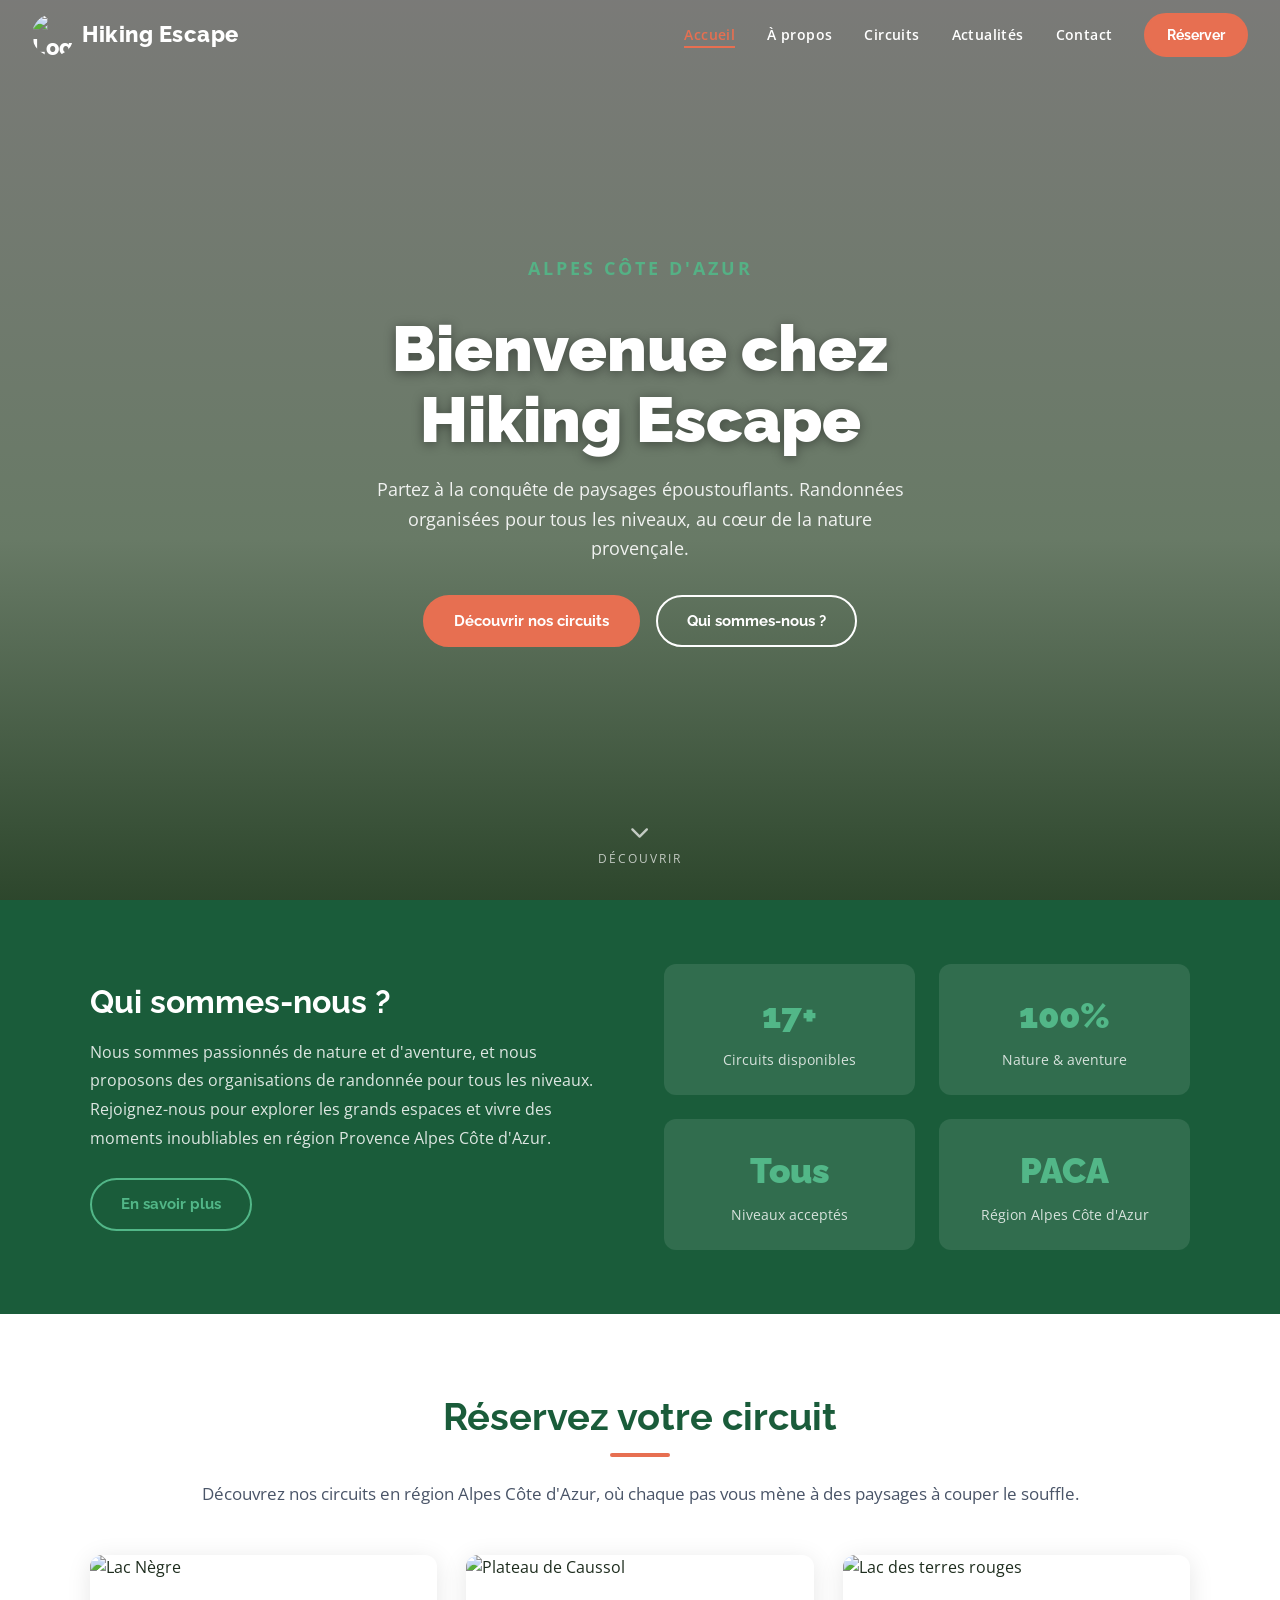
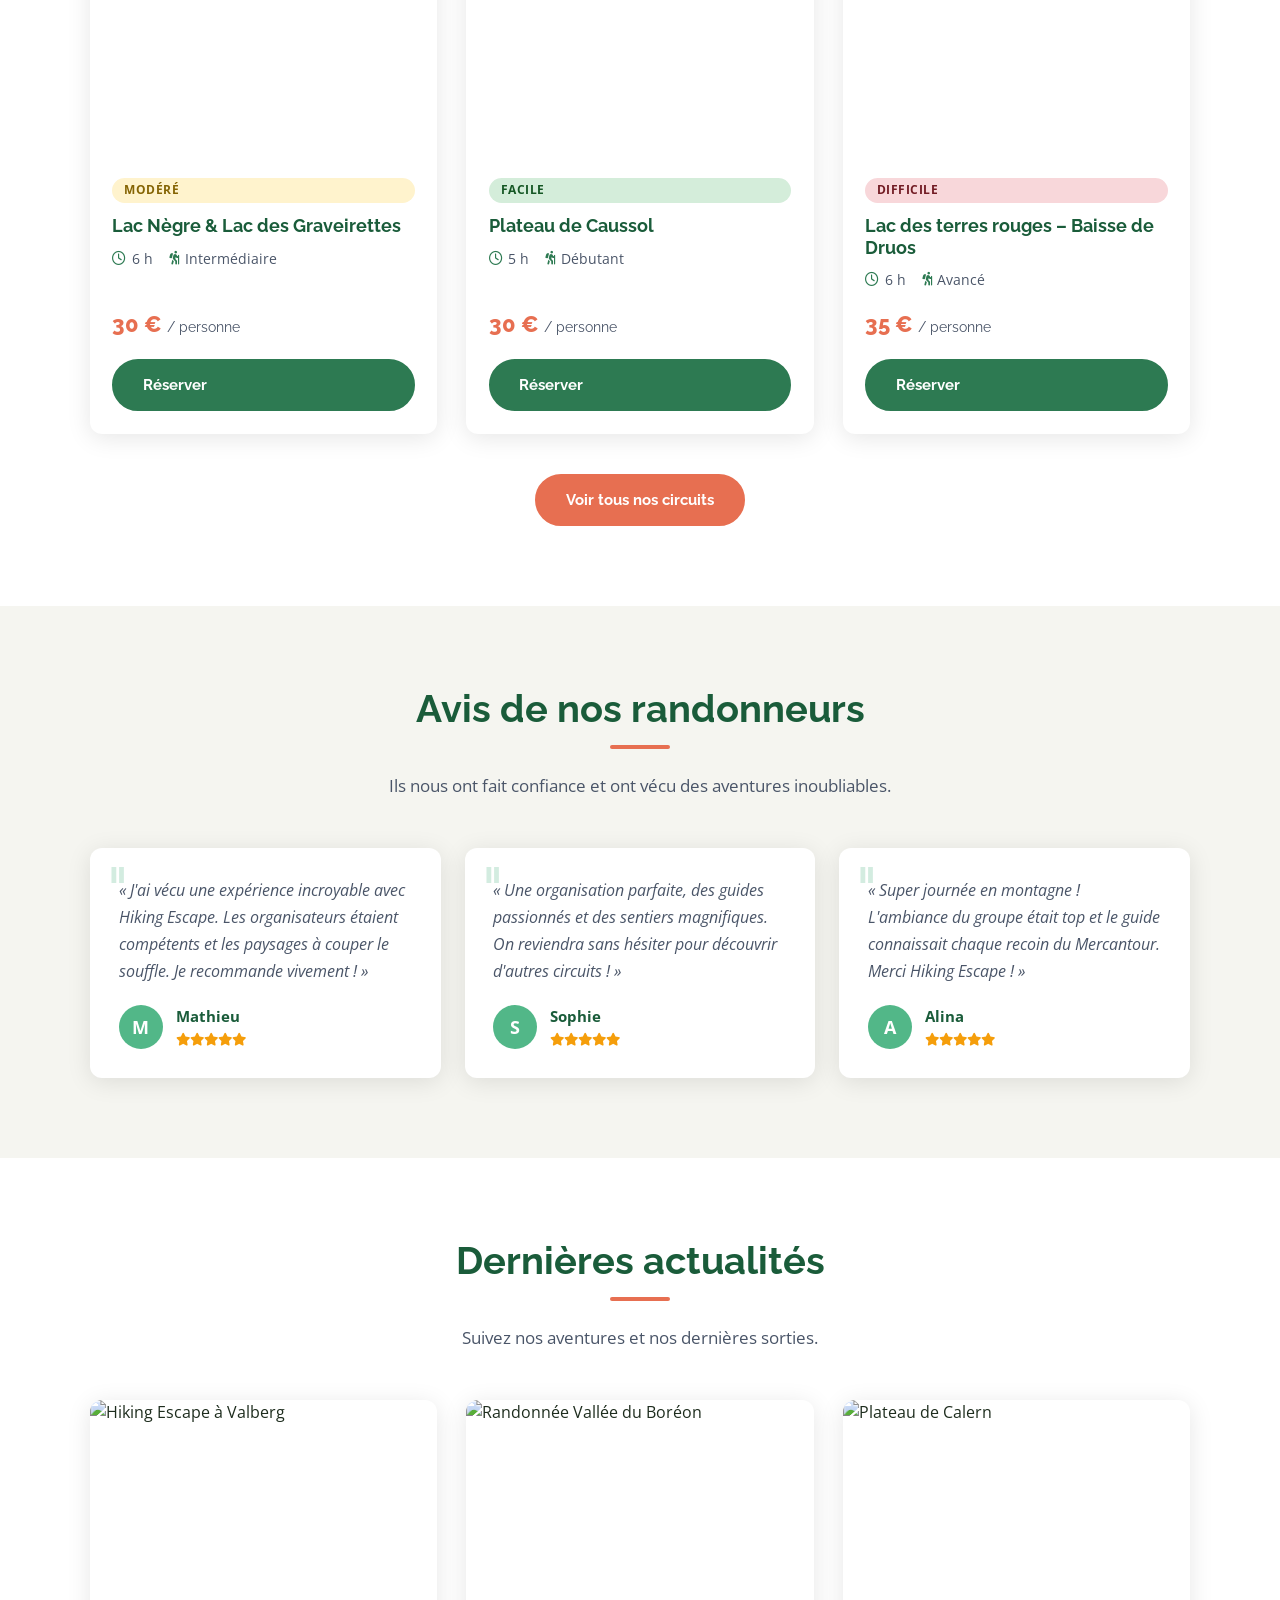
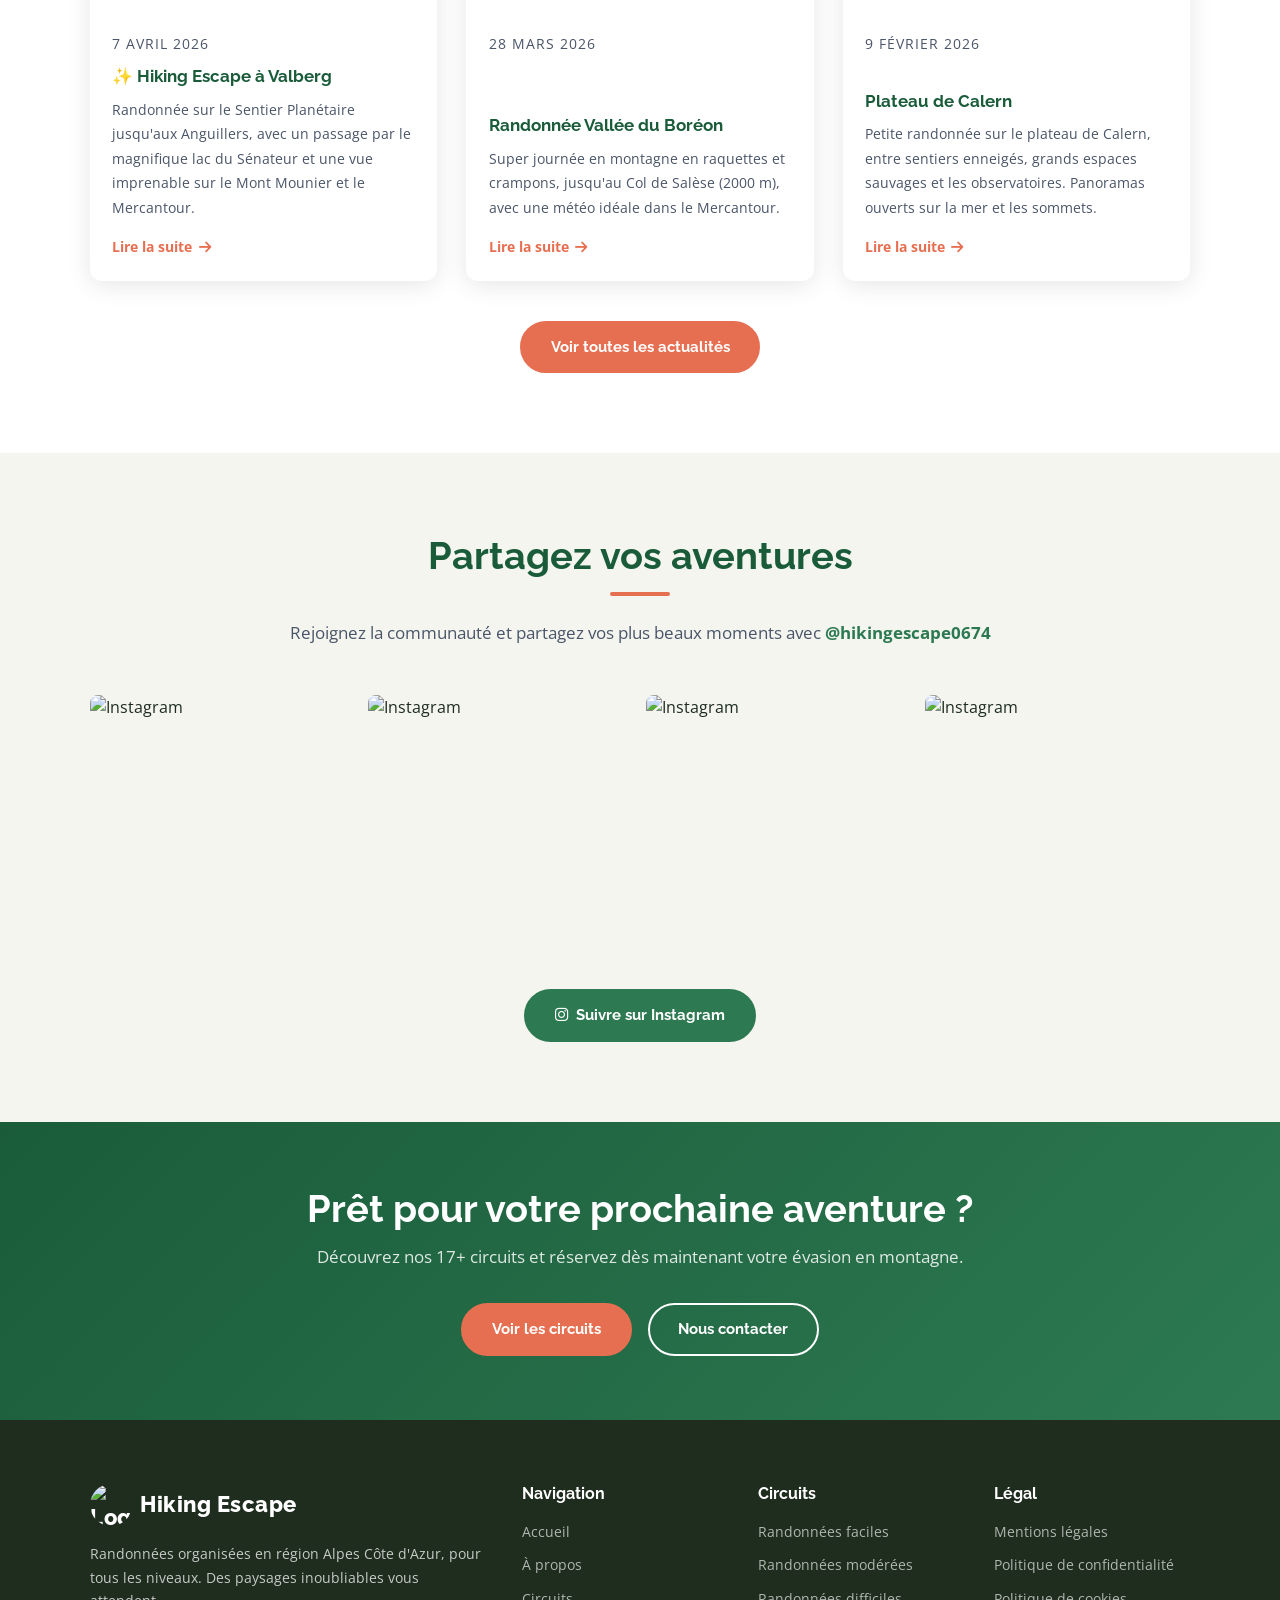
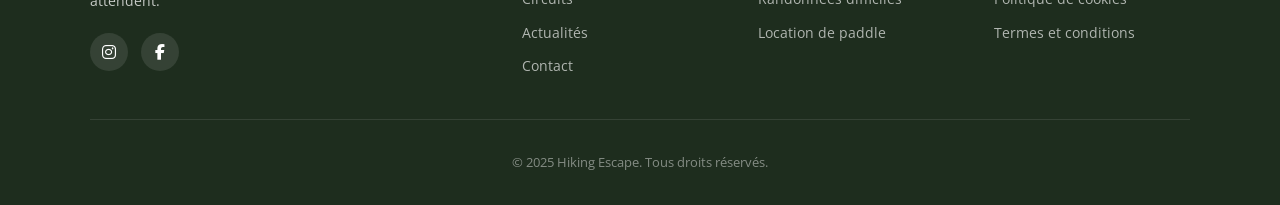
==== index.html @ 854bc90b "Initial commit - site Hiking Escape" ====
﻿<!DOCTYPE html>
<html lang="fr">
<head>
  <meta charset="UTF-8" />
  <meta name="viewport" content="width=device-width, initial-scale=1.0" />
  <title>Hiking Escape – Randonnées Alpes Côte d'Azur</title>
  <meta name="description" content="Hiking Escape organise des randonnées pour tous les niveaux en région Alpes Côte d'Azur. Découvrez des paysages à couper le souffle." />
  <link rel="preconnect" href="https://fonts.googleapis.com" />
  <link rel="preconnect" href="https://fonts.gstatic.com" crossorigin />
  <link href="https://fonts.googleapis.com/css2?family=Raleway:wght@400;600;700;800;900&family=Open+Sans:wght@400;500;600&display=swap" rel="stylesheet" />
  <link rel="stylesheet" href="https://cdnjs.cloudflare.com/ajax/libs/font-awesome/6.5.0/css/all.min.css" />
  <link rel="stylesheet" href="css/style.css" />
</head>
<body>

  <!-- ===================== NAVBAR ===================== -->
  <nav class="navbar" id="navbar">
    <a href="index.html" class="nav-logo">
      <img src="https://static.wixstatic.com/media/495101_555911557bc64e0281a29d8715cefc50~mv2.jpeg" alt="Logo Hiking Escape" />
      Hiking Escape
    </a>
    <ul class="nav-links">
      <li><a href="index.html"      class="nav-link active">Accueil</a></li>
      <li><a href="a-propos.html"   class="nav-link">À propos</a></li>
      <li><a href="circuits.html"   class="nav-link">Circuits</a></li>
      <li><a href="actualites.html" class="nav-link">Actualités</a></li>
      <li><a href="contact.html"    class="nav-link">Contact</a></li>
      <li><a href="circuits.html"   class="btn btn-primary nav-cta">Réserver</a></li>
    </ul>
    <div class="hamburger" id="hamburger">
      <span></span><span></span><span></span>
    </div>
  </nav>

  <div class="mobile-nav" id="mobileNav">
    <a href="index.html"      class="nav-link active">Accueil</a>
    <a href="a-propos.html"   class="nav-link">À propos</a>
    <a href="circuits.html"   class="nav-link">Circuits</a>
    <a href="actualites.html" class="nav-link">Actualités</a>
    <a href="contact.html"    class="nav-link">Contact</a>
    <a href="circuits.html"   class="btn btn-primary" style="margin-top:.5rem;text-align:center;">Réserver</a>
  </div>

  <!-- ===================== HERO ===================== -->
  <section class="hero" style="background-image:url('https://static.wixstatic.com/media/495101_8d3f61cd86a04f29be95e4344a2143c3~mv2.jpeg/v1/fill/w_1920,h_1080,fp_0.50_0.50,q_85,enc_avif,quality_auto/495101_8d3f61cd86a04f29be95e4344a2143c3~mv2.jpeg');">
    <div class="hero-overlay"></div>
    <div class="hero-content">
      <p class="hero-eyebrow">Alpes Côte d'Azur</p>
      <h1>Bienvenue chez<br>Hiking Escape</h1>
      <p>Partez à la conquête de paysages époustouflants. Randonnées organisées pour tous les niveaux, au cœur de la nature provençale.</p>
      <div class="hero-buttons">
        <a href="circuits.html" class="btn btn-primary">Découvrir nos circuits</a>
        <a href="a-propos.html" class="btn btn-outline">Qui sommes-nous ?</a>
      </div>
    </div>
    <div class="hero-scroll">
      <i class="fa-solid fa-chevron-down"></i>
      <span>Découvrir</span>
    </div>
  </section>

  <!-- ===================== ABOUT STRIP ===================== -->
  <div class="about-strip">
    <div class="about-strip-inner">
      <div>
        <h2>Qui sommes-nous ?</h2>
        <p>Nous sommes passionnés de nature et d'aventure, et nous proposons des organisations de randonnée pour tous les niveaux. Rejoignez-nous pour explorer les grands espaces et vivre des moments inoubliables en région Provence Alpes Côte d'Azur.</p>
        <br/>
        <a href="a-propos.html" class="btn btn-outline" style="border-color:var(--green-light);color:var(--green-light);">En savoir plus</a>
      </div>
      <div class="stats-grid">
        <div class="stat-card">
          <div class="stat-number">17+</div>
          <div class="stat-label">Circuits disponibles</div>
        </div>
        <div class="stat-card">
          <div class="stat-number">100%</div>
          <div class="stat-label">Nature & aventure</div>
        </div>
        <div class="stat-card">
          <div class="stat-number">Tous</div>
          <div class="stat-label">Niveaux acceptés</div>
        </div>
        <div class="stat-card">
          <div class="stat-number">PACA</div>
          <div class="stat-label">Région Alpes Côte d'Azur</div>
        </div>
      </div>
    </div>
  </div>

  <!-- ===================== CIRCUITS aperçu ===================== -->
  <section class="circuits-section">
    <div class="container">
      <h2 class="section-title">Réservez votre circuit</h2>
      <div class="section-divider"></div>
      <p class="section-subtitle">Découvrez nos circuits en région Alpes Côte d'Azur, où chaque pas vous mène à des paysages à couper le souffle.</p>
      <div class="circuits-grid">

        <div class="circuit-card">
          <img class="circuit-card-img" src="https://static.wixstatic.com/media/495101_8d3f61cd86a04f29be95e4344a2143c3~mv2.jpeg/v1/fill/w_600,h_400,fp_0.50_0.50,q_85,enc_avif,quality_auto/495101_8d3f61cd86a04f29be95e4344a2143c3~mv2.jpeg" alt="Lac Nègre" loading="lazy" />
          <div class="circuit-body">
            <span class="circuit-badge badge-medium">Modéré</span>
            <h3>Lac Nègre & Lac des Graveirettes</h3>
            <div class="circuit-meta">
              <span><i class="fa-regular fa-clock"></i> 6 h</span>
              <span><i class="fa-solid fa-person-hiking"></i> Intermédiaire</span>
            </div>
            <div class="circuit-price">30 € <span>/ personne</span></div>
            <a href="circuits.html" class="btn btn-green">Réserver</a>
          </div>
        </div>

        <div class="circuit-card">
          <img class="circuit-card-img" src="https://static.wixstatic.com/media/495101_030021464d9749cb96fd32b245657bca~mv2.jpeg/v1/fill/w_600,h_400,fp_0.50_0.50,q_85,enc_avif,quality_auto/495101_030021464d9749cb96fd32b245657bca~mv2.jpeg" alt="Plateau de Caussol" loading="lazy" />
          <div class="circuit-body">
            <span class="circuit-badge badge-easy">Facile</span>
            <h3>Plateau de Caussol</h3>
            <div class="circuit-meta">
              <span><i class="fa-regular fa-clock"></i> 5 h</span>
              <span><i class="fa-solid fa-person-hiking"></i> Débutant</span>
            </div>
            <div class="circuit-price">30 € <span>/ personne</span></div>
            <a href="circuits.html" class="btn btn-green">Réserver</a>
          </div>
        </div>

        <div class="circuit-card">
          <img class="circuit-card-img" src="https://static.wixstatic.com/media/495101_748d737d24454e569f3c154f74122f5d~mv2.jpeg/v1/fill/w_600,h_400,fp_0.50_0.50,q_85,enc_avif,quality_auto/495101_748d737d24454e569f3c154f74122f5d~mv2.jpeg" alt="Lac des terres rouges" loading="lazy" />
          <div class="circuit-body">
            <span class="circuit-badge badge-hard">Difficile</span>
            <h3>Lac des terres rouges – Baisse de Druos</h3>
            <div class="circuit-meta">
              <span><i class="fa-regular fa-clock"></i> 6 h</span>
              <span><i class="fa-solid fa-person-hiking"></i> Avancé</span>
            </div>
            <div class="circuit-price">35 € <span>/ personne</span></div>
            <a href="circuits.html" class="btn btn-green">Réserver</a>
          </div>
        </div>

      </div>
      <div style="text-align:center;margin-top:2.5rem;">
        <a href="circuits.html" class="btn btn-primary">Voir tous nos circuits</a>
      </div>
    </div>
  </section>

  <!-- ===================== TÉMOIGNAGES ===================== -->
  <section class="testimonials-section">
    <div class="container">
      <h2 class="section-title">Avis de nos randonneurs</h2>
      <div class="section-divider"></div>
      <p class="section-subtitle">Ils nous ont fait confiance et ont vécu des aventures inoubliables.</p>
      <div class="testimonials-grid">

        <div class="testimonial-card">
          <p class="testimonial-text">« J'ai vécu une expérience incroyable avec Hiking Escape. Les organisateurs étaient compétents et les paysages à couper le souffle. Je recommande vivement ! »</p>
          <div class="testimonial-author">
            <div class="testimonial-avatar">M</div>
            <div>
              <div class="testimonial-name">Mathieu</div>
              <div class="testimonial-stars">
                <i class="fa-solid fa-star"></i><i class="fa-solid fa-star"></i><i class="fa-solid fa-star"></i><i class="fa-solid fa-star"></i><i class="fa-solid fa-star"></i>
              </div>
            </div>
          </div>
        </div>

        <div class="testimonial-card">
          <p class="testimonial-text">« Une organisation parfaite, des guides passionnés et des sentiers magnifiques. On reviendra sans hésiter pour découvrir d'autres circuits ! »</p>
          <div class="testimonial-author">
            <div class="testimonial-avatar">S</div>
            <div>
              <div class="testimonial-name">Sophie</div>
              <div class="testimonial-stars">
                <i class="fa-solid fa-star"></i><i class="fa-solid fa-star"></i><i class="fa-solid fa-star"></i><i class="fa-solid fa-star"></i><i class="fa-solid fa-star"></i>
              </div>
            </div>
          </div>
        </div>

        <div class="testimonial-card">
          <p class="testimonial-text">« Super journée en montagne ! L'ambiance du groupe était top et le guide connaissait chaque recoin du Mercantour. Merci Hiking Escape ! »</p>
          <div class="testimonial-author">
            <div class="testimonial-avatar">A</div>
            <div>
              <div class="testimonial-name">Alina</div>
              <div class="testimonial-stars">
                <i class="fa-solid fa-star"></i><i class="fa-solid fa-star"></i><i class="fa-solid fa-star"></i><i class="fa-solid fa-star"></i><i class="fa-solid fa-star"></i>
              </div>
            </div>
          </div>
        </div>

      </div>
    </div>
  </section>

  <!-- ===================== ACTUALITÉS ===================== -->
  <section class="news-section">
    <div class="container">
      <h2 class="section-title">Dernières actualités</h2>
      <div class="section-divider"></div>
      <p class="section-subtitle">Suivez nos aventures et nos dernières sorties.</p>
      <div class="news-grid">

        <div class="news-card">
          <img src="https://static.wixstatic.com/media/495101_748d737d24454e569f3c154f74122f5d~mv2.jpeg/v1/fill/w_600,h_400,fp_0.50_0.50,q_85,enc_avif,quality_auto/495101_748d737d24454e569f3c154f74122f5d~mv2.jpeg" alt="Hiking Escape à Valberg" loading="lazy" />
          <div class="news-body">
            <p class="news-date">7 Avril 2026</p>
            <h3>✨ Hiking Escape à Valberg</h3>
            <p>Randonnée sur le Sentier Planétaire jusqu'aux Anguillers, avec un passage par le magnifique lac du Sénateur et une vue imprenable sur le Mont Mounier et le Mercantour.</p>
            <a href="actualites.html" class="news-link">Lire la suite <i class="fa-solid fa-arrow-right"></i></a>
          </div>
        </div>

        <div class="news-card">
          <img src="https://static.wixstatic.com/media/495101_8d3f61cd86a04f29be95e4344a2143c3~mv2.jpeg/v1/fill/w_600,h_400,fp_0.50_0.50,q_85,enc_avif,quality_auto/495101_8d3f61cd86a04f29be95e4344a2143c3~mv2.jpeg" alt="Randonnée Vallée du Boréon" loading="lazy" />
          <div class="news-body">
            <p class="news-date">28 Mars 2026</p>
            <h3>Randonnée Vallée du Boréon</h3>
            <p>Super journée en montagne en raquettes et crampons, jusqu'au Col de Salèse (2000 m), avec une météo idéale dans le Mercantour.</p>
            <a href="actualites.html" class="news-link">Lire la suite <i class="fa-solid fa-arrow-right"></i></a>
          </div>
        </div>

        <div class="news-card">
          <img src="https://static.wixstatic.com/media/495101_030021464d9749cb96fd32b245657bca~mv2.jpeg/v1/fill/w_600,h_400,fp_0.50_0.50,q_85,enc_avif,quality_auto/495101_030021464d9749cb96fd32b245657bca~mv2.jpeg" alt="Plateau de Calern" loading="lazy" />
          <div class="news-body">
            <p class="news-date">9 Février 2026</p>
            <h3>Plateau de Calern</h3>
            <p>Petite randonnée sur le plateau de Calern, entre sentiers enneigés, grands espaces sauvages et les observatoires. Panoramas ouverts sur la mer et les sommets.</p>
            <a href="actualites.html" class="news-link">Lire la suite <i class="fa-solid fa-arrow-right"></i></a>
          </div>
        </div>

      </div>
      <div style="text-align:center;margin-top:2.5rem;">
        <a href="actualites.html" class="btn btn-primary">Voir toutes les actualités</a>
      </div>
    </div>
  </section>

  <!-- ===================== INSTAGRAM ===================== -->
  <section class="instagram-section">
    <div class="container">
      <div class="instagram-header">
        <h2 class="section-title">Partagez vos aventures</h2>
        <div class="section-divider"></div>
        <p class="section-subtitle">Rejoignez la communauté et partagez vos plus beaux moments avec <span class="handle">@hikingescape0674</span></p>
      </div>
      <div class="instagram-grid">
        <a href="https://www.instagram.com/hikingescape0674" target="_blank" rel="noopener" class="insta-item">
          <img src="https://static.wixstatic.com/media/495101_748d737d24454e569f3c154f74122f5d~mv2.jpeg/v1/fill/w_400,h_400,fp_0.50_0.50,q_80,enc_avif,quality_auto/495101_748d737d24454e569f3c154f74122f5d~mv2.jpeg" alt="Instagram" loading="lazy" />
        </a>
        <a href="https://www.instagram.com/hikingescape0674" target="_blank" rel="noopener" class="insta-item">
          <img src="https://static.wixstatic.com/media/495101_8d3f61cd86a04f29be95e4344a2143c3~mv2.jpeg/v1/fill/w_400,h_400,fp_0.50_0.50,q_80,enc_avif,quality_auto/495101_8d3f61cd86a04f29be95e4344a2143c3~mv2.jpeg" alt="Instagram" loading="lazy" />
        </a>
        <a href="https://www.instagram.com/hikingescape0674" target="_blank" rel="noopener" class="insta-item">
          <img src="https://static.wixstatic.com/media/495101_030021464d9749cb96fd32b245657bca~mv2.jpeg/v1/fill/w_400,h_400,fp_0.50_0.50,q_80,enc_avif,quality_auto/495101_030021464d9749cb96fd32b245657bca~mv2.jpeg" alt="Instagram" loading="lazy" />
        </a>
        <a href="https://www.instagram.com/hikingescape0674" target="_blank" rel="noopener" class="insta-item">
          <img src="https://static.wixstatic.com/media/495101_748d737d24454e569f3c154f74122f5d~mv2.jpeg/v1/fill/w_400,h_400,fp_0.50_0.50,q_80,enc_avif,quality_auto/495101_748d737d24454e569f3c154f74122f5d~mv2.jpeg" alt="Instagram" loading="lazy" />
        </a>
      </div>
      <div style="text-align:center;margin-top:1.8rem;">
        <a href="https://www.instagram.com/hikingescape0674" target="_blank" rel="noopener" class="btn btn-green">
          <i class="fa-brands fa-instagram"></i>&nbsp; Suivre sur Instagram
        </a>
      </div>
    </div>
  </section>

  <!-- ===================== CTA ===================== -->
  <section class="cta-band">
    <div class="container">
      <h2>Prêt pour votre prochaine aventure ?</h2>
      <p>Découvrez nos 17+ circuits et réservez dès maintenant votre évasion en montagne.</p>
      <a href="circuits.html" class="btn btn-primary">Voir les circuits</a>
      &nbsp;&nbsp;
      <a href="contact.html" class="btn btn-outline">Nous contacter</a>
    </div>
  </section>

  <!-- ===================== FOOTER ===================== -->
  <footer>
    <div class="footer-inner">
      <div class="footer-brand">
        <div class="nav-logo">
          <img src="https://static.wixstatic.com/media/495101_555911557bc64e0281a29d8715cefc50~mv2.jpeg" alt="Logo" />
          Hiking Escape
        </div>
        <p>Randonnées organisées en région Alpes Côte d'Azur, pour tous les niveaux. Des paysages inoubliables vous attendent.</p>
        <div class="footer-social">
          <a href="https://www.instagram.com/hikingescape0674" target="_blank" rel="noopener" class="social-icon"><i class="fa-brands fa-instagram"></i></a>
          <a href="#" class="social-icon"><i class="fa-brands fa-facebook-f"></i></a>
        </div>
      </div>
      <div>
        <h4>Navigation</h4>
        <ul class="footer-links">
          <li><a href="index.html">Accueil</a></li>
          <li><a href="a-propos.html">À propos</a></li>
          <li><a href="circuits.html">Circuits</a></li>
          <li><a href="actualites.html">Actualités</a></li>
          <li><a href="contact.html">Contact</a></li>
        </ul>
      </div>
      <div>
        <h4>Circuits</h4>
        <ul class="footer-links">
          <li><a href="circuits.html">Randonnées faciles</a></li>
          <li><a href="circuits.html">Randonnées modérées</a></li>
          <li><a href="circuits.html">Randonnées difficiles</a></li>
          <li><a href="circuits.html">Location de paddle</a></li>
        </ul>
      </div>
      <div>
        <h4>Légal</h4>
        <ul class="footer-links">
          <li><a href="mentions-legales.html">Mentions légales</a></li>
          <li><a href="politique-confidentialite.html">Politique de confidentialité</a></li>
          <li><a href="politique-cookies.html">Politique de cookies</a></li>
          <li><a href="termes-conditions.html">Termes et conditions</a></li>
        </ul>
      </div>
    </div>
    <div class="footer-bottom">
      <p>© 2025 Hiking Escape. Tous droits réservés.</p>
    </div>
  </footer>

  <script>
    const navbar = document.getElementById('navbar');
    window.addEventListener('scroll', () => {
      navbar.classList.toggle('scrolled', window.scrollY > 50);
    });
    const hamburger = document.getElementById('hamburger');
    const mobileNav = document.getElementById('mobileNav');
    hamburger.addEventListener('click', () => {
      hamburger.classList.toggle('open');
      mobileNav.classList.toggle('open');
    });
    mobileNav.querySelectorAll('a').forEach(link => {
      link.addEventListener('click', () => {
        hamburger.classList.remove('open');
        mobileNav.classList.remove('open');
      });
    });
  </script>

</body>
</html>
---- css/style.css ----
/* ============================================================
   Hiking Escape – Feuille de style globale
   ============================================================ */

/* ---------- Variables ---------- */
:root {
  --green-dark:   #1a5c3a;
  --green-mid:    #2d7a52;
  --green-light:  #52b788;
  --accent:       #e76f51;
  --accent-dark:  #c1440e;
  --bg-light:     #f5f5f0;
  --bg-white:     #ffffff;
  --text-dark:    #1e2d1e;
  --text-mid:     #4a5568;
  --text-light:   #718096;
  --border:       #e2e8f0;
  --shadow:       0 4px 24px rgba(0,0,0,.10);
  --radius:       12px;
  --transition:   .3s ease;
}

/* ---------- Reset ---------- */
*, *::before, *::after { box-sizing: border-box; margin: 0; padding: 0; }
html { scroll-behavior: smooth; font-size: 16px; }
body {
  font-family: 'Open Sans', sans-serif;
  color: var(--text-dark);
  background: var(--bg-light);
  line-height: 1.6;
}
img { max-width: 100%; display: block; }
a  { color: inherit; text-decoration: none; }
ul { list-style: none; }

/* ---------- Typography ---------- */
h1, h2, h3, h4 {
  font-family: 'Raleway', sans-serif;
  line-height: 1.2;
}
.section-title {
  font-size: clamp(1.6rem, 3vw, 2.4rem);
  color: var(--green-dark);
  text-align: center;
  margin-bottom: .5rem;
}
.section-subtitle {
  text-align: center;
  color: var(--text-mid);
  margin-bottom: 3rem;
  font-size: 1.05rem;
}
.section-divider {
  width: 60px;
  height: 4px;
  background: var(--accent);
  border-radius: 2px;
  margin: .8rem auto 1.5rem;
}

/* ---------- Boutons ---------- */
.btn {
  display: inline-block;
  padding: .75rem 1.8rem;
  border-radius: 50px;
  font-family: 'Raleway', sans-serif;
  font-weight: 700;
  font-size: .95rem;
  cursor: pointer;
  transition: all var(--transition);
  border: 2px solid transparent;
}
.btn-primary {
  background: var(--accent);
  color: #fff;
  border-color: var(--accent);
}
.btn-primary:hover {
  background: var(--accent-dark);
  border-color: var(--accent-dark);
  transform: translateY(-2px);
  box-shadow: 0 6px 20px rgba(231,111,81,.35);
}
.btn-outline {
  background: transparent;
  color: #fff;
  border-color: #fff;
}
.btn-outline:hover {
  background: #fff;
  color: var(--green-dark);
  transform: translateY(-2px);
}
.btn-green {
  background: var(--green-mid);
  color: #fff;
  border-color: var(--green-mid);
}
.btn-green:hover {
  background: var(--green-dark);
  border-color: var(--green-dark);
  transform: translateY(-2px);
}

/* ============================================================
   NAVBAR
   ============================================================ */
.navbar {
  position: fixed;
  top: 0; left: 0; right: 0;
  z-index: 1000;
  padding: 0 2rem;
  height: 70px;
  display: flex;
  align-items: center;
  justify-content: space-between;
  transition: background var(--transition), box-shadow var(--transition);
  background: transparent;
}
.navbar.scrolled {
  background: var(--bg-white);
  box-shadow: 0 2px 12px rgba(0,0,0,.12);
}
.navbar.scrolled .nav-logo,
.navbar.scrolled .nav-link { color: var(--text-dark); }
.navbar.scrolled .nav-logo { color: var(--green-dark); }

.nav-logo {
  font-family: 'Raleway', sans-serif;
  font-size: 1.4rem;
  font-weight: 800;
  color: #fff;
  letter-spacing: .5px;
  display: flex;
  align-items: center;
  gap: .5rem;
}
.nav-logo img {
  width: 42px;
  height: 42px;
  border-radius: 50%;
  object-fit: cover;
}
.nav-links {
  display: flex;
  gap: 2rem;
  align-items: center;
}
.nav-link {
  color: #fff;
  font-weight: 600;
  font-size: .9rem;
  letter-spacing: .4px;
  position: relative;
  transition: color var(--transition);
}
.nav-link::after {
  content: '';
  position: absolute;
  bottom: -4px; left: 0;
  width: 0; height: 2px;
  background: var(--accent);
  transition: width var(--transition);
}
.nav-link:hover::after,
.nav-link.active::after { width: 100%; }
.nav-link.active { color: var(--accent); }
.navbar.scrolled .nav-link.active { color: var(--accent); }

.nav-cta {
  padding: .5rem 1.3rem;
  font-size: .9rem;
}

/* Hamburger */
.hamburger {
  display: none;
  flex-direction: column;
  gap: 5px;
  cursor: pointer;
  padding: 4px;
}
.hamburger span {
  width: 26px;
  height: 2px;
  background: #fff;
  border-radius: 2px;
  transition: all var(--transition);
  display: block;
}
.navbar.scrolled .hamburger span { background: var(--text-dark); }
.hamburger.open span:nth-child(1) { transform: translateY(7px) rotate(45deg); }
.hamburger.open span:nth-child(2) { opacity: 0; }
.hamburger.open span:nth-child(3) { transform: translateY(-7px) rotate(-45deg); }

/* Mobile nav */
.mobile-nav {
  display: none;
  position: fixed;
  top: 70px; left: 0; right: 0;
  background: var(--bg-white);
  padding: 1.5rem 2rem 2rem;
  box-shadow: 0 8px 24px rgba(0,0,0,.15);
  z-index: 999;
  flex-direction: column;
  gap: 1rem;
}
.mobile-nav.open { display: flex; }
.mobile-nav .nav-link {
  color: var(--text-dark);
  font-size: 1.1rem;
  padding: .5rem 0;
  border-bottom: 1px solid var(--border);
}
.mobile-nav .nav-link::after { display: none; }

/* ============================================================
   HERO
   ============================================================ */
.hero {
  min-height: 100vh;
  background-size: cover;
  background-position: center;
  display: flex;
  align-items: center;
  justify-content: center;
  text-align: center;
  position: relative;
}
.hero-overlay {
  position: absolute;
  inset: 0;
  background: linear-gradient(
    to bottom,
    rgba(0,0,0,.5) 0%,
    rgba(10,40,10,.6) 60%,
    rgba(10,40,10,.85) 100%
  );
}
.hero-content {
  position: relative;
  z-index: 1;
  color: #fff;
  padding: 0 1.5rem;
  max-width: 800px;
}
.hero-eyebrow {
  font-size: .85rem;
  letter-spacing: 3px;
  text-transform: uppercase;
  color: var(--green-light);
  font-weight: 700;
  margin-bottom: 1rem;
}
.hero-content h1 {
  font-size: clamp(2.2rem, 5vw, 4rem);
  font-weight: 900;
  line-height: 1.1;
  margin-bottom: 1.2rem;
  text-shadow: 0 2px 12px rgba(0,0,0,.4);
}
.hero-content p {
  font-size: clamp(.95rem, 2vw, 1.15rem);
  opacity: .9;
  max-width: 540px;
  margin: 0 auto 2rem;
}
.hero-buttons {
  display: flex;
  gap: 1rem;
  justify-content: center;
  flex-wrap: wrap;
}
.hero-scroll {
  position: absolute;
  bottom: 2rem; left: 50%;
  transform: translateX(-50%);
  color: #fff;
  font-size: .75rem;
  letter-spacing: 2px;
  text-transform: uppercase;
  display: flex;
  flex-direction: column;
  align-items: center;
  gap: .4rem;
  opacity: .7;
  animation: bounce 2s infinite;
}
.hero-scroll i { font-size: 1.2rem; }
@keyframes bounce {
  0%, 100% { transform: translateX(-50%) translateY(0); }
  50%       { transform: translateX(-50%) translateY(8px); }
}

/* ============================================================
   SECTIONS
   ============================================================ */
section { padding: 5rem 1.5rem; }
.container { max-width: 1100px; margin: 0 auto; }

/* ============================================================
   ABOUT STRIP (homepage)
   ============================================================ */
.about-strip {
  background: var(--green-dark);
  color: #fff;
  padding: 4rem 1.5rem;
}
.about-strip-inner {
  max-width: 1100px;
  margin: 0 auto;
  display: grid;
  grid-template-columns: 1fr 1fr;
  gap: 3rem;
  align-items: center;
}
.about-strip h2 {
  font-size: clamp(1.5rem, 3vw, 2rem);
  margin-bottom: 1rem;
  color: #fff;
}
.about-strip p { opacity: .85; line-height: 1.8; }
.stats-grid {
  display: grid;
  grid-template-columns: 1fr 1fr;
  gap: 1.5rem;
}
.stat-card {
  background: rgba(255,255,255,.1);
  border-radius: var(--radius);
  padding: 1.5rem;
  text-align: center;
}
.stat-number {
  font-family: 'Raleway', sans-serif;
  font-size: 2.2rem;
  font-weight: 900;
  color: var(--green-light);
}
.stat-label { font-size: .85rem; opacity: .8; margin-top: .3rem; }

/* ============================================================
   CIRCUITS GRID (homepage preview + page circuits)
   ============================================================ */
.circuits-section { background: var(--bg-white); }
.circuits-grid {
  display: grid;
  grid-template-columns: repeat(auto-fill, minmax(300px, 1fr));
  gap: 1.8rem;
}
.circuit-card {
  background: var(--bg-white);
  border-radius: var(--radius);
  overflow: hidden;
  box-shadow: var(--shadow);
  transition: transform var(--transition), box-shadow var(--transition);
  display: flex;
  flex-direction: column;
}
.circuit-card:hover {
  transform: translateY(-6px);
  box-shadow: 0 12px 36px rgba(0,0,0,.15);
}
.circuit-card-img {
  width: 100%;
  height: 200px;
  object-fit: cover;
}
.circuit-card-img-placeholder {
  width: 100%;
  height: 200px;
  background: linear-gradient(135deg, var(--green-mid), var(--green-dark));
  display: flex;
  align-items: center;
  justify-content: center;
}
.circuit-card-img-placeholder i {
  font-size: 3.5rem;
  color: rgba(255,255,255,.4);
}
.circuit-body {
  padding: 1.4rem;
  flex: 1;
  display: flex;
  flex-direction: column;
}
.circuit-badge {
  display: inline-block;
  padding: .2rem .75rem;
  border-radius: 50px;
  font-size: .72rem;
  font-weight: 700;
  text-transform: uppercase;
  letter-spacing: .5px;
  margin-bottom: .8rem;
}
.badge-easy   { background: #d4edda; color: #155724; }
.badge-medium { background: #fff3cd; color: #856404; }
.badge-hard   { background: #f8d7da; color: #721c24; }
.badge-sport  { background: #cce5ff; color: #004085; }

.circuit-body h3 {
  font-size: 1.1rem;
  margin-bottom: .7rem;
  color: var(--green-dark);
}
.circuit-meta {
  display: flex;
  gap: 1rem;
  margin-bottom: 1rem;
  color: var(--text-mid);
  font-size: .87rem;
}
.circuit-meta span { display: flex; align-items: center; gap: .35rem; }
.circuit-meta i { color: var(--green-mid); }
.circuit-price {
  font-family: 'Raleway', sans-serif;
  font-size: 1.4rem;
  font-weight: 800;
  color: var(--accent);
  margin-top: auto;
  margin-bottom: 1rem;
}
.circuit-price span { font-size: .85rem; font-weight: 400; color: var(--text-mid); }

/* Filtres circuits */
.filters {
  display: flex;
  gap: .75rem;
  flex-wrap: wrap;
  justify-content: center;
  margin-bottom: 2.5rem;
}
.filter-btn {
  padding: .45rem 1.2rem;
  border-radius: 50px;
  border: 2px solid var(--border);
  background: var(--bg-white);
  color: var(--text-mid);
  font-size: .85rem;
  font-weight: 600;
  cursor: pointer;
  transition: all var(--transition);
}
.filter-btn:hover,
.filter-btn.active {
  border-color: var(--green-mid);
  background: var(--green-mid);
  color: #fff;
}

/* ============================================================
   TÉMOIGNAGES
   ============================================================ */
.testimonials-section {
  background: var(--bg-light);
}
.testimonials-grid {
  display: grid;
  grid-template-columns: repeat(auto-fill, minmax(280px, 1fr));
  gap: 1.5rem;
}
.testimonial-card {
  background: var(--bg-white);
  border-radius: var(--radius);
  padding: 1.8rem;
  box-shadow: var(--shadow);
  position: relative;
}
.testimonial-card::before {
  content: '"';
  font-family: 'Raleway', sans-serif;
  font-size: 5rem;
  color: var(--green-light);
  opacity: .25;
  position: absolute;
  top: .5rem; left: 1rem;
  line-height: 1;
}
.testimonial-text {
  font-style: italic;
  color: var(--text-mid);
  line-height: 1.7;
  margin-bottom: 1.2rem;
  position: relative;
  z-index: 1;
}
.testimonial-author {
  display: flex;
  align-items: center;
  gap: .8rem;
}
.testimonial-avatar {
  width: 44px;
  height: 44px;
  border-radius: 50%;
  background: var(--green-light);
  display: flex;
  align-items: center;
  justify-content: center;
  color: #fff;
  font-weight: 700;
  font-size: 1.1rem;
  flex-shrink: 0;
}
.testimonial-name { font-weight: 700; font-size: .95rem; color: var(--green-dark); }
.testimonial-stars { color: #f59e0b; font-size: .8rem; }

/* ============================================================
   ACTUALITÉS – CARDS
   ============================================================ */
.news-section { background: var(--bg-white); }
.news-grid {
  display: grid;
  grid-template-columns: repeat(auto-fill, minmax(300px, 1fr));
  gap: 1.8rem;
}
.news-card {
  border-radius: var(--radius);
  overflow: hidden;
  box-shadow: var(--shadow);
  background: var(--bg-white);
  transition: transform var(--transition);
  display: flex;
  flex-direction: column;
}
.news-card:hover { transform: translateY(-4px); }
.news-card img {
  width: 100%;
  height: 210px;
  object-fit: cover;
}
.news-body {
  padding: 1.4rem;
  flex: 1;
  display: flex;
  flex-direction: column;
}
.news-date {
  font-size: .78rem;
  color: var(--text-light);
  text-transform: uppercase;
  letter-spacing: 1px;
  margin-bottom: .6rem;
}
.news-body h3 {
  font-size: 1.05rem;
  color: var(--green-dark);
  margin-bottom: .7rem;
}
.news-body p {
  font-size: .9rem;
  color: var(--text-mid);
  line-height: 1.7;
  flex: 1;
}
.news-link {
  display: inline-flex;
  align-items: center;
  gap: .4rem;
  margin-top: 1rem;
  color: var(--accent);
  font-weight: 700;
  font-size: .88rem;
  transition: gap var(--transition);
}
.news-link:hover { gap: .7rem; }

/* ============================================================
   À PROPOS
   ============================================================ */
.about-hero {
  min-height: 50vh;
  background-size: cover;
  background-position: center;
  display: flex;
  align-items: center;
  justify-content: center;
  position: relative;
  text-align: center;
}
.page-hero-overlay {
  position: absolute;
  inset: 0;
  background: linear-gradient(to bottom, rgba(0,0,0,.5), rgba(10,40,10,.75));
}
.page-hero-content {
  position: relative;
  z-index: 1;
  color: #fff;
  padding: 0 1.5rem;
}
.page-hero-content h1 {
  font-size: clamp(2rem, 4vw, 3.2rem);
  font-weight: 900;
  margin-bottom: 1rem;
}
.page-hero-content p {
  font-size: 1.1rem;
  opacity: .85;
  max-width: 550px;
  margin: 0 auto;
}

.about-content {
  background: var(--bg-white);
}
.about-grid {
  display: grid;
  grid-template-columns: 1fr 1fr;
  gap: 4rem;
  align-items: center;
}
.about-image {
  border-radius: var(--radius);
  overflow: hidden;
  box-shadow: var(--shadow);
}
.about-image img {
  width: 100%;
  height: 400px;
  object-fit: cover;
}
.about-text h2 {
  font-size: clamp(1.5rem, 2.5vw, 2rem);
  color: var(--green-dark);
  margin-bottom: 1rem;
}
.about-text p {
  color: var(--text-mid);
  line-height: 1.8;
  margin-bottom: 1rem;
}
.about-values {
  display: grid;
  grid-template-columns: 1fr 1fr;
  gap: 1.2rem;
  margin-top: 2rem;
}
.value-item {
  display: flex;
  gap: .8rem;
  align-items: flex-start;
}
.value-icon {
  width: 40px;
  height: 40px;
  border-radius: 10px;
  background: #e8f5ee;
  display: flex;
  align-items: center;
  justify-content: center;
  flex-shrink: 0;
}
.value-icon i { color: var(--green-mid); font-size: 1.1rem; }
.value-text h4 { font-size: .95rem; color: var(--green-dark); margin-bottom: .2rem; }
.value-text p { font-size: .85rem; color: var(--text-mid); }

/* Équipe */
.team-section { background: var(--bg-light); }
.team-grid {
  display: grid;
  grid-template-columns: repeat(auto-fill, minmax(240px, 1fr));
  gap: 2rem;
}
.team-card {
  background: var(--bg-white);
  border-radius: var(--radius);
  padding: 2rem 1.5rem;
  text-align: center;
  box-shadow: var(--shadow);
}
.team-avatar {
  width: 90px;
  height: 90px;
  border-radius: 50%;
  background: linear-gradient(135deg, var(--green-mid), var(--green-dark));
  display: flex;
  align-items: center;
  justify-content: center;
  margin: 0 auto 1rem;
  font-size: 2.5rem;
  color: #fff;
}
.team-card h3 { color: var(--green-dark); font-size: 1.1rem; margin-bottom: .3rem; }
.team-card p  { color: var(--text-mid); font-size: .88rem; }

/* ============================================================
   CONTACT
   ============================================================ */
.contact-section { background: var(--bg-white); }
.contact-grid {
  display: grid;
  grid-template-columns: 1fr 1.5fr;
  gap: 3rem;
  align-items: start;
}
.contact-info h2 {
  font-size: 1.8rem;
  color: var(--green-dark);
  margin-bottom: 1rem;
}
.contact-info p {
  color: var(--text-mid);
  line-height: 1.8;
  margin-bottom: 2rem;
}
.contact-items { display: flex; flex-direction: column; gap: 1.2rem; }
.contact-item {
  display: flex;
  gap: 1rem;
  align-items: flex-start;
}
.contact-icon {
  width: 46px; height: 46px;
  border-radius: 12px;
  background: #e8f5ee;
  display: flex;
  align-items: center;
  justify-content: center;
  flex-shrink: 0;
}
.contact-icon i { color: var(--green-mid); font-size: 1.1rem; }
.contact-item-text h4 { font-size: .95rem; font-weight: 700; color: var(--green-dark); }
.contact-item-text p, .contact-item-text a {
  font-size: .9rem;
  color: var(--text-mid);
}
.contact-item-text a:hover { color: var(--green-mid); }

/* Formulaire */
.contact-form {
  background: var(--bg-light);
  border-radius: var(--radius);
  padding: 2.5rem;
  box-shadow: var(--shadow);
}
.form-row {
  display: grid;
  grid-template-columns: 1fr 1fr;
  gap: 1rem;
}
.form-group {
  display: flex;
  flex-direction: column;
  gap: .4rem;
  margin-bottom: 1.2rem;
}
.form-group label {
  font-weight: 600;
  font-size: .88rem;
  color: var(--text-dark);
}
.form-group input,
.form-group textarea,
.form-group select {
  padding: .75rem 1rem;
  border: 1.5px solid var(--border);
  border-radius: 8px;
  font-family: 'Open Sans', sans-serif;
  font-size: .9rem;
  background: var(--bg-white);
  transition: border-color var(--transition);
  outline: none;
}
.form-group input:focus,
.form-group textarea:focus,
.form-group select:focus { border-color: var(--green-mid); }
.form-group textarea { resize: vertical; min-height: 130px; }
.form-submit { width: 100%; padding: .9rem; font-size: 1rem; }

/* ============================================================
   INSTAGRAM GRID
   ============================================================ */
.instagram-section {
  background: var(--bg-light);
}
.instagram-header {
  text-align: center;
  margin-bottom: 2rem;
}
.instagram-header .handle {
  color: var(--green-mid);
  font-weight: 700;
}
.instagram-grid {
  display: grid;
  grid-template-columns: repeat(4, 1fr);
  gap: .8rem;
}
.insta-item {
  aspect-ratio: 1;
  overflow: hidden;
  border-radius: 8px;
}
.insta-item img {
  width: 100%;
  height: 100%;
  object-fit: cover;
  transition: transform var(--transition);
}
.insta-item:hover img { transform: scale(1.05); }

/* ============================================================
   PAGE HERO (page interne)
   ============================================================ */
.page-hero {
  padding-top: 70px;
  min-height: 45vh;
  display: flex;
  align-items: center;
  justify-content: center;
  text-align: center;
  background-size: cover;
  background-position: center;
  position: relative;
}

/* ============================================================
   CTA BAND
   ============================================================ */
.cta-band {
  background: linear-gradient(135deg, var(--green-dark), var(--green-mid));
  color: #fff;
  text-align: center;
  padding: 4rem 1.5rem;
}
.cta-band h2 {
  font-size: clamp(1.6rem, 3vw, 2.4rem);
  margin-bottom: .8rem;
}
.cta-band p {
  opacity: .85;
  margin-bottom: 2rem;
  font-size: 1.05rem;
}

/* ============================================================
   FOOTER
   ============================================================ */
footer {
  background: var(--text-dark);
  color: rgba(255,255,255,.75);
  padding: 4rem 1.5rem 2rem;
}
.footer-inner {
  max-width: 1100px;
  margin: 0 auto;
  display: grid;
  grid-template-columns: 2fr 1fr 1fr 1fr;
  gap: 2.5rem;
  margin-bottom: 2.5rem;
}
.footer-brand .nav-logo {
  margin-bottom: 1rem;
  color: #fff;
}
.footer-brand p { font-size: .88rem; line-height: 1.7; }
.footer-social {
  display: flex;
  gap: .8rem;
  margin-top: 1.2rem;
}
.social-icon {
  width: 38px; height: 38px;
  border-radius: 50%;
  background: rgba(255,255,255,.1);
  display: flex;
  align-items: center;
  justify-content: center;
  color: #fff;
  font-size: 1rem;
  transition: background var(--transition);
}
.social-icon:hover { background: var(--accent); }

footer h4 {
  font-family: 'Raleway', sans-serif;
  color: #fff;
  font-size: 1rem;
  margin-bottom: 1rem;
}
.footer-links { display: flex; flex-direction: column; gap: .5rem; }
.footer-links a {
  font-size: .88rem;
  color: rgba(255,255,255,.65);
  transition: color var(--transition);
}
.footer-links a:hover { color: var(--green-light); }

.footer-bottom {
  max-width: 1100px;
  margin: 0 auto;
  padding-top: 2rem;
  border-top: 1px solid rgba(255,255,255,.1);
  text-align: center;
  font-size: .82rem;
  color: rgba(255,255,255,.45);
}

/* ============================================================
   RESPONSIVE
   ============================================================ */
@media (max-width: 900px) {
  .about-strip-inner { grid-template-columns: 1fr; gap: 2rem; }
  .about-grid { grid-template-columns: 1fr; }
  .contact-grid { grid-template-columns: 1fr; }
  .footer-inner { grid-template-columns: 1fr 1fr; }
  .instagram-grid { grid-template-columns: repeat(3, 1fr); }
}

@media (max-width: 700px) {
  .nav-links { display: none; }
  .hamburger { display: flex; }
  .circuits-grid { grid-template-columns: 1fr; }
  .news-grid { grid-template-columns: 1fr; }
  .form-row { grid-template-columns: 1fr; }
  .about-values { grid-template-columns: 1fr; }
  .footer-inner { grid-template-columns: 1fr; }
  .instagram-grid { grid-template-columns: repeat(2, 1fr); }
  .stats-grid { grid-template-columns: 1fr 1fr; }
}
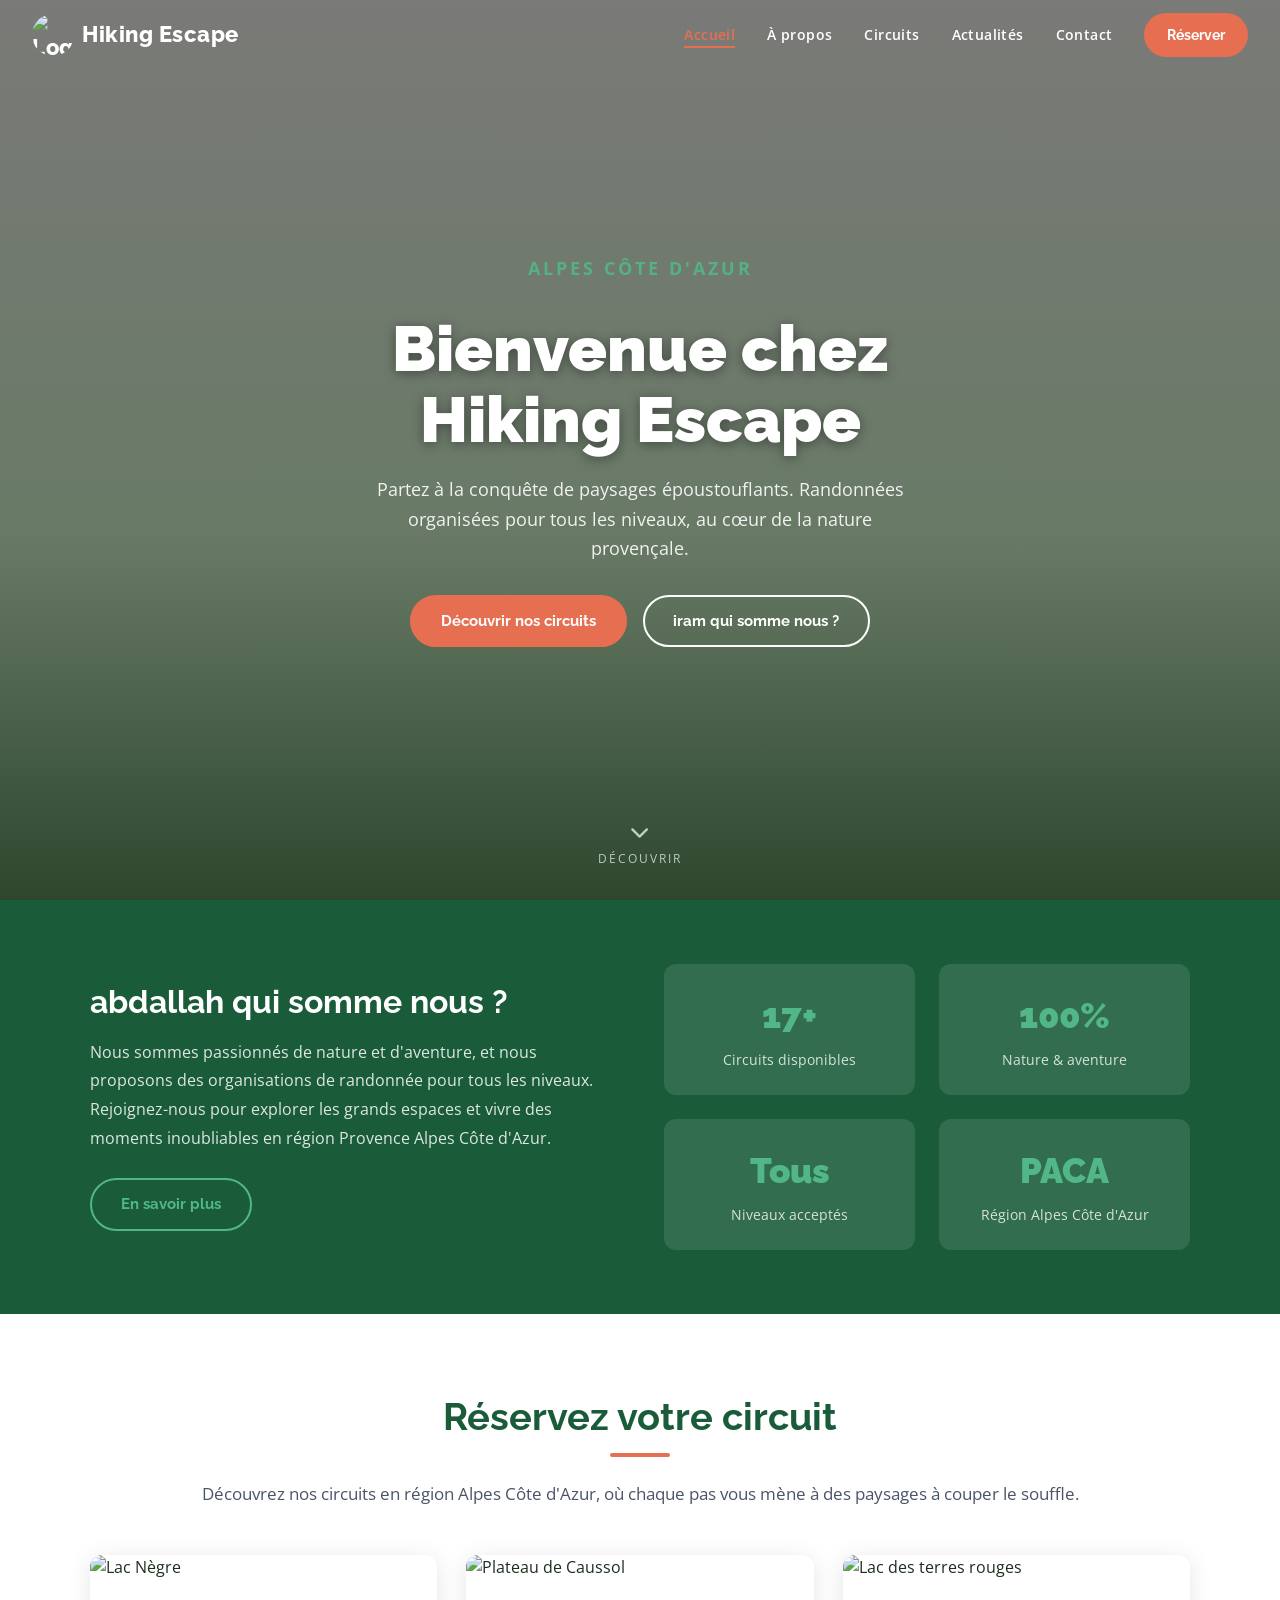
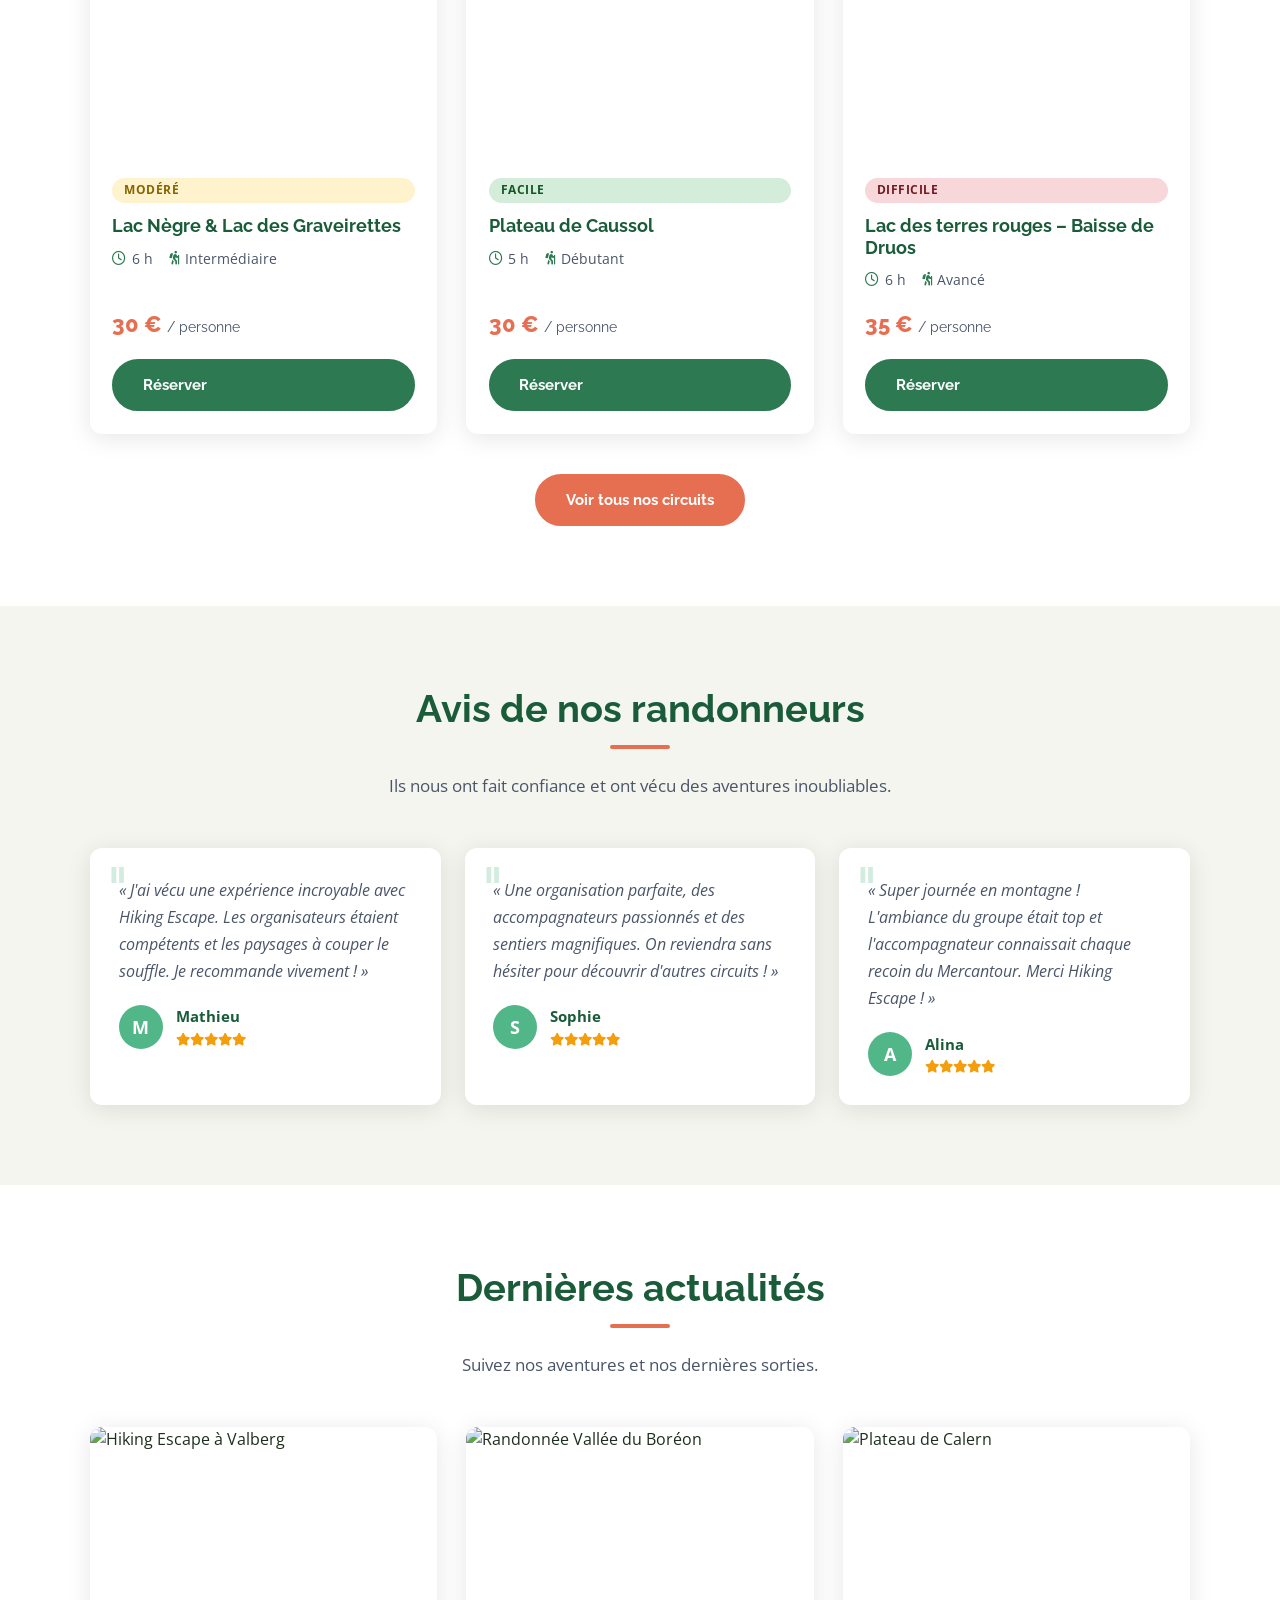
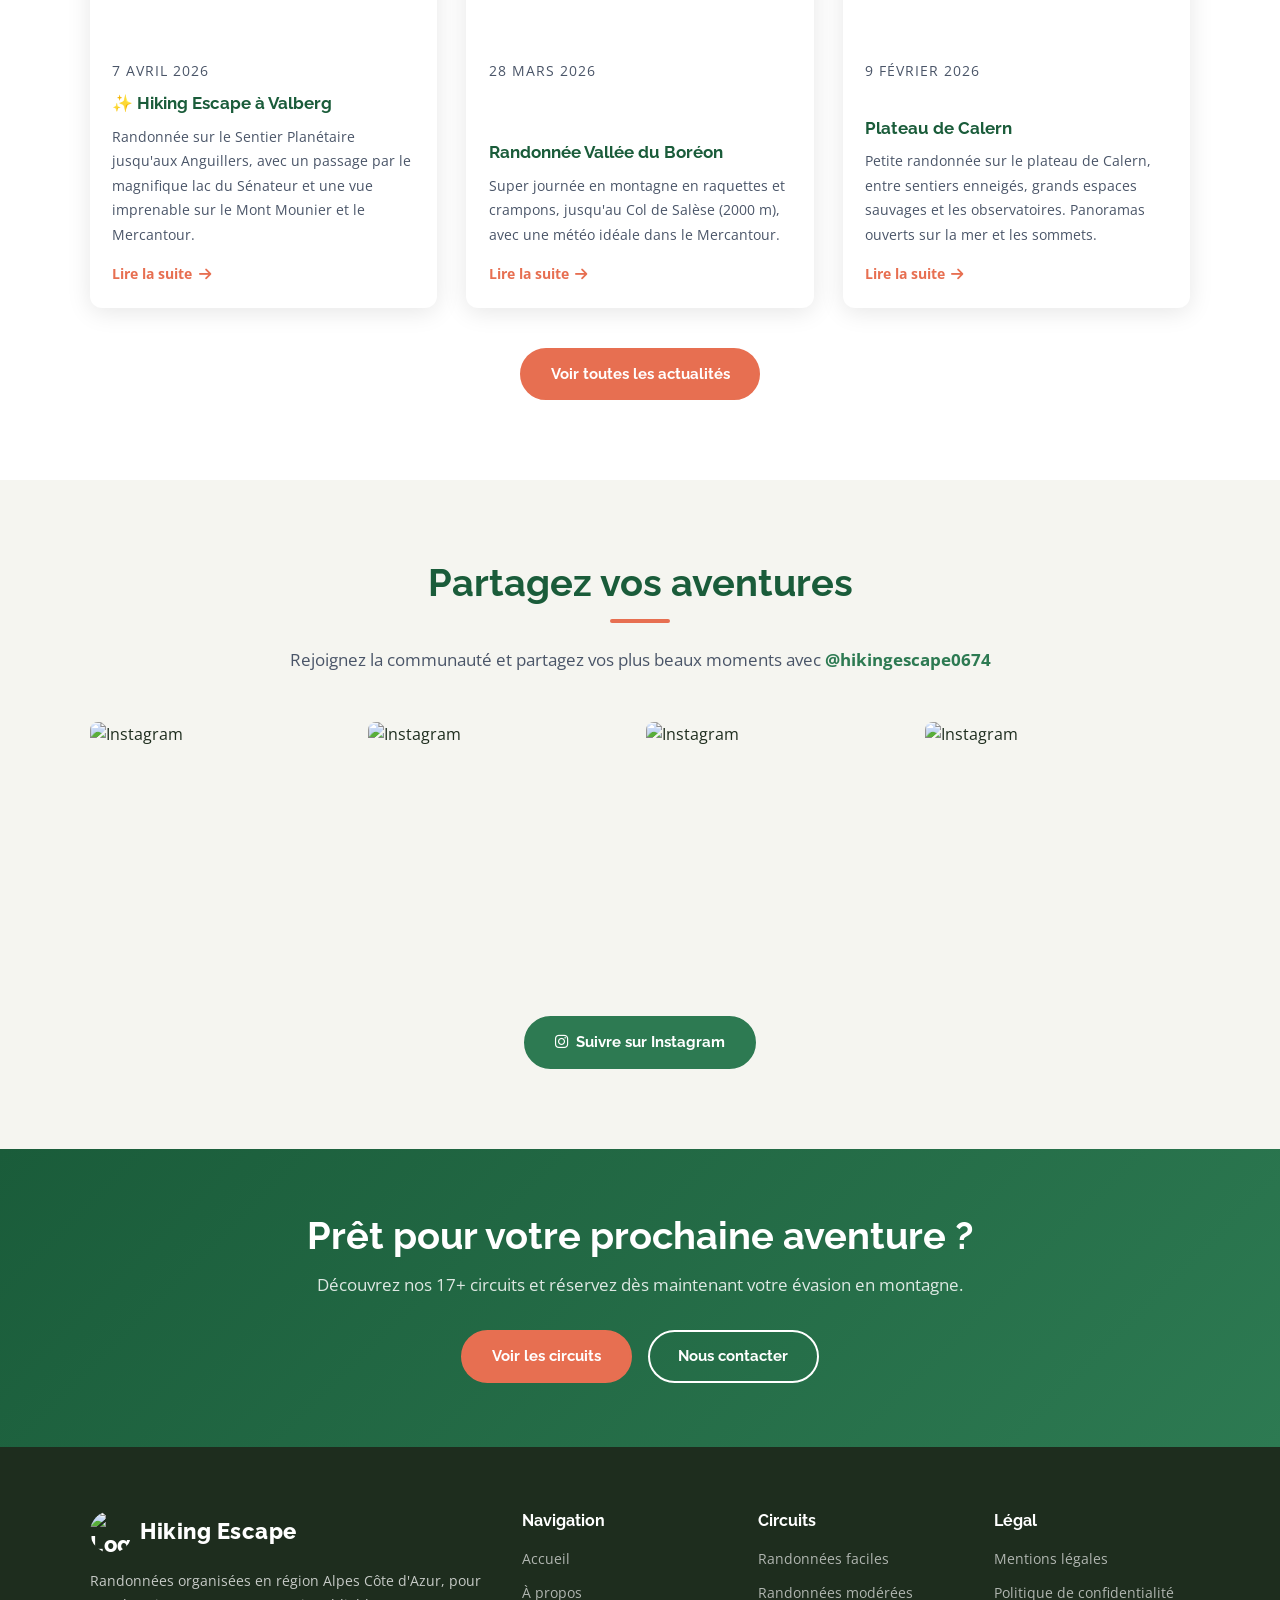
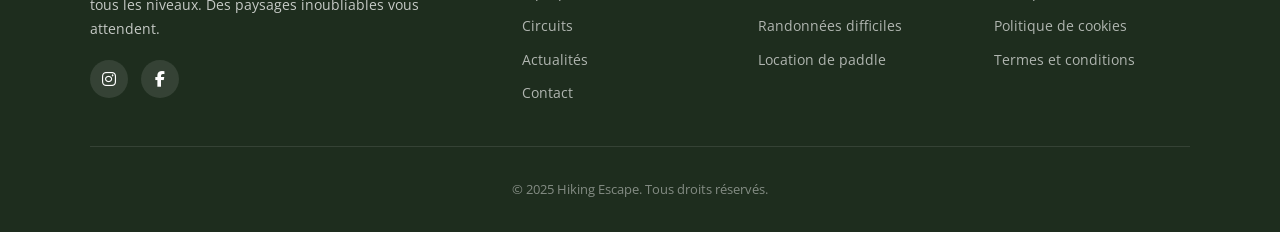
==== commit dcc53db5: "update" ====
--- a/index.html
+++ b/index.html
@@ -50,7 +50,7 @@
       <p>Partez à la conquête de paysages époustouflants. Randonnées organisées pour tous les niveaux, au cœur de la nature provençale.</p>
       <div class="hero-buttons">
         <a href="circuits.html" class="btn btn-primary">Découvrir nos circuits</a>
-        <a href="a-propos.html" class="btn btn-outline">Qui sommes-nous ?</a>
+        <a href="a-propos.html" class="btn btn-outline">iram qui somme nous  ?</a>
       </div>
     </div>
     <div class="hero-scroll">
@@ -63,7 +63,7 @@
   <div class="about-strip">
     <div class="about-strip-inner">
       <div>
-        <h2>Qui sommes-nous ?</h2>
+        <h2>abdallah qui somme nous ?</h2>
         <p>Nous sommes passionnés de nature et d'aventure, et nous proposons des organisations de randonnée pour tous les niveaux. Rejoignez-nous pour explorer les grands espaces et vivre des moments inoubliables en région Provence Alpes Côte d'Azur.</p>
         <br/>
         <a href="a-propos.html" class="btn btn-outline" style="border-color:var(--green-light);color:var(--green-light);">En savoir plus</a>
@@ -168,7 +168,7 @@
         </div>
 
         <div class="testimonial-card">
-          <p class="testimonial-text">« Une organisation parfaite, des guides passionnés et des sentiers magnifiques. On reviendra sans hésiter pour découvrir d'autres circuits ! »</p>
+          <p class="testimonial-text">« Une organisation parfaite, des accompagnateurs passionnés et des sentiers magnifiques. On reviendra sans hésiter pour découvrir d'autres circuits ! »</p>
           <div class="testimonial-author">
             <div class="testimonial-avatar">S</div>
             <div>
@@ -181,7 +181,7 @@
         </div>
 
         <div class="testimonial-card">
-          <p class="testimonial-text">« Super journée en montagne ! L'ambiance du groupe était top et le guide connaissait chaque recoin du Mercantour. Merci Hiking Escape ! »</p>
+          <p class="testimonial-text">« Super journée en montagne ! L'ambiance du groupe était top et l'accompagnateur connaissait chaque recoin du Mercantour. Merci Hiking Escape ! »</p>
           <div class="testimonial-author">
             <div class="testimonial-avatar">A</div>
             <div>
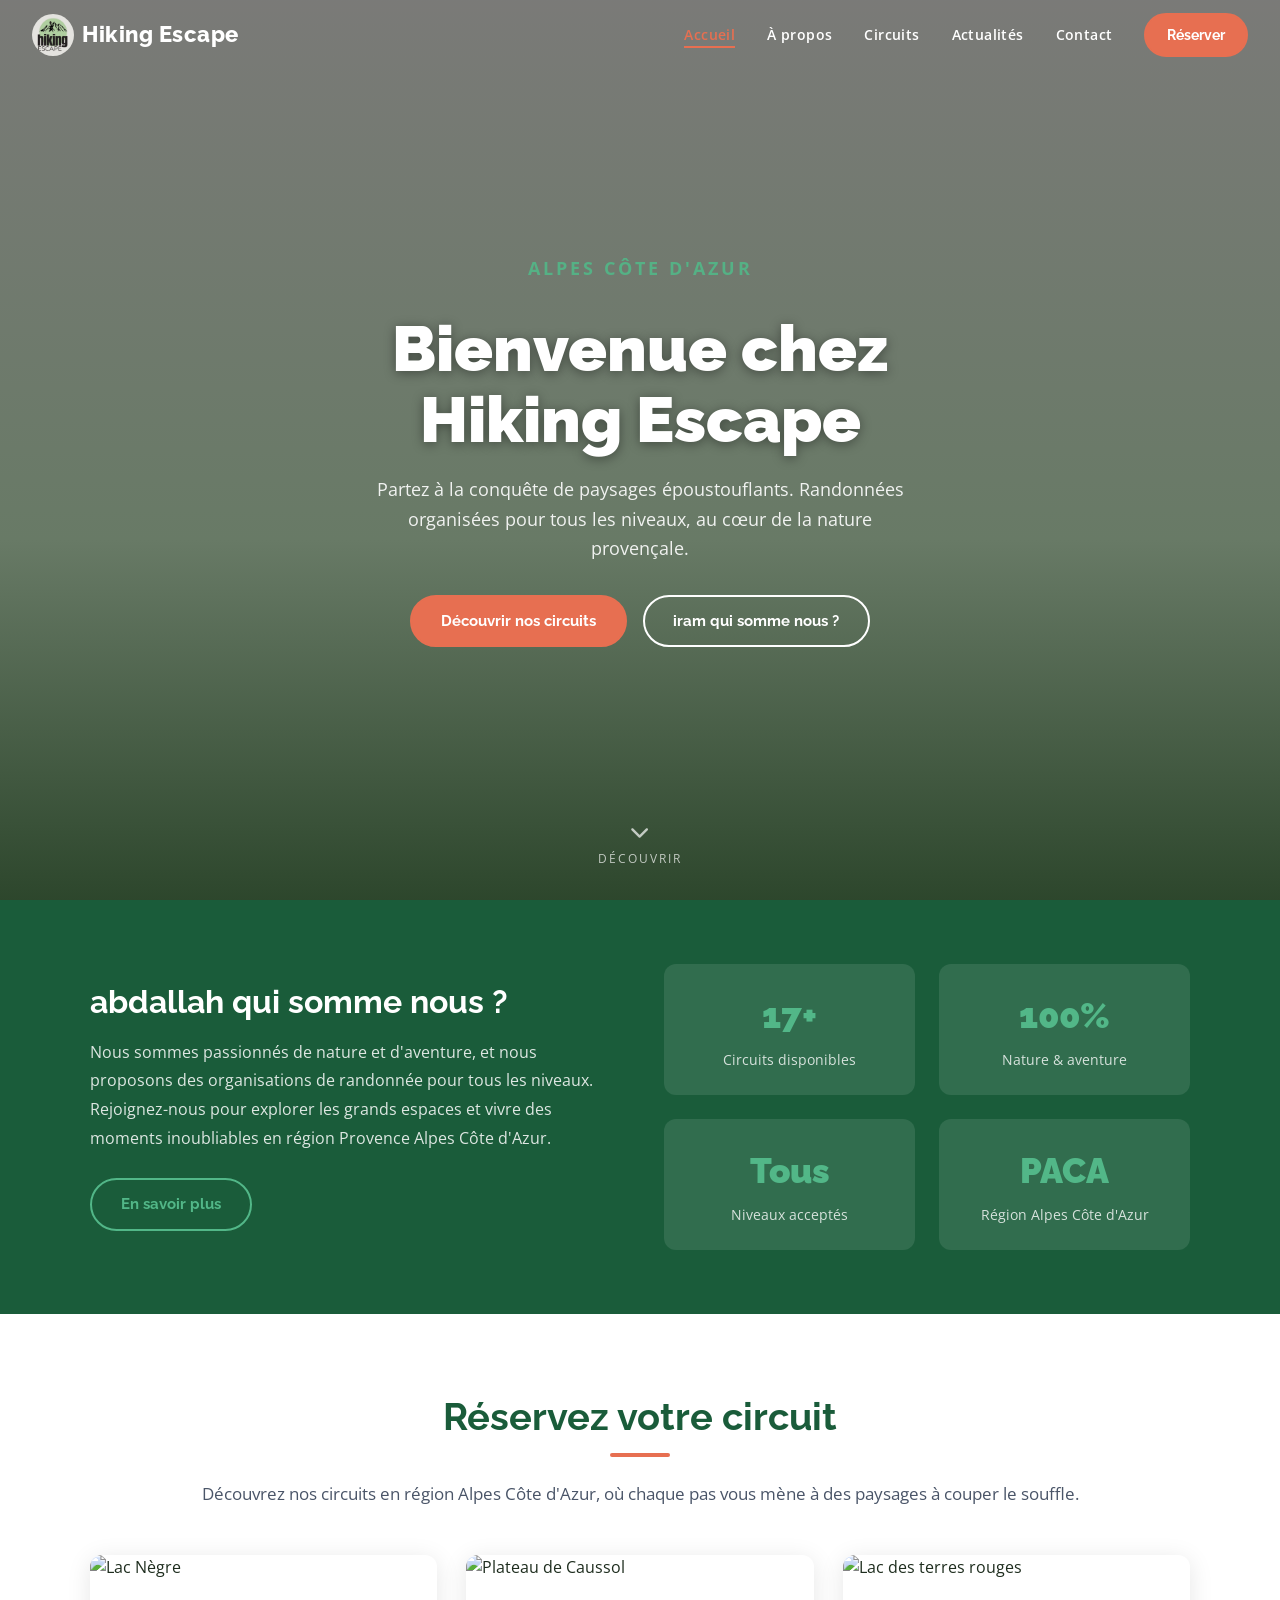
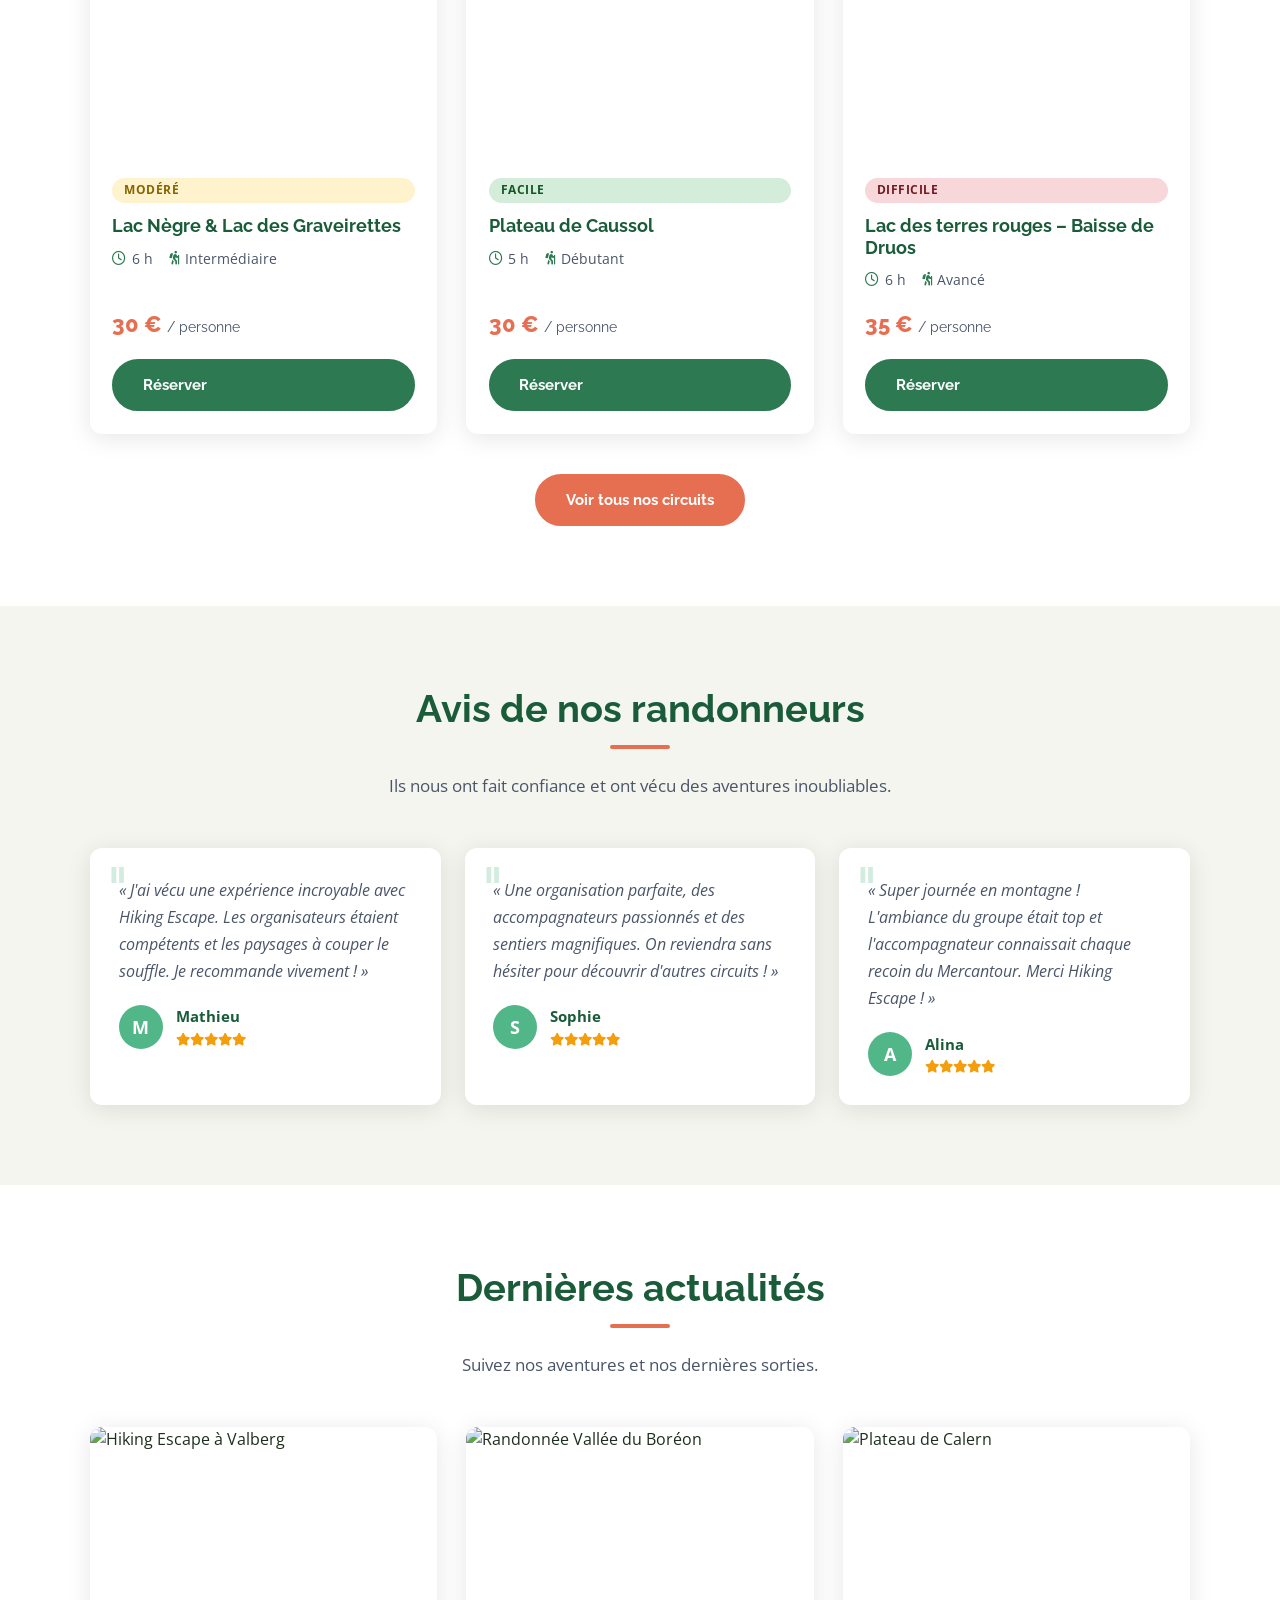
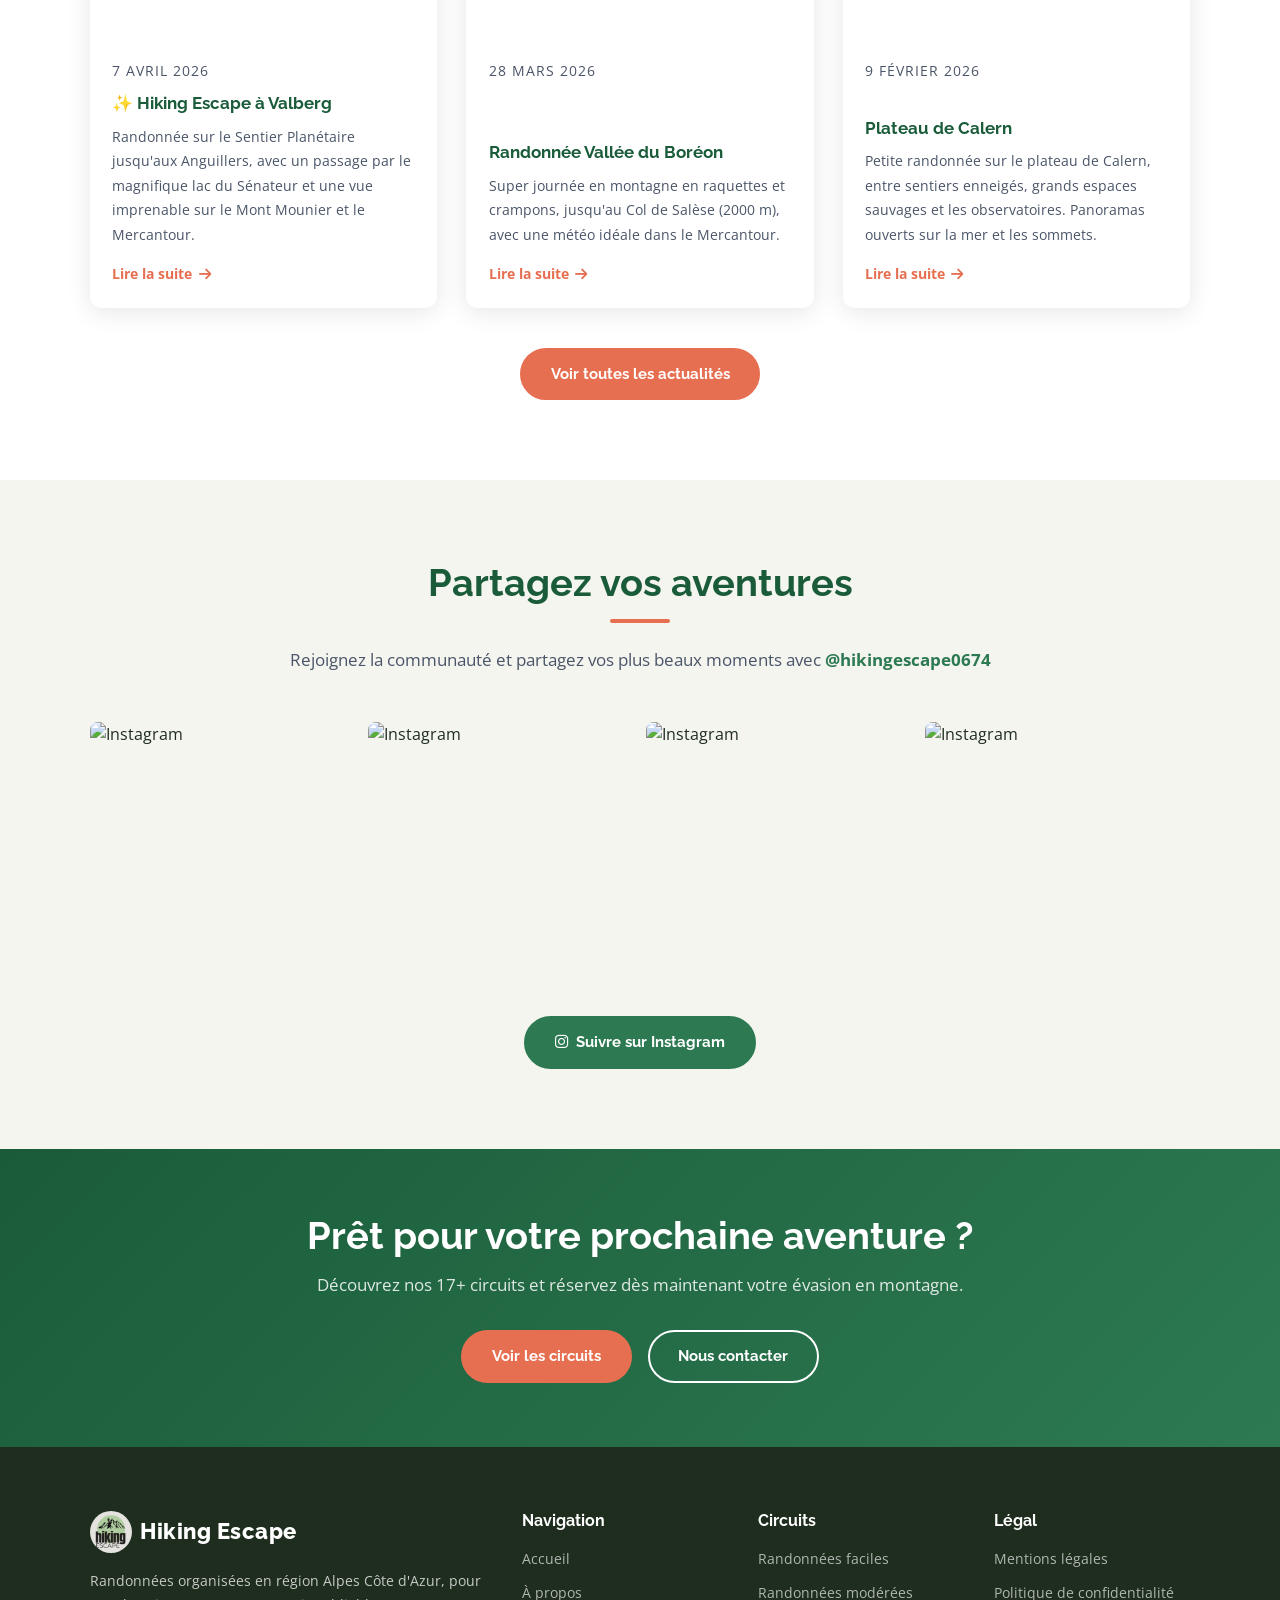
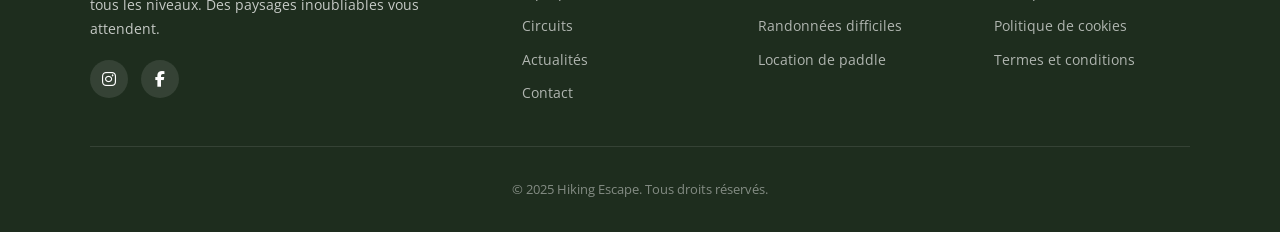
==== commit 390ae7bd: "upd" ====
--- a/index.html
+++ b/index.html
@@ -16,7 +16,7 @@
   <!-- ===================== NAVBAR ===================== -->
   <nav class="navbar" id="navbar">
     <a href="index.html" class="nav-logo">
-      <img src="https://static.wixstatic.com/media/495101_555911557bc64e0281a29d8715cefc50~mv2.jpeg" alt="Logo Hiking Escape" />
+      <img src="logo.jpeg" alt="Logo Hiking Escape" />
       Hiking Escape
     </a>
     <ul class="nav-links">
@@ -288,7 +288,7 @@
     <div class="footer-inner">
       <div class="footer-brand">
         <div class="nav-logo">
-          <img src="https://static.wixstatic.com/media/495101_555911557bc64e0281a29d8715cefc50~mv2.jpeg" alt="Logo" />
+          <img src="logo.jpeg" alt="Logo" />
           Hiking Escape
         </div>
         <p>Randonnées organisées en région Alpes Côte d'Azur, pour tous les niveaux. Des paysages inoubliables vous attendent.</p>
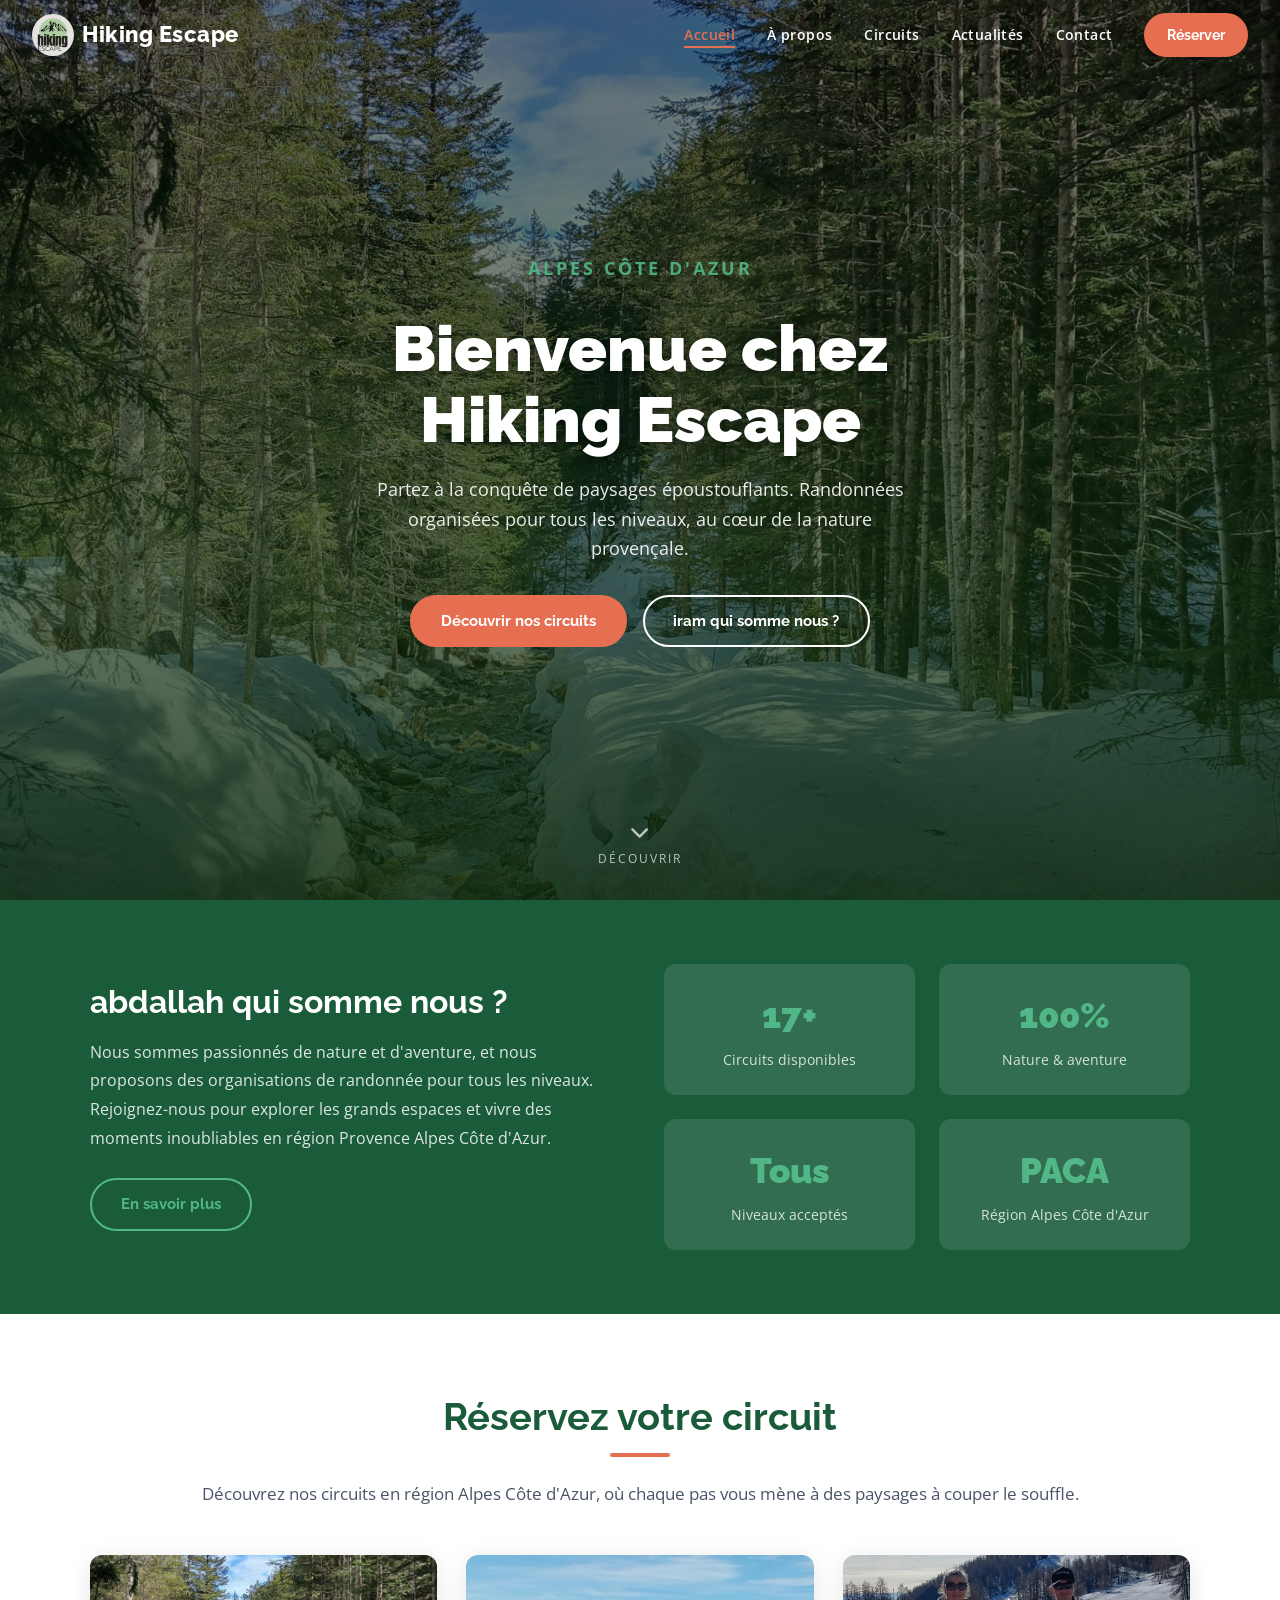
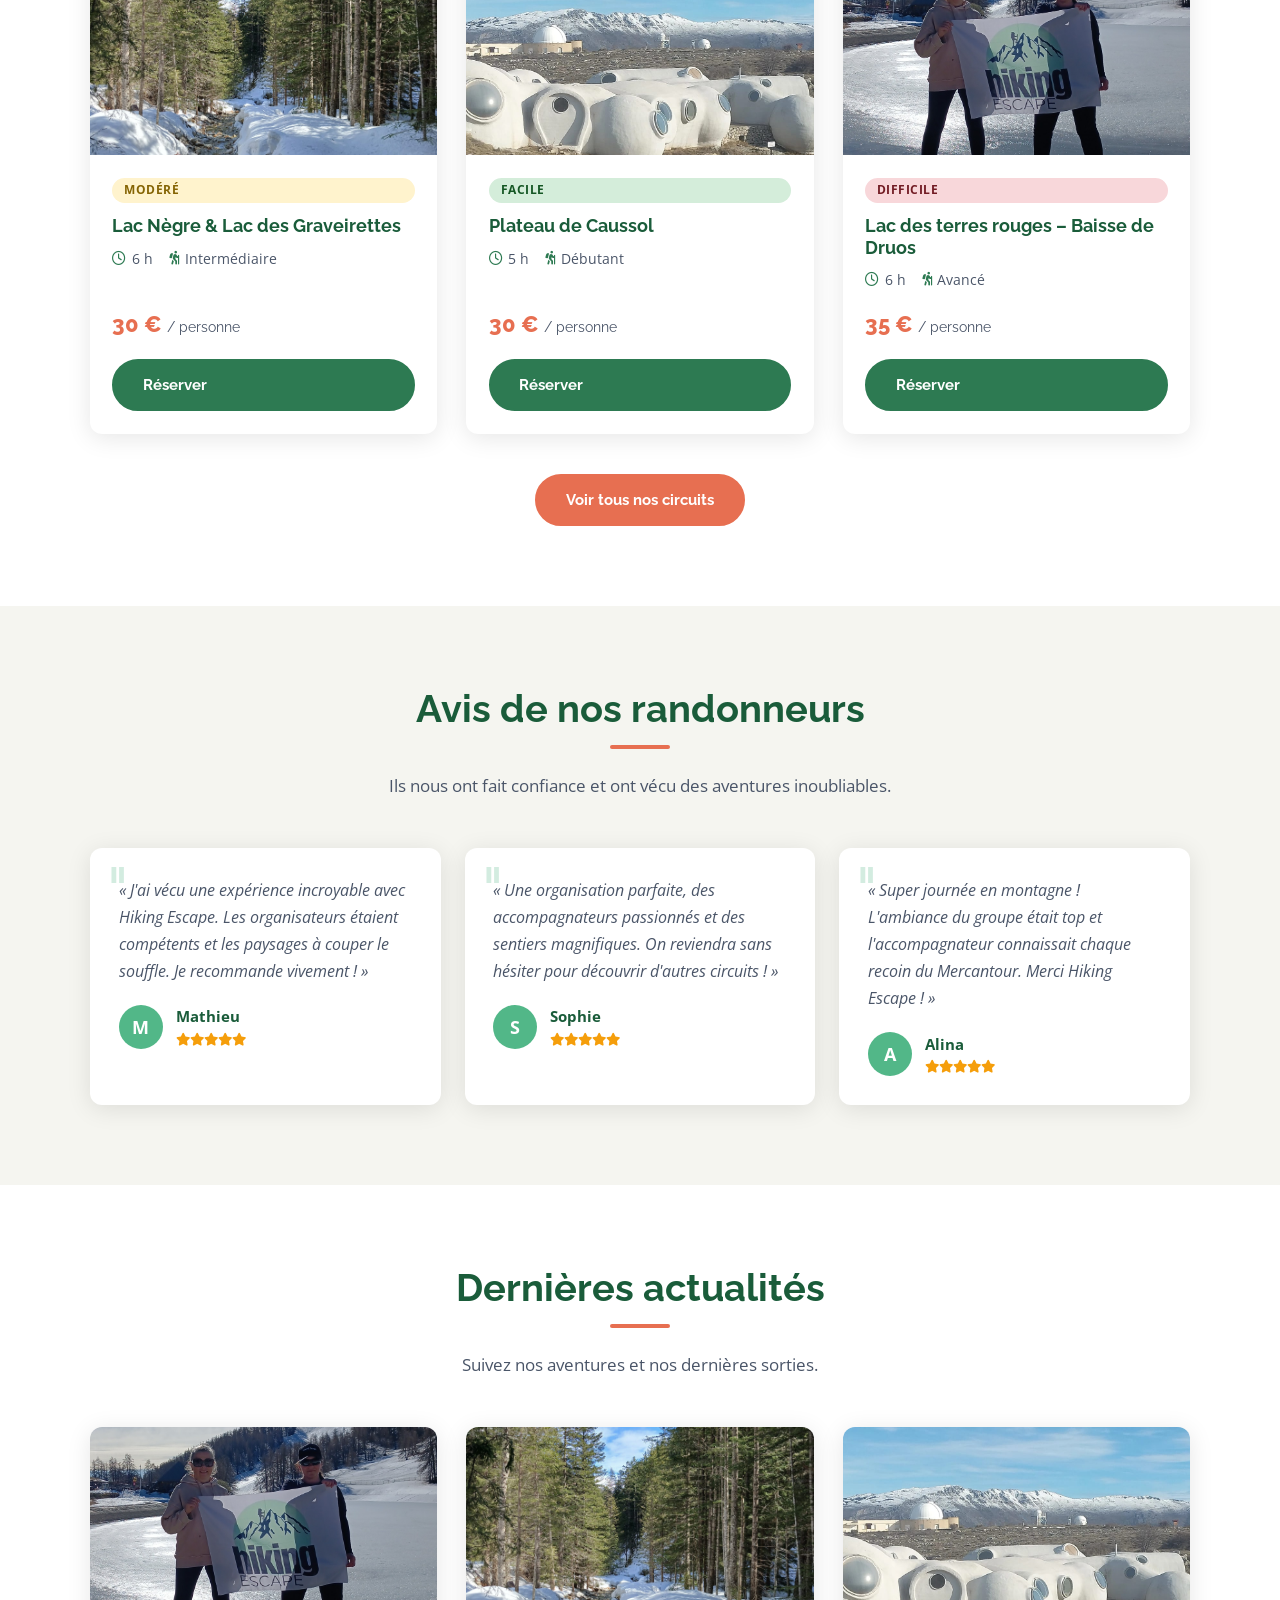
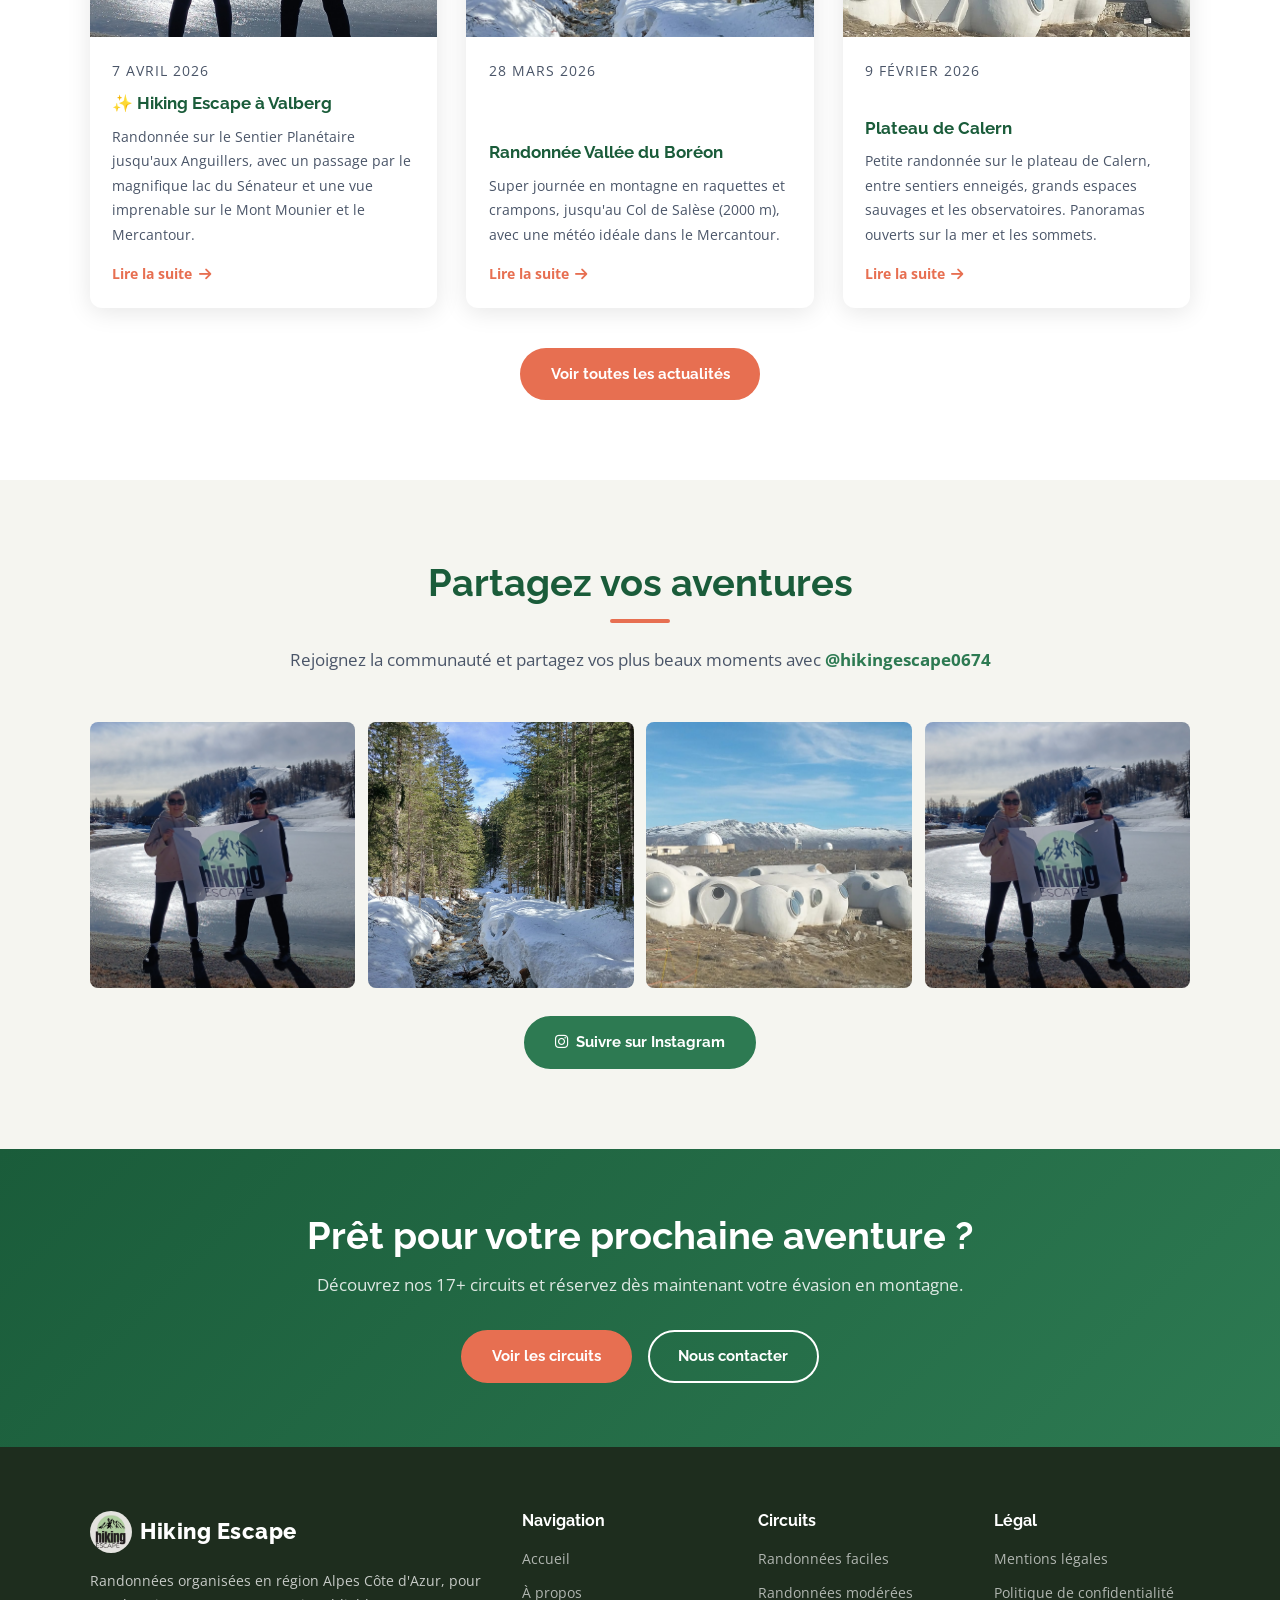
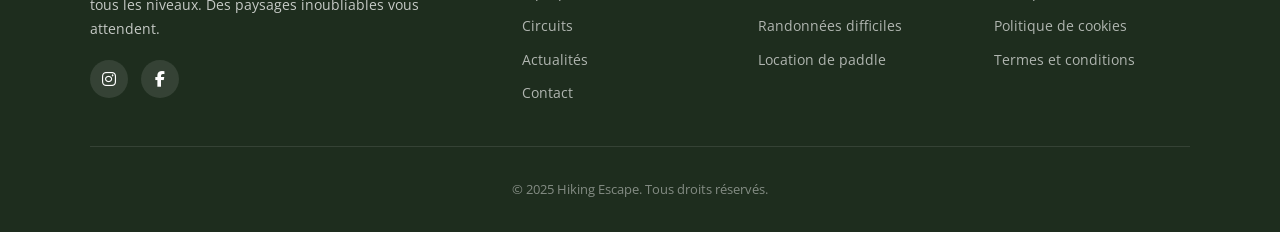
==== commit 49817f3b: "img" ====
--- a/index.html
+++ b/index.html
@@ -42,7 +42,7 @@
   </div>
 
   <!-- ===================== HERO ===================== -->
-  <section class="hero" style="background-image:url('https://static.wixstatic.com/media/495101_8d3f61cd86a04f29be95e4344a2143c3~mv2.jpeg/v1/fill/w_1920,h_1080,fp_0.50_0.50,q_85,enc_avif,quality_auto/495101_8d3f61cd86a04f29be95e4344a2143c3~mv2.jpeg');">
+  <section class="hero" style="background-image:url('images/495101_8d3f61cd86a04f29be95e4344a2143c3~mv2.jpeg');">
     <div class="hero-overlay"></div>
     <div class="hero-content">
       <p class="hero-eyebrow">Alpes Côte d'Azur</p>
@@ -98,7 +98,7 @@
       <div class="circuits-grid">
 
         <div class="circuit-card">
-          <img class="circuit-card-img" src="https://static.wixstatic.com/media/495101_8d3f61cd86a04f29be95e4344a2143c3~mv2.jpeg/v1/fill/w_600,h_400,fp_0.50_0.50,q_85,enc_avif,quality_auto/495101_8d3f61cd86a04f29be95e4344a2143c3~mv2.jpeg" alt="Lac Nègre" loading="lazy" />
+          <img class="circuit-card-img" src="images/495101_8d3f61cd86a04f29be95e4344a2143c3~mv2.jpeg" alt="Lac Nègre" loading="lazy" />
           <div class="circuit-body">
             <span class="circuit-badge badge-medium">Modéré</span>
             <h3>Lac Nègre & Lac des Graveirettes</h3>
@@ -112,7 +112,7 @@
         </div>
 
         <div class="circuit-card">
-          <img class="circuit-card-img" src="https://static.wixstatic.com/media/495101_030021464d9749cb96fd32b245657bca~mv2.jpeg/v1/fill/w_600,h_400,fp_0.50_0.50,q_85,enc_avif,quality_auto/495101_030021464d9749cb96fd32b245657bca~mv2.jpeg" alt="Plateau de Caussol" loading="lazy" />
+          <img class="circuit-card-img" src="images/495101_030021464d9749cb96fd32b245657bca~mv2.jpeg" alt="Plateau de Caussol" loading="lazy" />
           <div class="circuit-body">
             <span class="circuit-badge badge-easy">Facile</span>
             <h3>Plateau de Caussol</h3>
@@ -126,7 +126,7 @@
         </div>
 
         <div class="circuit-card">
-          <img class="circuit-card-img" src="https://static.wixstatic.com/media/495101_748d737d24454e569f3c154f74122f5d~mv2.jpeg/v1/fill/w_600,h_400,fp_0.50_0.50,q_85,enc_avif,quality_auto/495101_748d737d24454e569f3c154f74122f5d~mv2.jpeg" alt="Lac des terres rouges" loading="lazy" />
+          <img class="circuit-card-img" src="images/495101_748d737d24454e569f3c154f74122f5d~mv2.jpeg" alt="Lac des terres rouges" loading="lazy" />
           <div class="circuit-body">
             <span class="circuit-badge badge-hard">Difficile</span>
             <h3>Lac des terres rouges – Baisse de Druos</h3>
@@ -206,7 +206,7 @@
       <div class="news-grid">
 
         <div class="news-card">
-          <img src="https://static.wixstatic.com/media/495101_748d737d24454e569f3c154f74122f5d~mv2.jpeg/v1/fill/w_600,h_400,fp_0.50_0.50,q_85,enc_avif,quality_auto/495101_748d737d24454e569f3c154f74122f5d~mv2.jpeg" alt="Hiking Escape à Valberg" loading="lazy" />
+          <img src="images/495101_748d737d24454e569f3c154f74122f5d~mv2.jpeg" alt="Hiking Escape à Valberg" loading="lazy" />
           <div class="news-body">
             <p class="news-date">7 Avril 2026</p>
             <h3>✨ Hiking Escape à Valberg</h3>
@@ -216,7 +216,7 @@
         </div>
 
         <div class="news-card">
-          <img src="https://static.wixstatic.com/media/495101_8d3f61cd86a04f29be95e4344a2143c3~mv2.jpeg/v1/fill/w_600,h_400,fp_0.50_0.50,q_85,enc_avif,quality_auto/495101_8d3f61cd86a04f29be95e4344a2143c3~mv2.jpeg" alt="Randonnée Vallée du Boréon" loading="lazy" />
+          <img src="images/495101_8d3f61cd86a04f29be95e4344a2143c3~mv2.jpeg" alt="Randonnée Vallée du Boréon" loading="lazy" />
           <div class="news-body">
             <p class="news-date">28 Mars 2026</p>
             <h3>Randonnée Vallée du Boréon</h3>
@@ -226,7 +226,7 @@
         </div>
 
         <div class="news-card">
-          <img src="https://static.wixstatic.com/media/495101_030021464d9749cb96fd32b245657bca~mv2.jpeg/v1/fill/w_600,h_400,fp_0.50_0.50,q_85,enc_avif,quality_auto/495101_030021464d9749cb96fd32b245657bca~mv2.jpeg" alt="Plateau de Calern" loading="lazy" />
+          <img src="images/495101_030021464d9749cb96fd32b245657bca~mv2.jpeg" alt="Plateau de Calern" loading="lazy" />
           <div class="news-body">
             <p class="news-date">9 Février 2026</p>
             <h3>Plateau de Calern</h3>
@@ -252,16 +252,16 @@
       </div>
       <div class="instagram-grid">
         <a href="https://www.instagram.com/hikingescape0674" target="_blank" rel="noopener" class="insta-item">
-          <img src="https://static.wixstatic.com/media/495101_748d737d24454e569f3c154f74122f5d~mv2.jpeg/v1/fill/w_400,h_400,fp_0.50_0.50,q_80,enc_avif,quality_auto/495101_748d737d24454e569f3c154f74122f5d~mv2.jpeg" alt="Instagram" loading="lazy" />
+          <img src="images/495101_748d737d24454e569f3c154f74122f5d~mv2.jpeg" alt="Instagram" loading="lazy" />
         </a>
         <a href="https://www.instagram.com/hikingescape0674" target="_blank" rel="noopener" class="insta-item">
-          <img src="https://static.wixstatic.com/media/495101_8d3f61cd86a04f29be95e4344a2143c3~mv2.jpeg/v1/fill/w_400,h_400,fp_0.50_0.50,q_80,enc_avif,quality_auto/495101_8d3f61cd86a04f29be95e4344a2143c3~mv2.jpeg" alt="Instagram" loading="lazy" />
+          <img src="images/495101_8d3f61cd86a04f29be95e4344a2143c3~mv2.jpeg" alt="Instagram" loading="lazy" />
         </a>
         <a href="https://www.instagram.com/hikingescape0674" target="_blank" rel="noopener" class="insta-item">
-          <img src="https://static.wixstatic.com/media/495101_030021464d9749cb96fd32b245657bca~mv2.jpeg/v1/fill/w_400,h_400,fp_0.50_0.50,q_80,enc_avif,quality_auto/495101_030021464d9749cb96fd32b245657bca~mv2.jpeg" alt="Instagram" loading="lazy" />
+          <img src="images/495101_030021464d9749cb96fd32b245657bca~mv2.jpeg" alt="Instagram" loading="lazy" />
         </a>
         <a href="https://www.instagram.com/hikingescape0674" target="_blank" rel="noopener" class="insta-item">
-          <img src="https://static.wixstatic.com/media/495101_748d737d24454e569f3c154f74122f5d~mv2.jpeg/v1/fill/w_400,h_400,fp_0.50_0.50,q_80,enc_avif,quality_auto/495101_748d737d24454e569f3c154f74122f5d~mv2.jpeg" alt="Instagram" loading="lazy" />
+          <img src="images/495101_748d737d24454e569f3c154f74122f5d~mv2.jpeg" alt="Instagram" loading="lazy" />
         </a>
       </div>
       <div style="text-align:center;margin-top:1.8rem;">
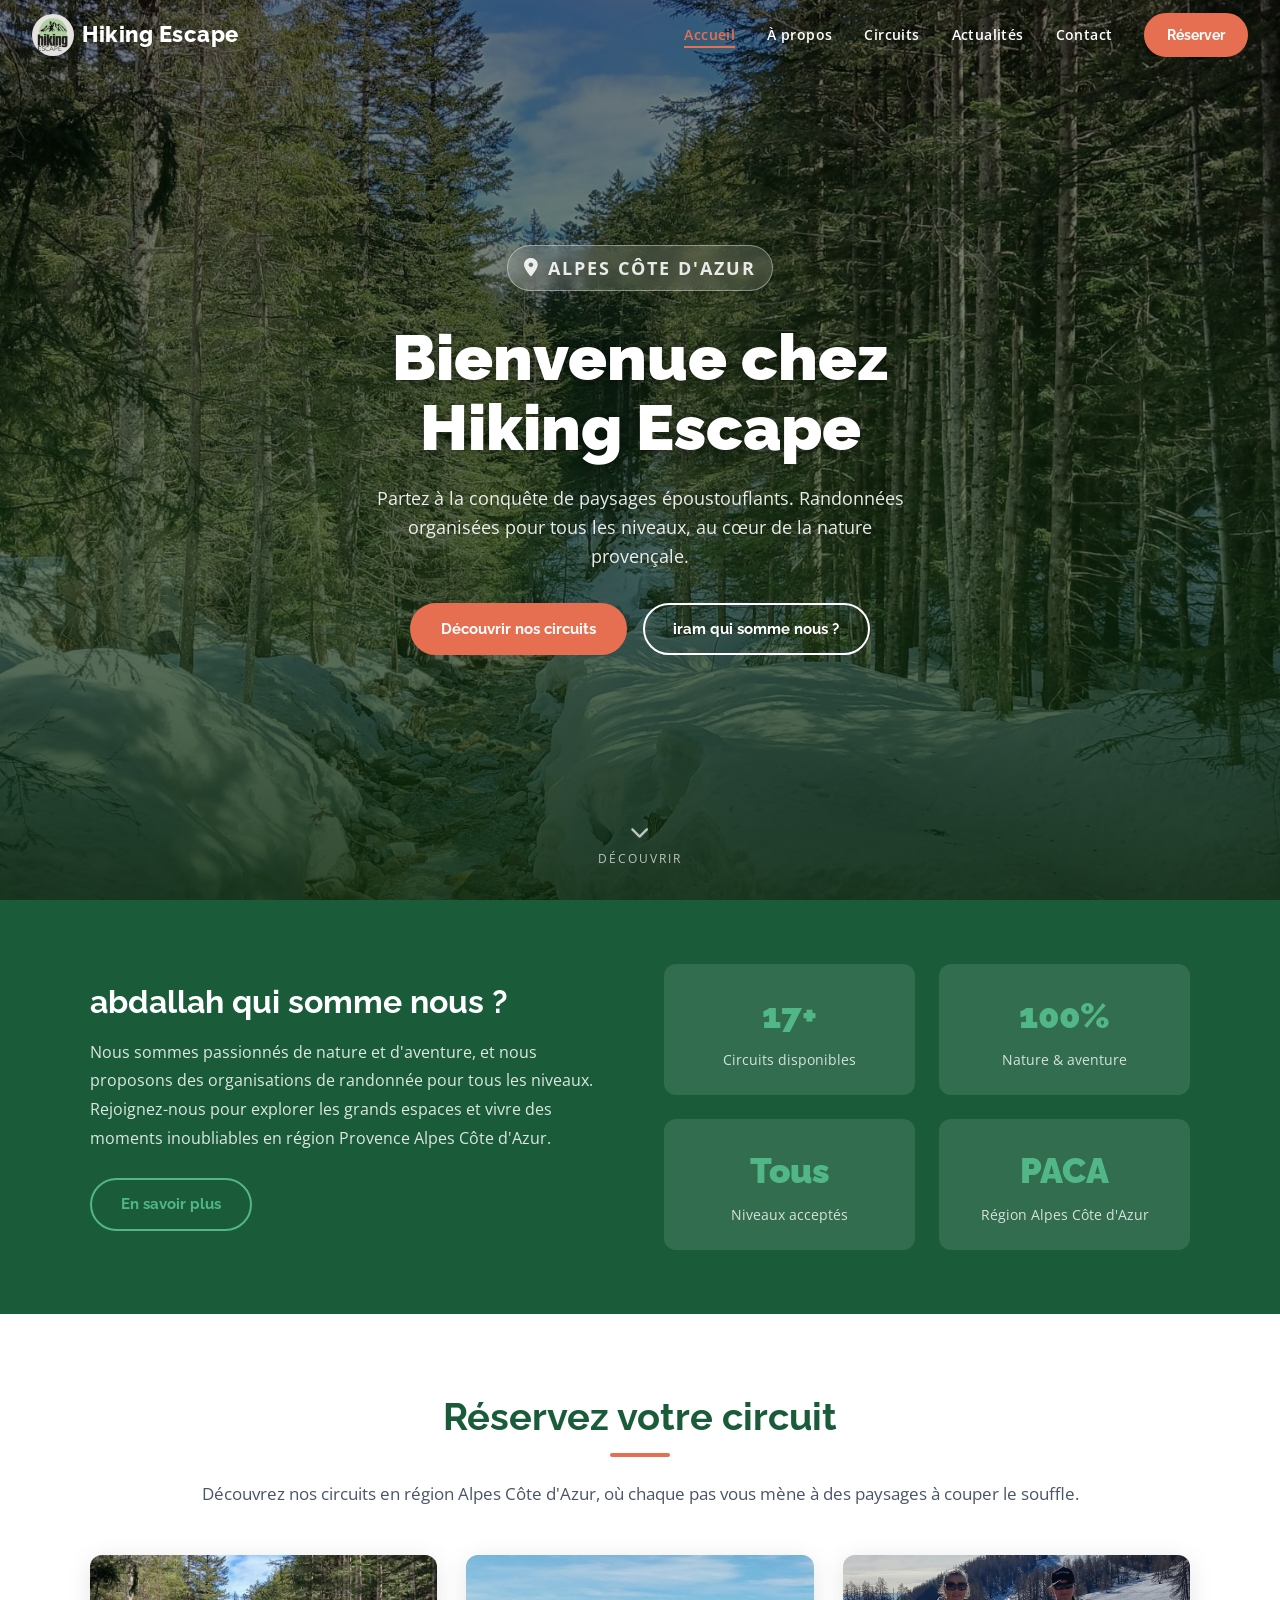
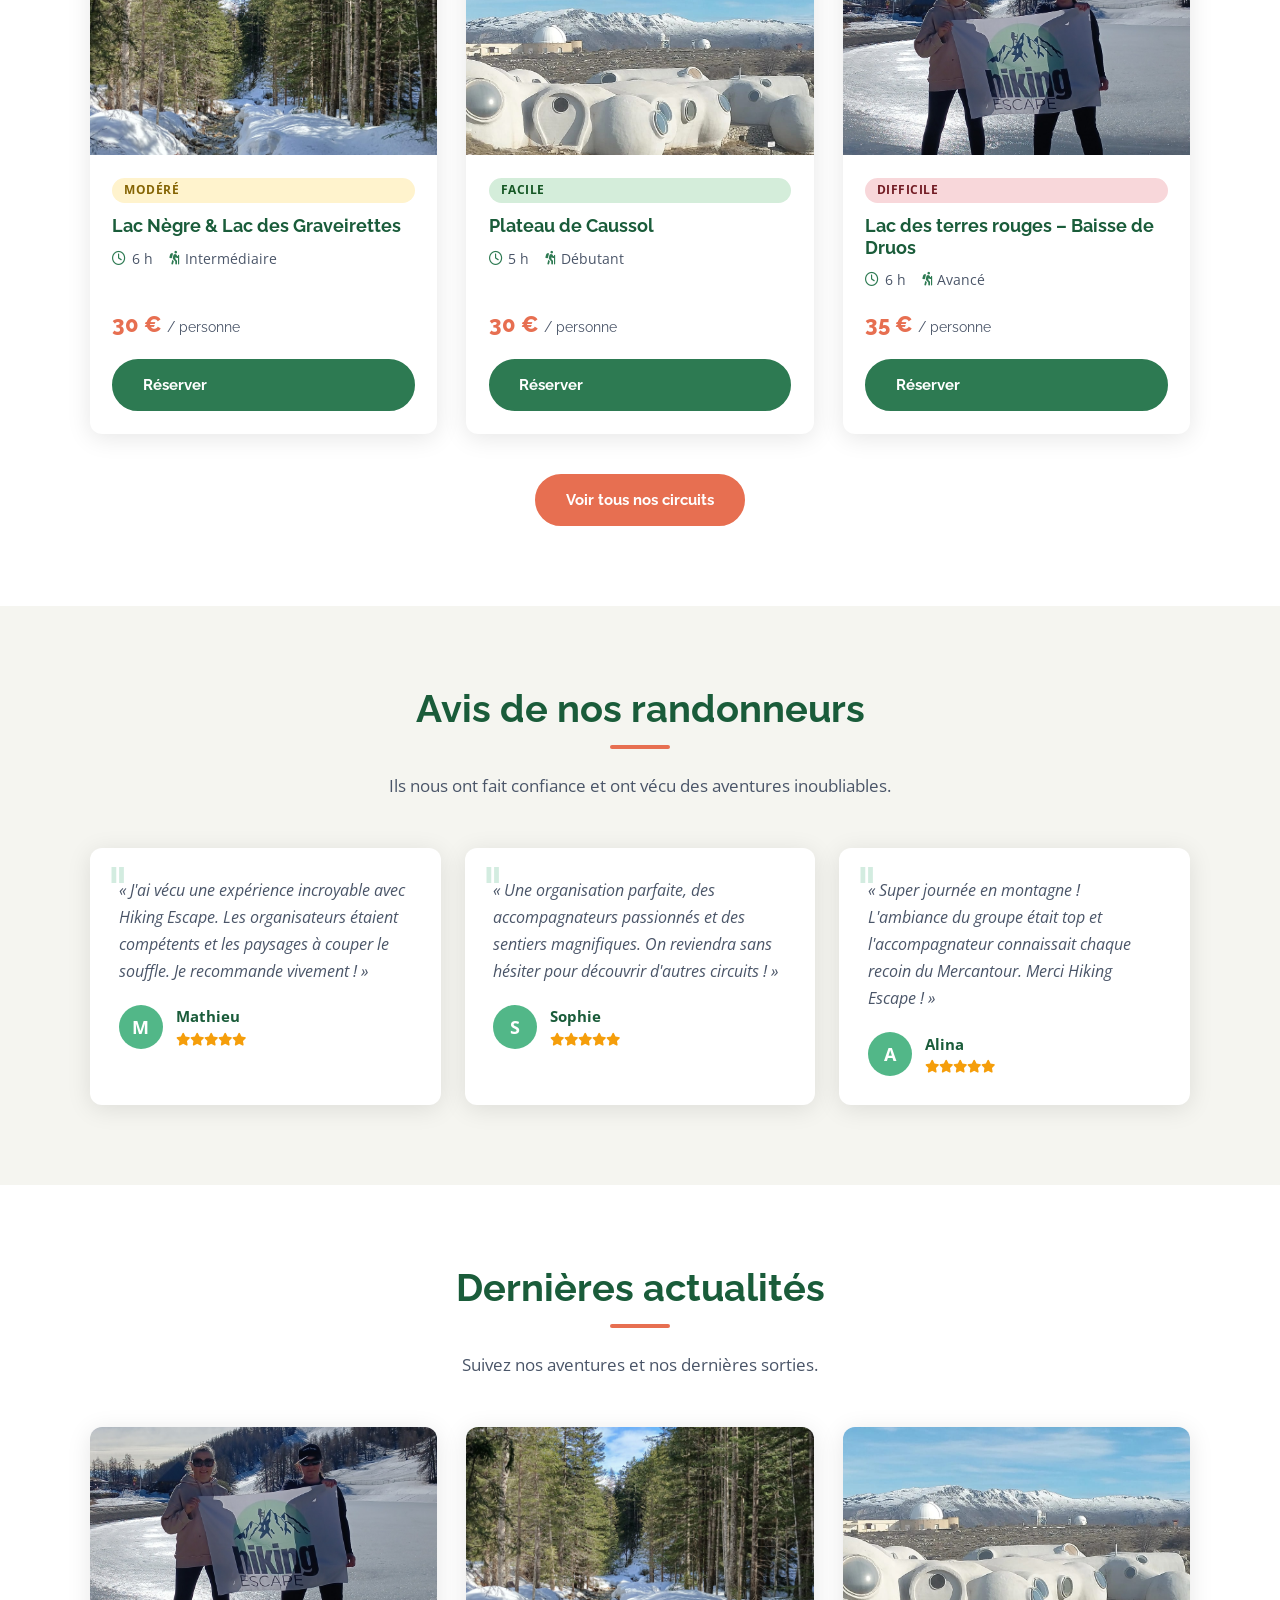
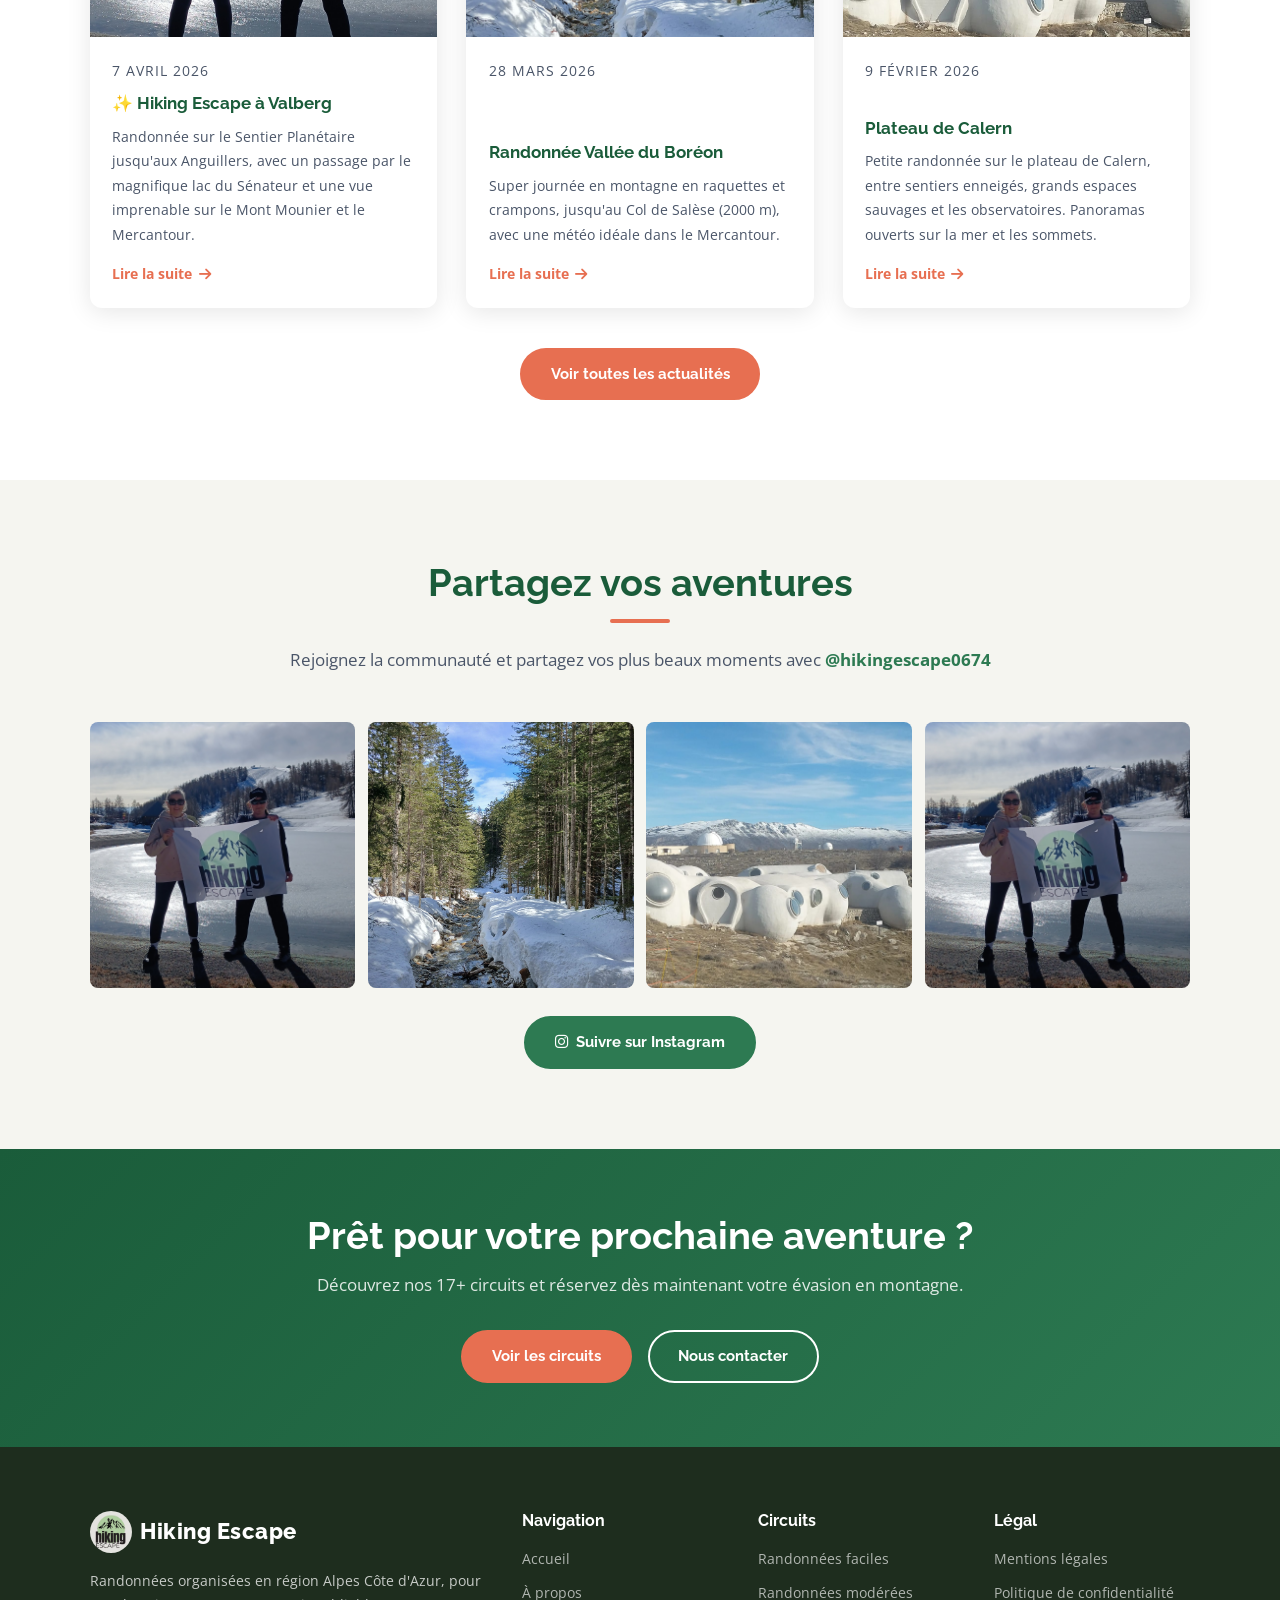
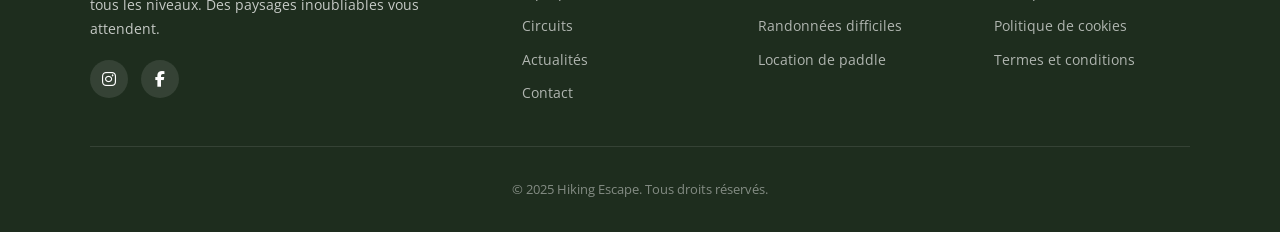
==== commit 14198f11: "style" ====
--- a/index.html
+++ b/index.html
@@ -45,7 +45,7 @@
   <section class="hero" style="background-image:url('images/495101_8d3f61cd86a04f29be95e4344a2143c3~mv2.jpeg');">
     <div class="hero-overlay"></div>
     <div class="hero-content">
-      <p class="hero-eyebrow">Alpes Côte d'Azur</p>
+      <p class="hero-eyebrow"><i class="fa-solid fa-location-dot"></i> Alpes Côte d'Azur</p>
       <h1>Bienvenue chez<br>Hiking Escape</h1>
       <p>Partez à la conquête de paysages époustouflants. Randonnées organisées pour tous les niveaux, au cœur de la nature provençale.</p>
       <div class="hero-buttons">
--- a/css/style.css
+++ b/css/style.css
@@ -245,12 +245,23 @@
   max-width: 800px;
 }
 .hero-eyebrow {
-  font-size: .85rem;
-  letter-spacing: 3px;
+  display: inline-flex;
+  align-items: center;
+  gap: .5rem;
+  font-size: .8rem;
+  letter-spacing: 2px;
   text-transform: uppercase;
-  color: var(--green-light);
+  color: #fff;
   font-weight: 700;
-  margin-bottom: 1rem;
+  margin-bottom: 1.4rem;
+  background: rgba(255,255,255,.15);
+  border: 1.5px solid rgba(255,255,255,.45);
+  backdrop-filter: blur(6px);
+  -webkit-backdrop-filter: blur(6px);
+  padding: .45rem 1rem;
+  border-radius: 50px;
+  text-shadow: none;
+  box-shadow: 0 2px 12px rgba(0,0,0,.18);
 }
 .hero-content h1 {
   font-size: clamp(2.2rem, 5vw, 4rem);
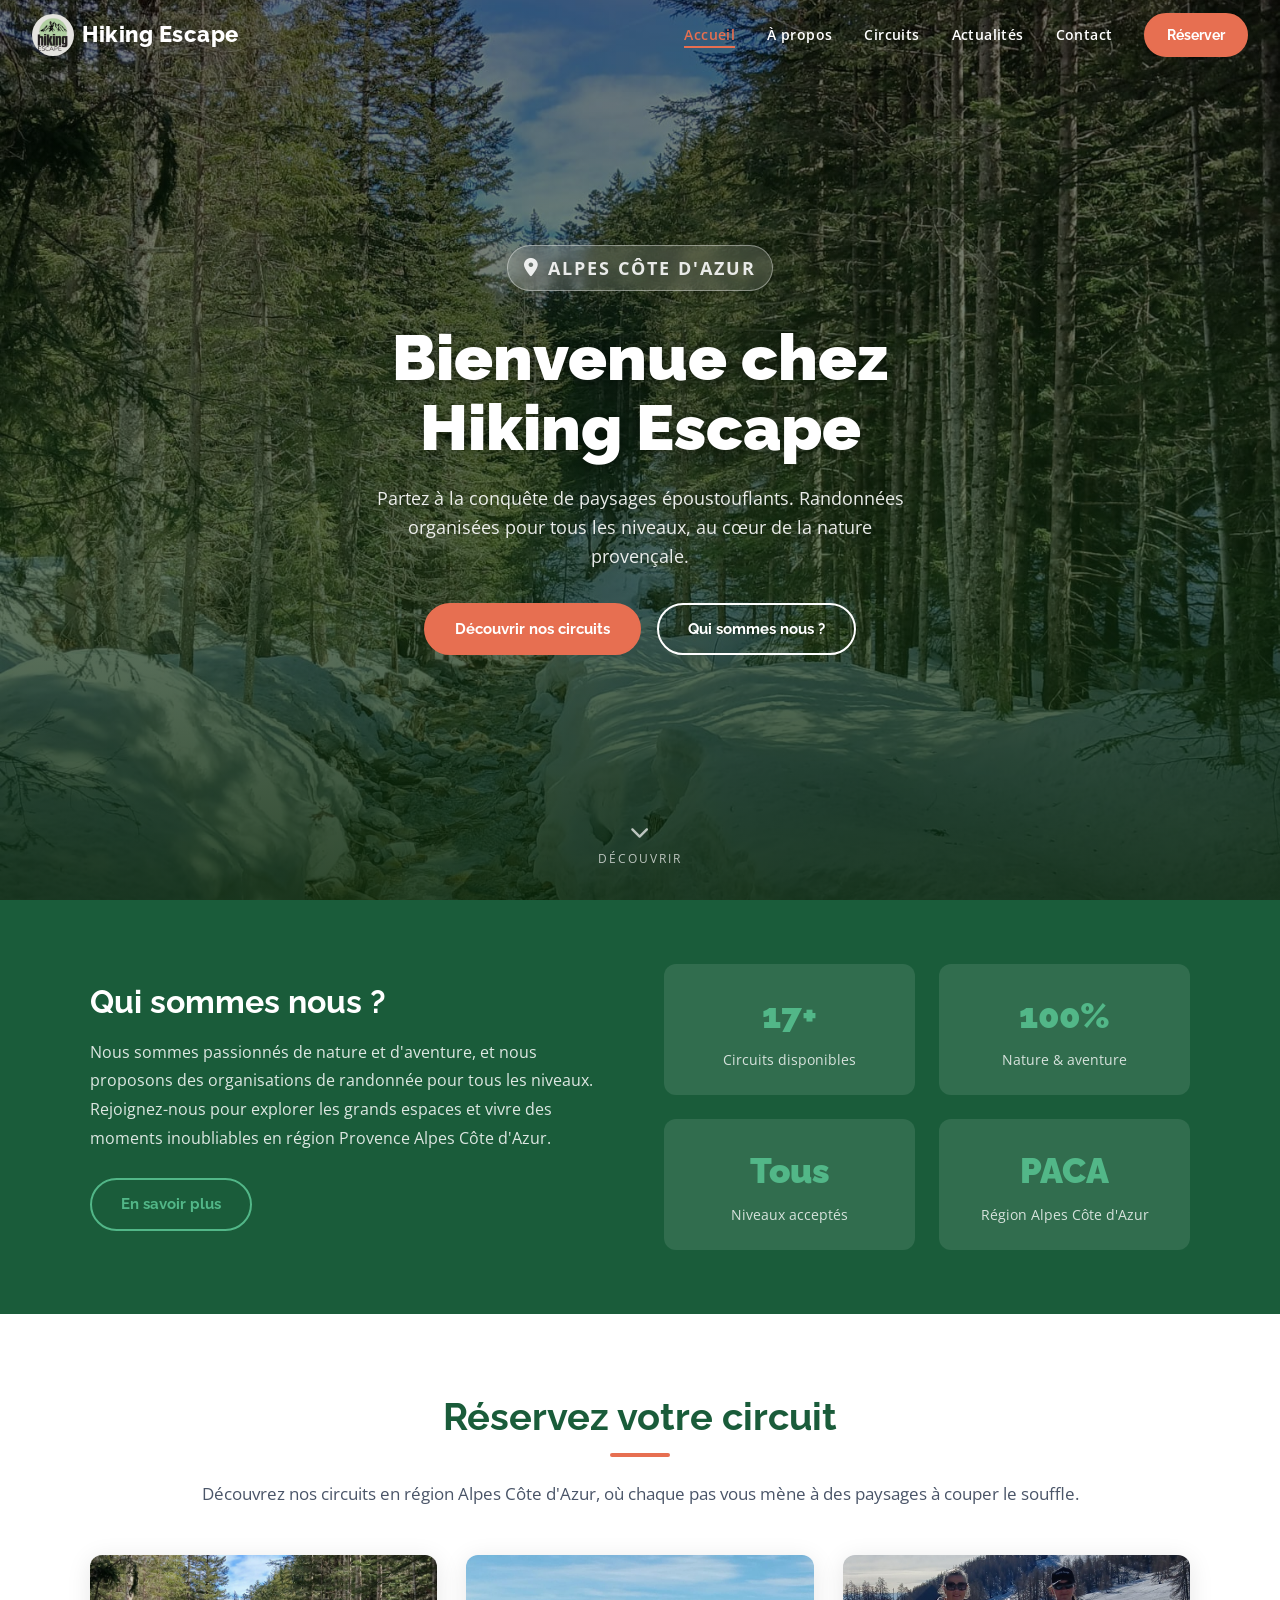
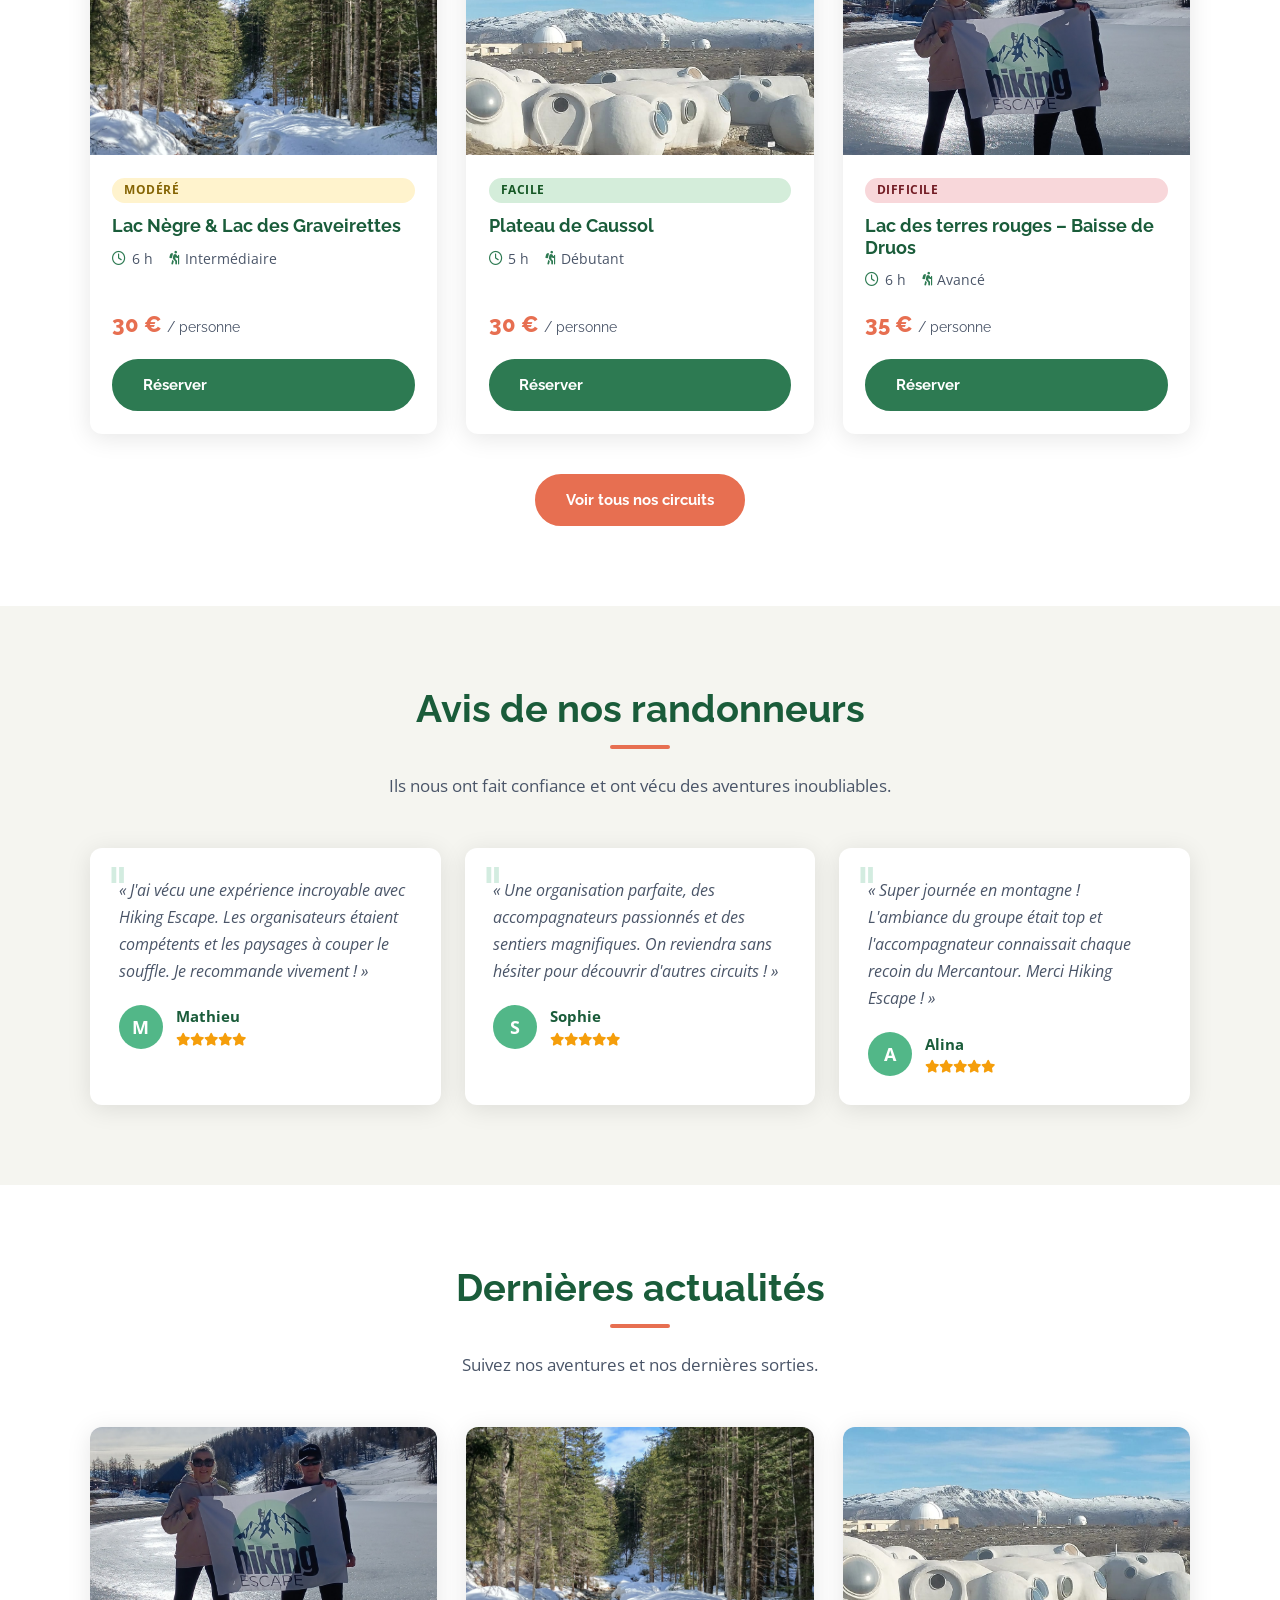
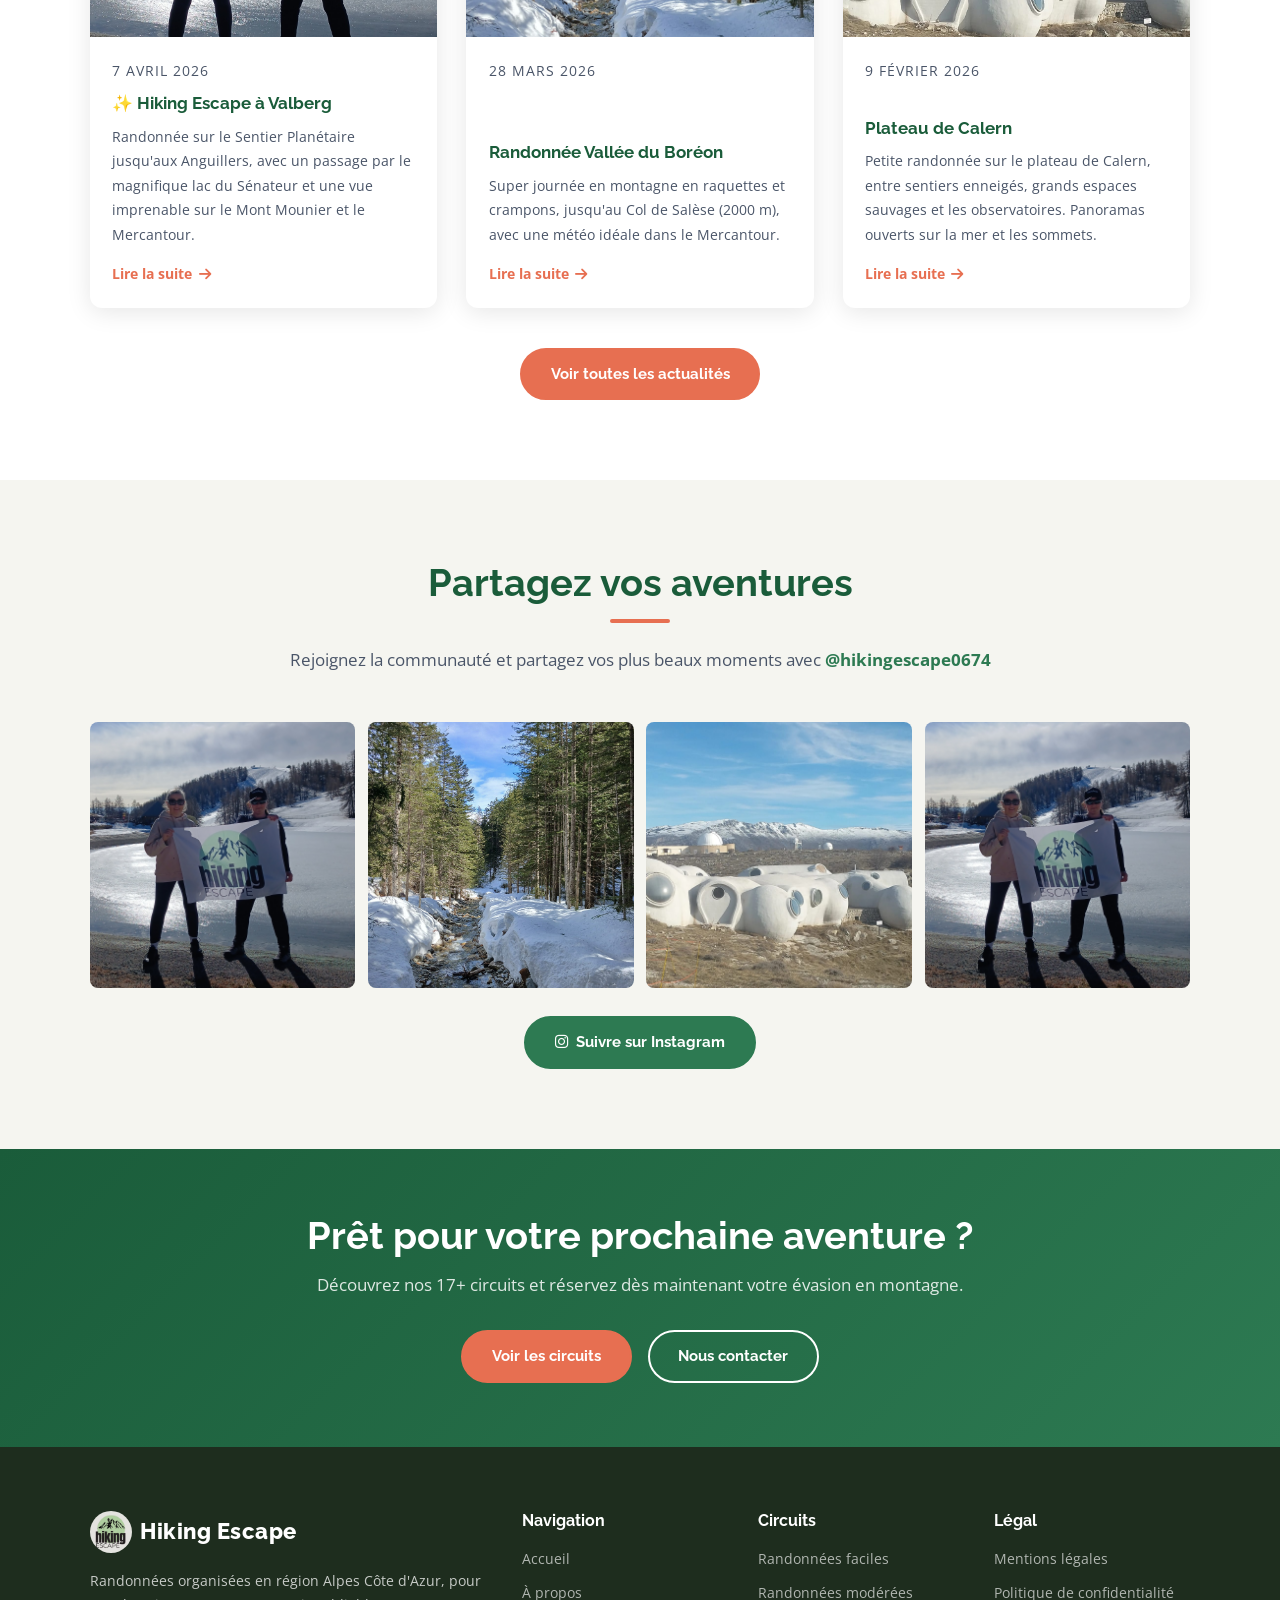
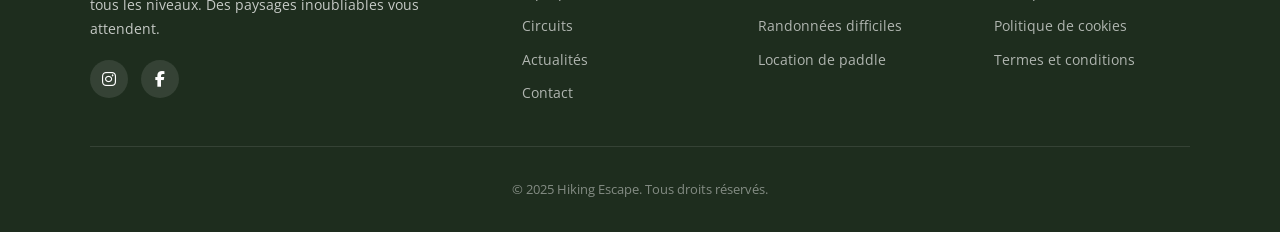
==== commit 9896d1b9: "update" ====
--- a/index.html
+++ b/index.html
@@ -50,7 +50,7 @@
       <p>Partez à la conquête de paysages époustouflants. Randonnées organisées pour tous les niveaux, au cœur de la nature provençale.</p>
       <div class="hero-buttons">
         <a href="circuits.html" class="btn btn-primary">Découvrir nos circuits</a>
-        <a href="a-propos.html" class="btn btn-outline">iram qui somme nous  ?</a>
+        <a href="a-propos.html" class="btn btn-outline">Qui sommes nous  ?</a>
       </div>
     </div>
     <div class="hero-scroll">
@@ -63,7 +63,7 @@
   <div class="about-strip">
     <div class="about-strip-inner">
       <div>
-        <h2>abdallah qui somme nous ?</h2>
+        <h2>Qui sommes nous ?</h2>
         <p>Nous sommes passionnés de nature et d'aventure, et nous proposons des organisations de randonnée pour tous les niveaux. Rejoignez-nous pour explorer les grands espaces et vivre des moments inoubliables en région Provence Alpes Côte d'Azur.</p>
         <br/>
         <a href="a-propos.html" class="btn btn-outline" style="border-color:var(--green-light);color:var(--green-light);">En savoir plus</a>
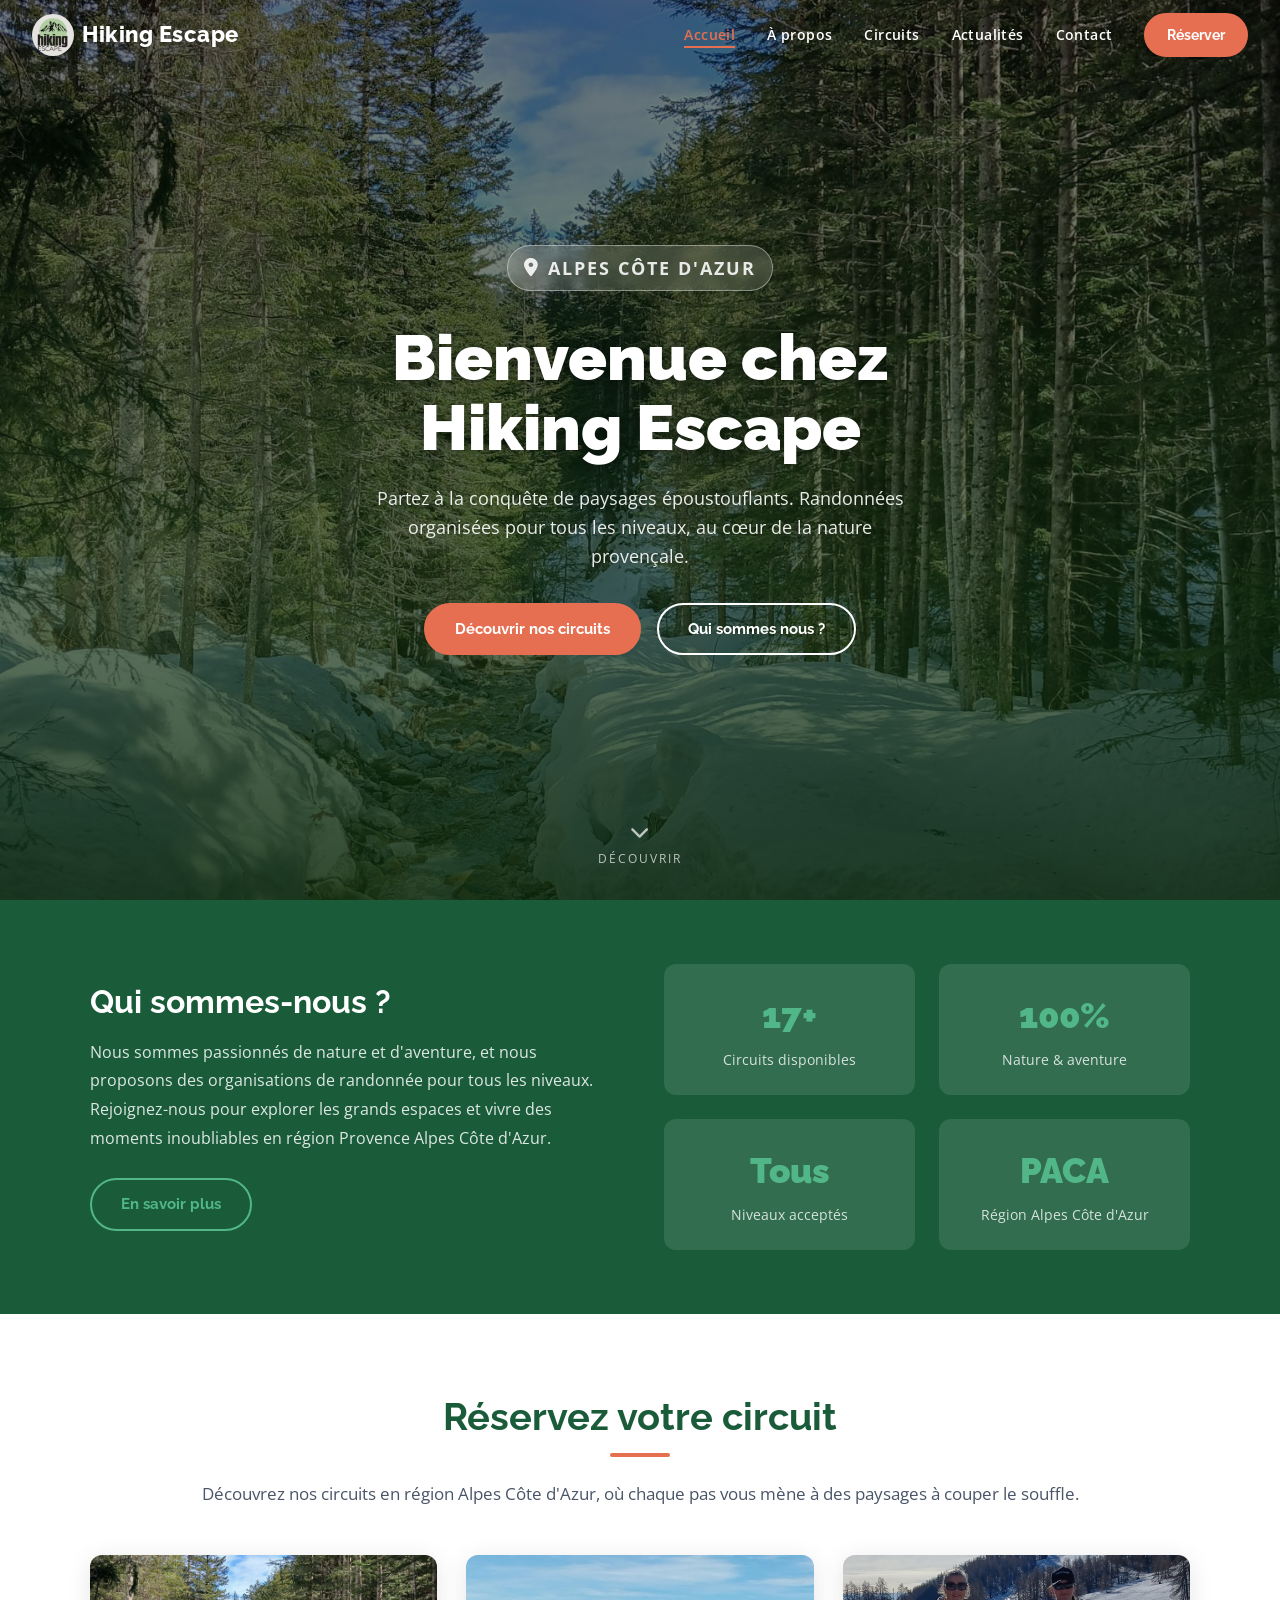
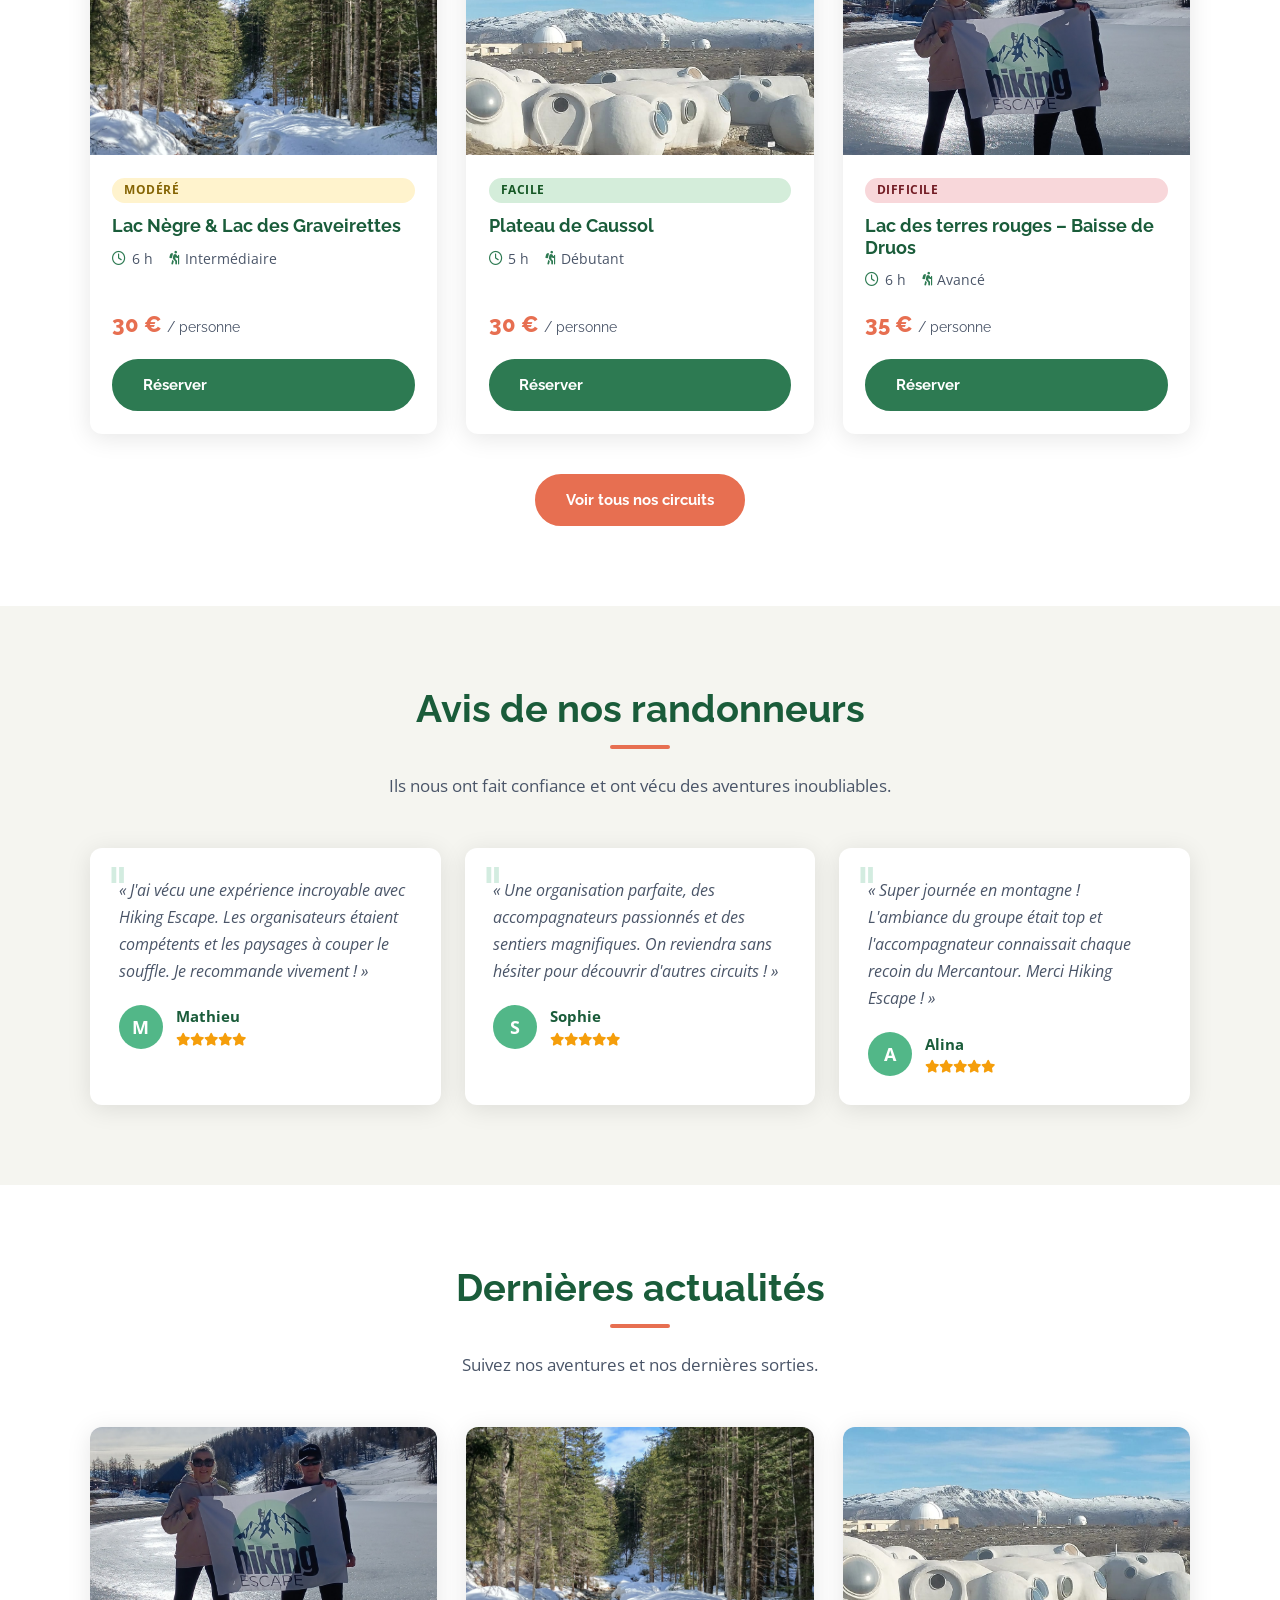
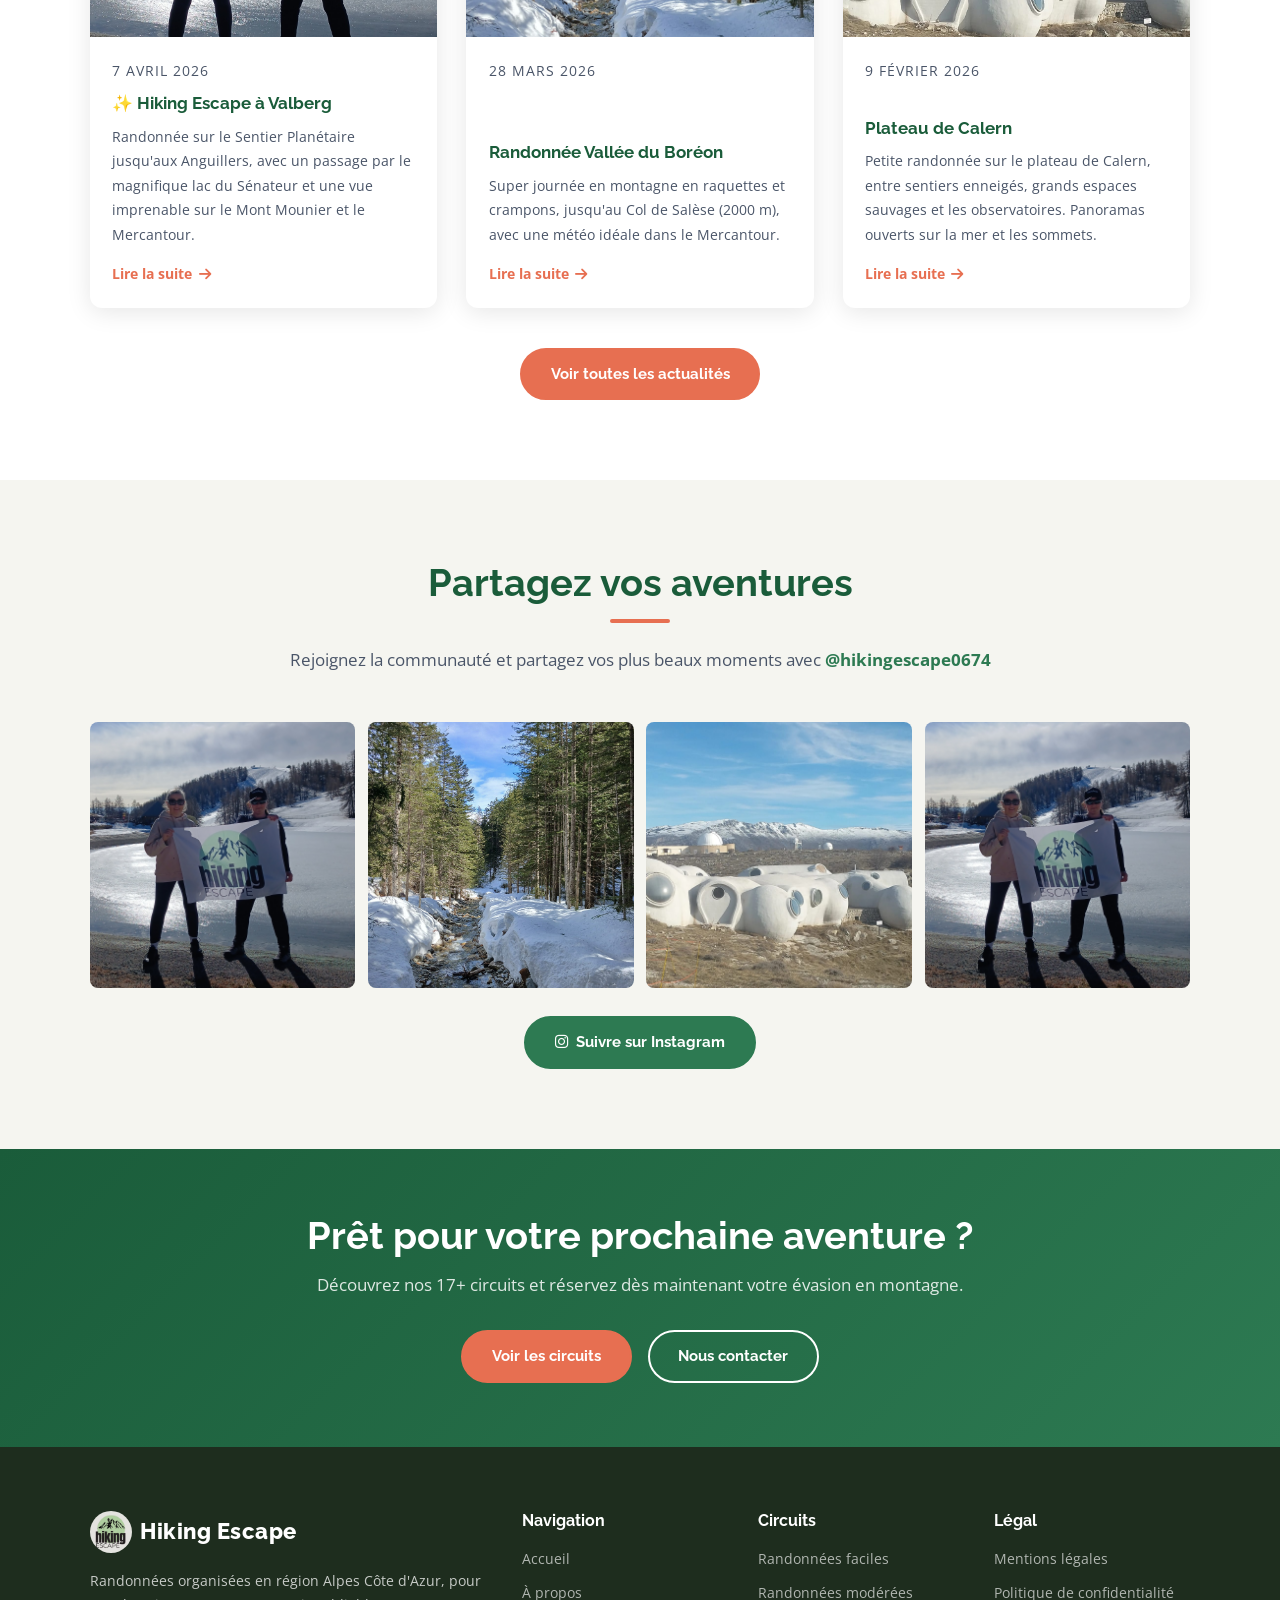
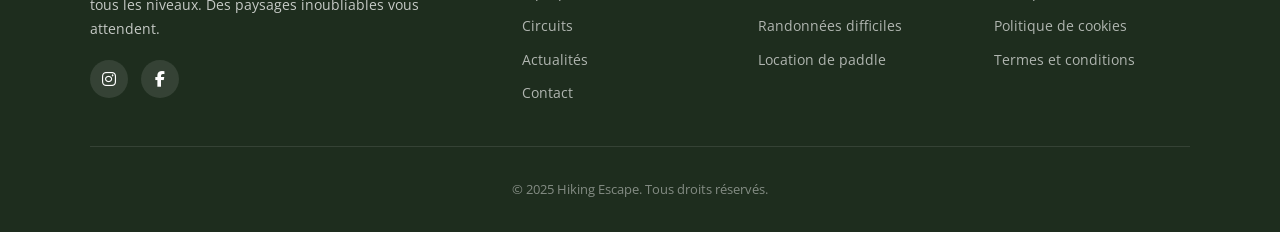
==== commit 43965bab: "favi" ====
--- a/index.html
+++ b/index.html
@@ -9,6 +9,7 @@
   <link rel="preconnect" href="https://fonts.gstatic.com" crossorigin />
   <link href="https://fonts.googleapis.com/css2?family=Raleway:wght@400;600;700;800;900&family=Open+Sans:wght@400;500;600&display=swap" rel="stylesheet" />
   <link rel="stylesheet" href="https://cdnjs.cloudflare.com/ajax/libs/font-awesome/6.5.0/css/all.min.css" />
+  <link rel="icon" href="favicon.svg" type="image/svg+xml" />
   <link rel="stylesheet" href="css/style.css" />
 </head>
 <body>
@@ -63,7 +64,7 @@
   <div class="about-strip">
     <div class="about-strip-inner">
       <div>
-        <h2>Qui sommes nous ?</h2>
+        <h2>Qui sommes-nous ?</h2>
         <p>Nous sommes passionnés de nature et d'aventure, et nous proposons des organisations de randonnée pour tous les niveaux. Rejoignez-nous pour explorer les grands espaces et vivre des moments inoubliables en région Provence Alpes Côte d'Azur.</p>
         <br/>
         <a href="a-propos.html" class="btn btn-outline" style="border-color:var(--green-light);color:var(--green-light);">En savoir plus</a>
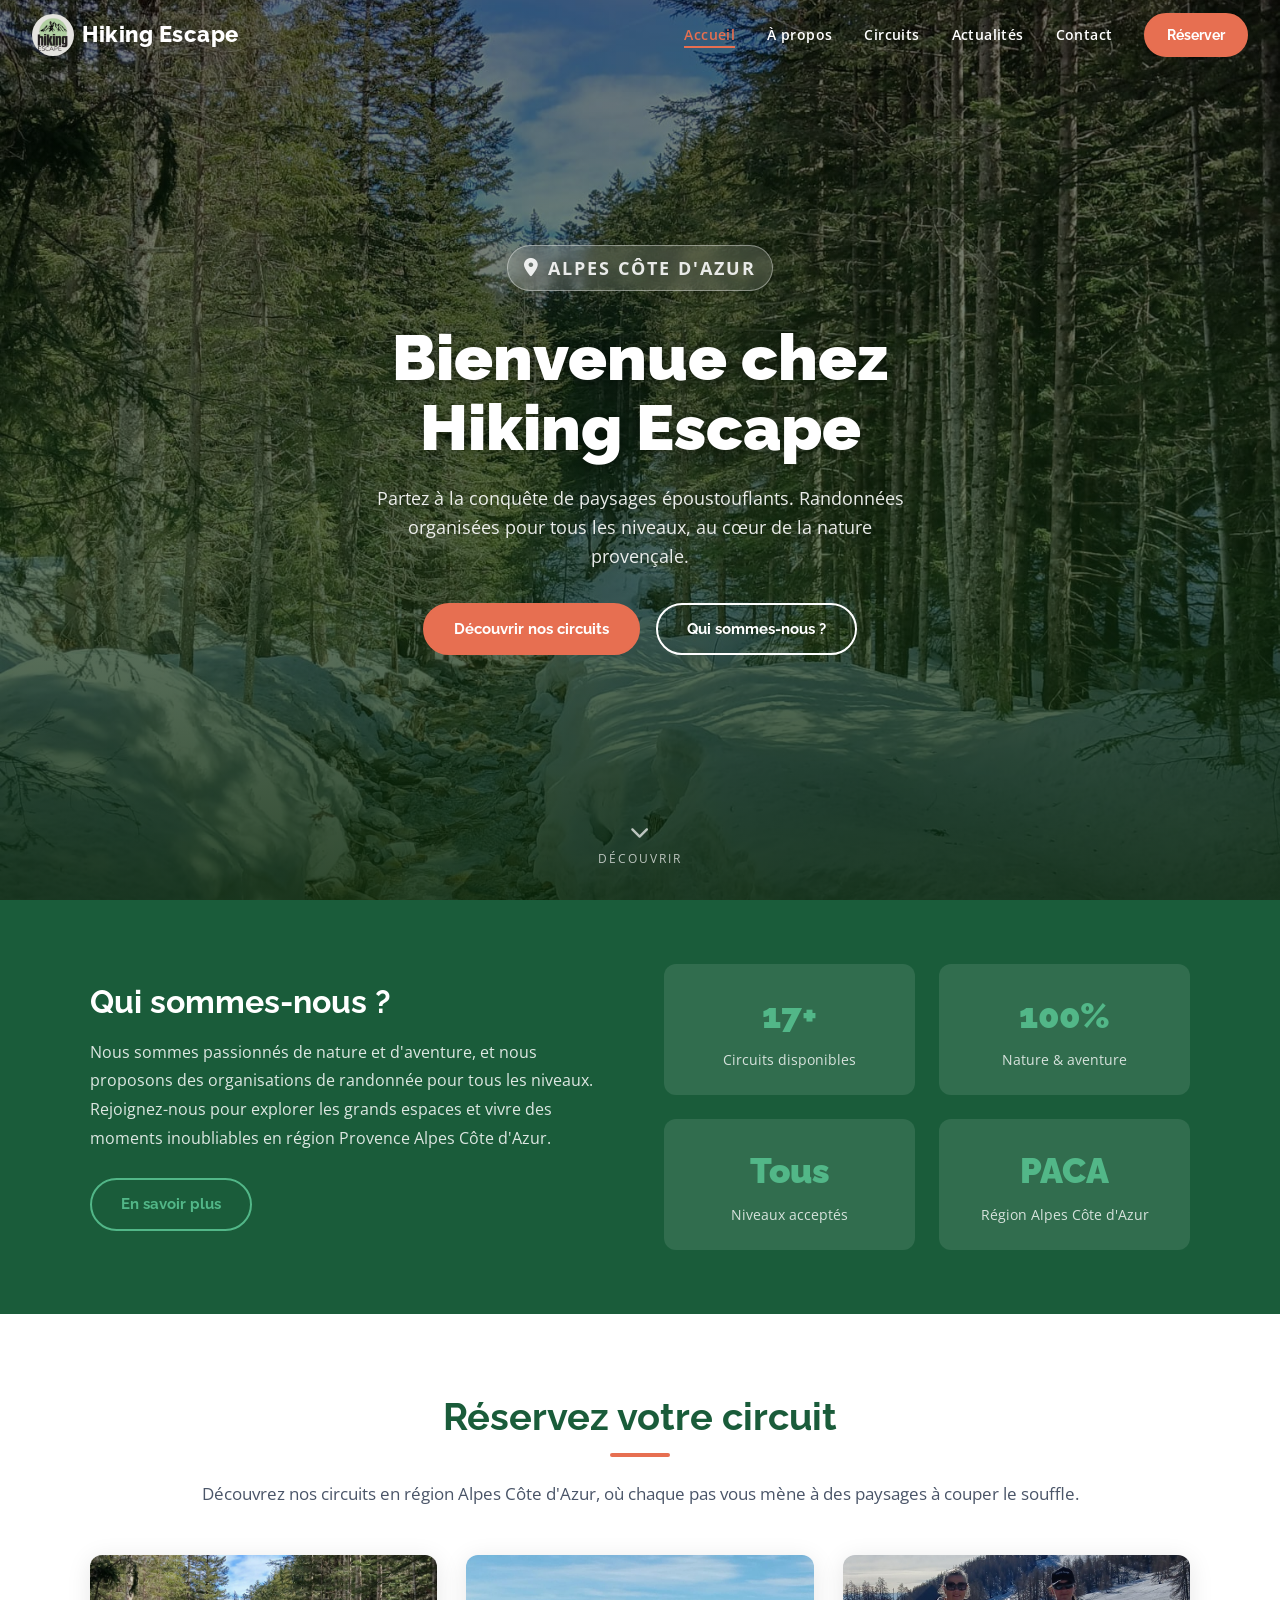
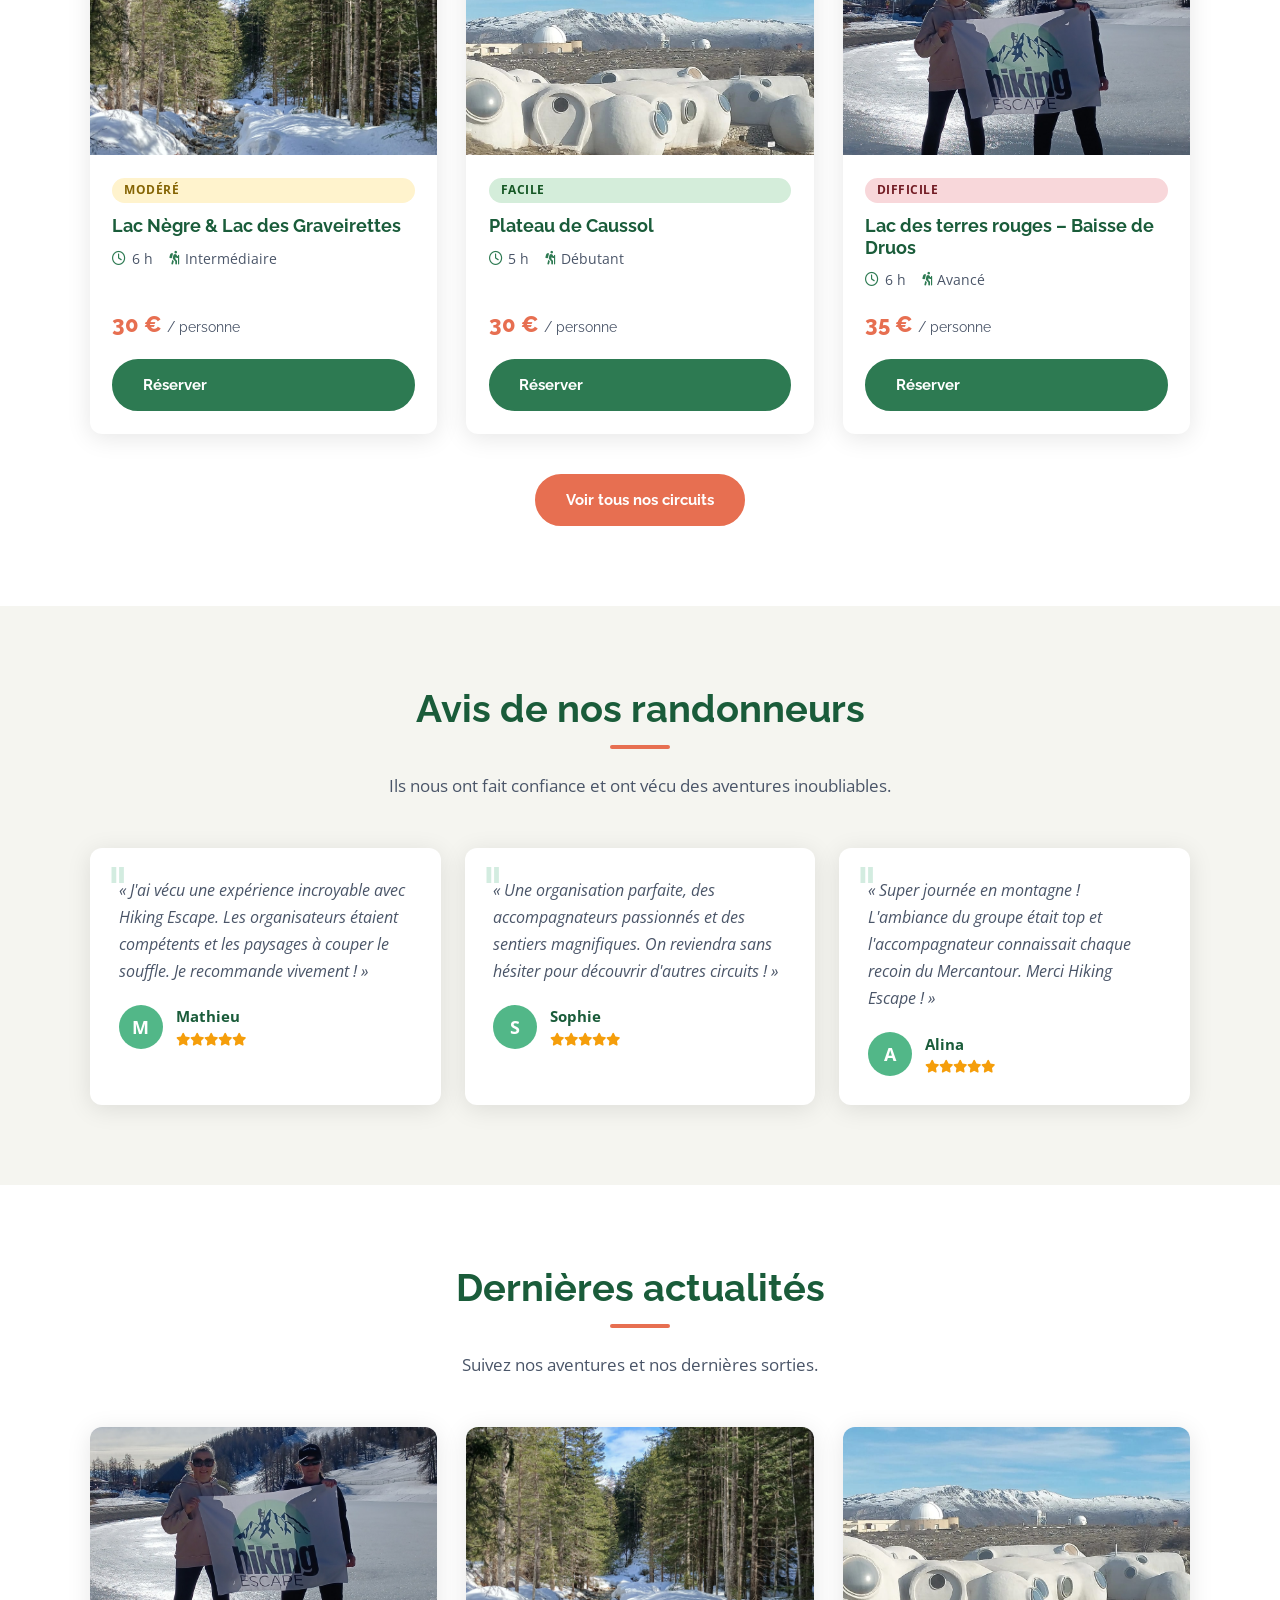
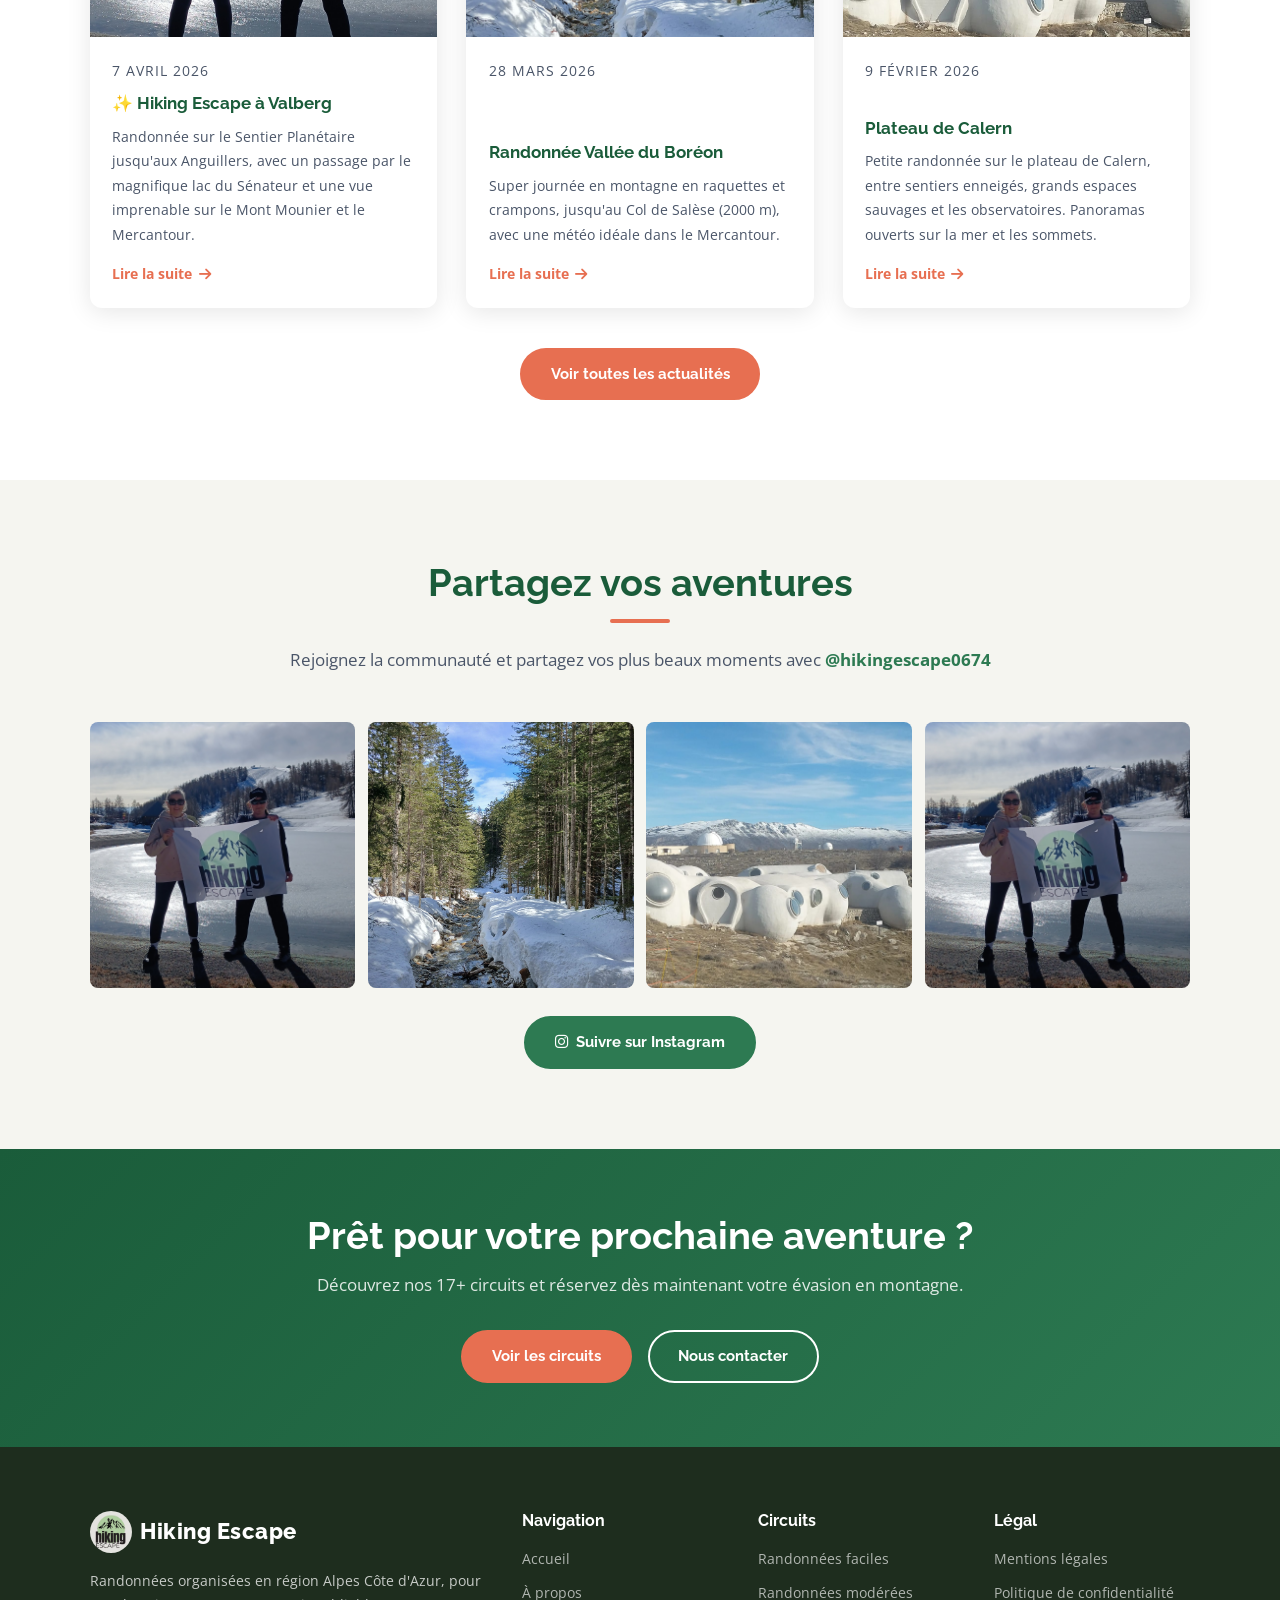
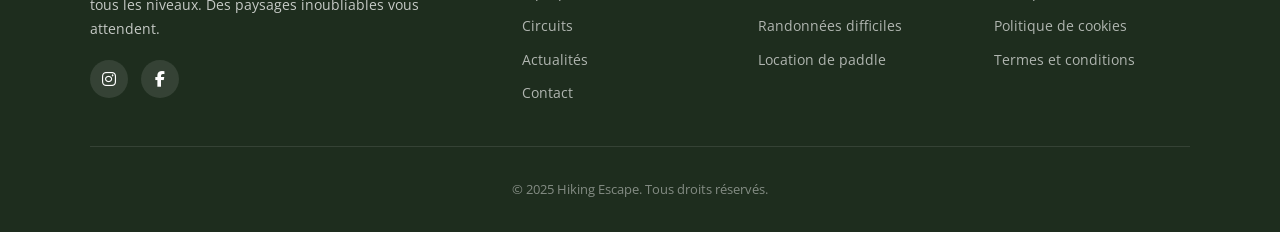
==== commit 53177d59: "up" ====
--- a/index.html
+++ b/index.html
@@ -51,7 +51,7 @@
       <p>Partez à la conquête de paysages époustouflants. Randonnées organisées pour tous les niveaux, au cœur de la nature provençale.</p>
       <div class="hero-buttons">
         <a href="circuits.html" class="btn btn-primary">Découvrir nos circuits</a>
-        <a href="a-propos.html" class="btn btn-outline">Qui sommes nous  ?</a>
+        <a href="a-propos.html" class="btn btn-outline">Qui sommes-nous  ?</a>
       </div>
     </div>
     <div class="hero-scroll">
